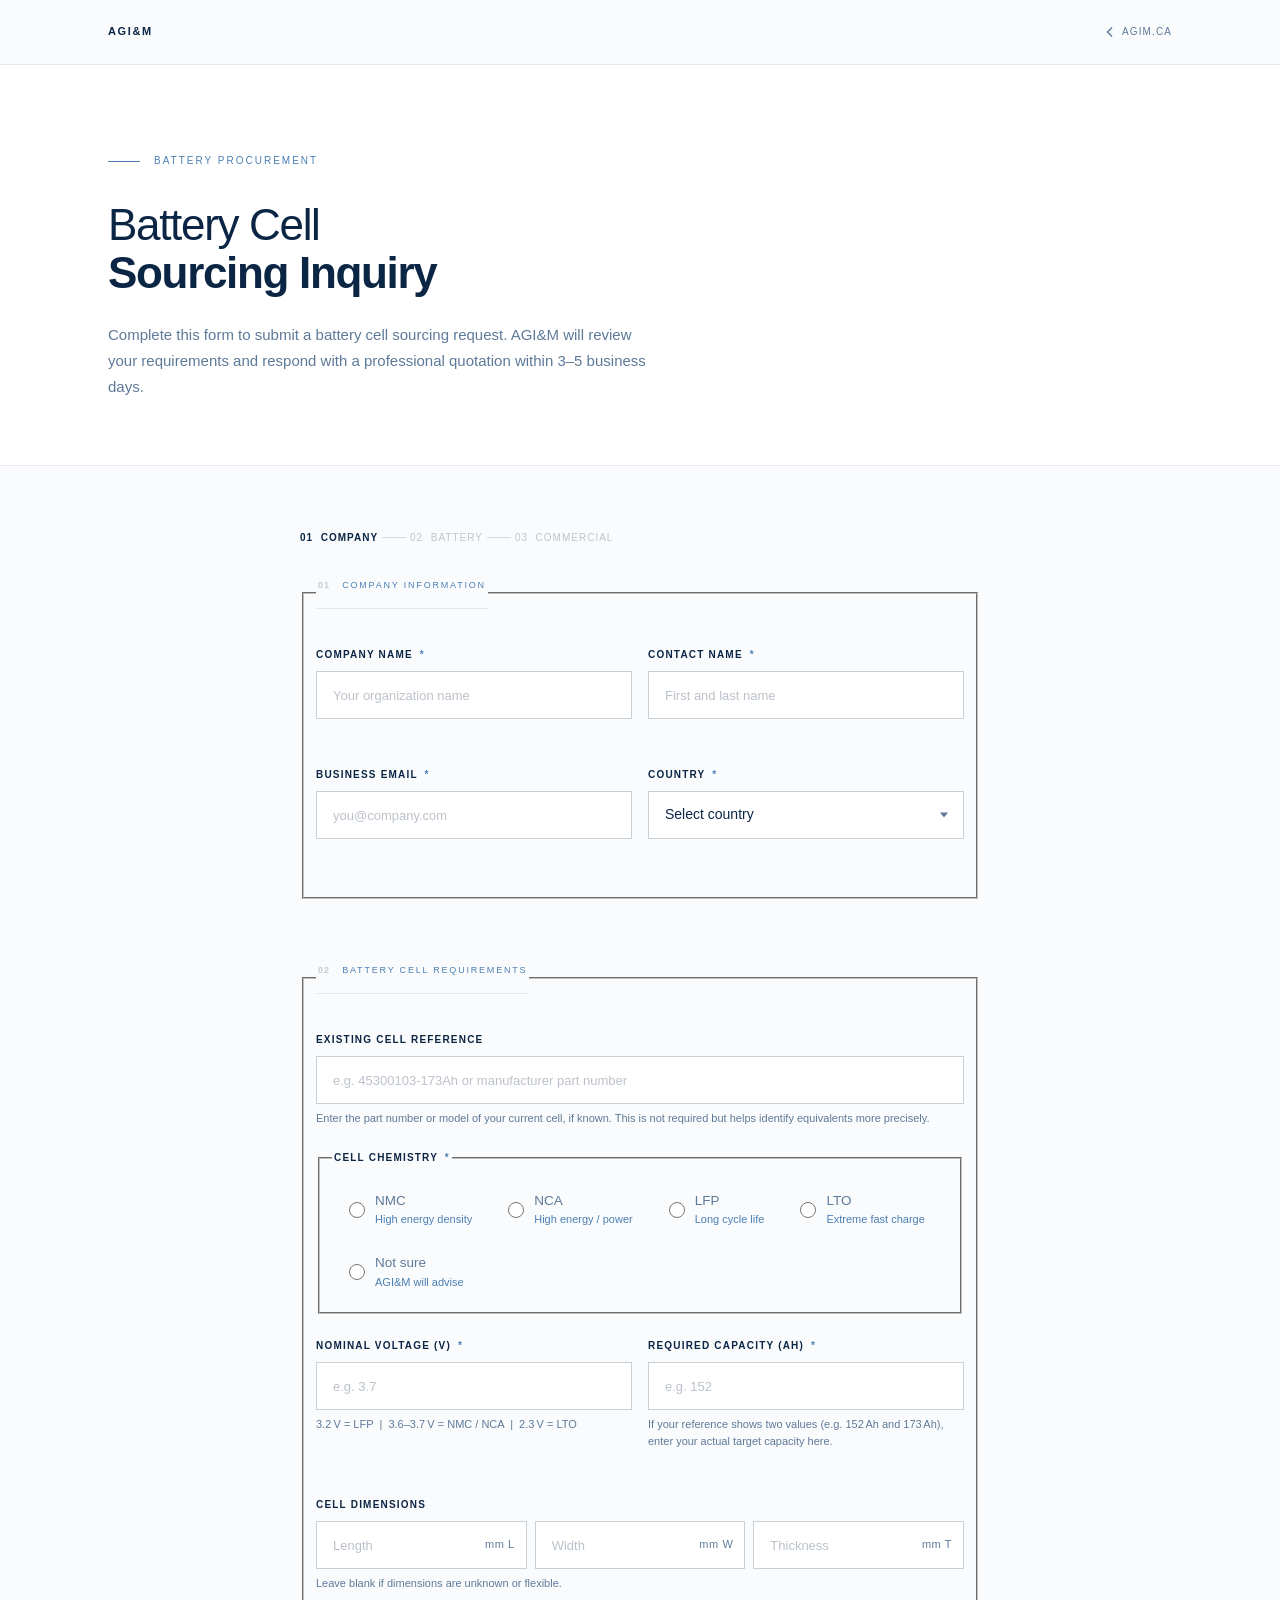
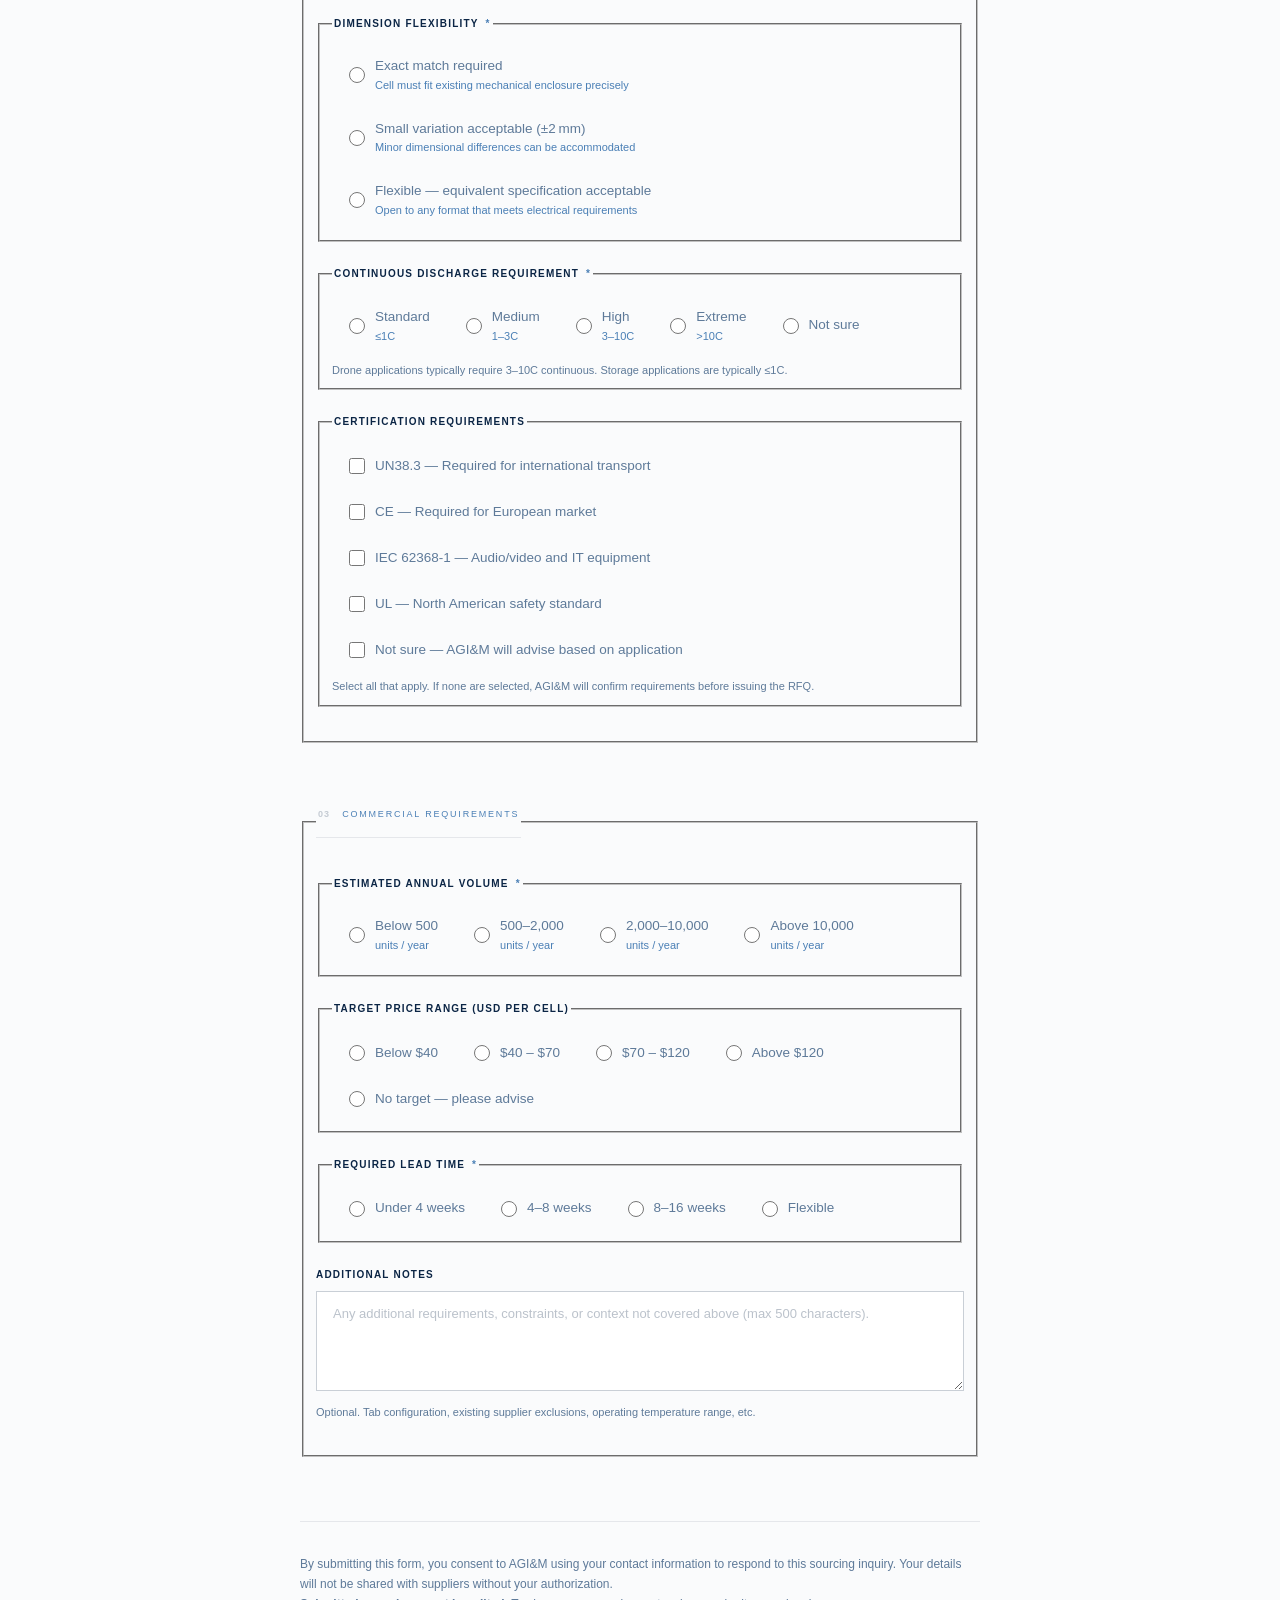
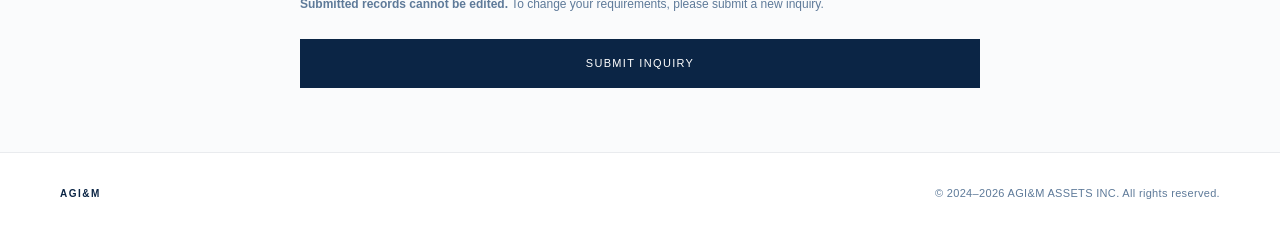
==== battery/inquiry/index.html @ 1b36e864 "feat: add battery/inquiry/index.html — production AGI&M inquiry form" ====
<!DOCTYPE html>
<html lang="en">
<head>
  <meta charset="UTF-8">
  <meta name="viewport" content="width=device-width, initial-scale=1.0">

  <title>Battery Cell Sourcing Inquiry — AGI&amp;M</title>
  <meta name="description" content="Submit a battery cell sourcing inquiry to AGI&amp;M. We source lithium battery cells from qualified Chinese manufacturers for international OEM customers.">
  <link rel="canonical" href="https://apps.agim.ca/battery/inquiry/">

  <!-- Open Graph -->
  <meta property="og:title"       content="Battery Cell Sourcing Inquiry — AGI&amp;M">
  <meta property="og:description" content="International B2B procurement portal. Submit your lithium battery cell requirements and receive a professional quotation from AGI&amp;M.">
  <meta property="og:image"       content="https://apps.agim.ca/battery/inquiry/assets/og-image.svg">
  <meta property="og:image:width"  content="1200">
  <meta property="og:image:height" content="630">
  <meta property="og:url"         content="https://apps.agim.ca/battery/inquiry/">
  <meta property="og:type"        content="website">
  <meta property="og:site_name"   content="AGI&amp;M">

  <!-- Twitter / X -->
  <meta name="twitter:card"        content="summary_large_image">
  <meta name="twitter:title"       content="Battery Cell Sourcing Inquiry — AGI&amp;M">
  <meta name="twitter:description" content="International B2B procurement portal. Submit your lithium battery cell requirements to AGI&amp;M.">
  <meta name="twitter:image"       content="https://apps.agim.ca/battery/inquiry/assets/og-image.svg">

  <!-- Favicon (uses shared asset) -->
  <link rel="icon" type="image/x-icon" href="/shared/assets/favicon.ico">
  <link rel="apple-touch-icon"         href="/shared/assets/apple-touch-icon.png">

  <!-- Styles -->
  <link rel="stylesheet" href="../../shared/css/tokens.css">
  <link rel="stylesheet" href="../../shared/css/base.css">
  <link rel="stylesheet" href="css/form.css">
</head>
<body>

<a class="skip-link" href="#main-form">Skip to form</a>

<div class="page-wrap">

  <!-- Navigation -->
  <nav class="nav" role="navigation" aria-label="Site navigation">
    <div class="nav-inner">
      <a class="nav-brand" href="https://agim.ca">AGI&amp;M</a>
      <a class="nav-back" href="https://agim.ca">
        <svg width="12" height="12" viewBox="0 0 12 12" fill="none" aria-hidden="true">
          <path d="M7.5 2L3.5 6L7.5 10" stroke="currentColor" stroke-width="1.4" stroke-linecap="square"/>
        </svg>
        agim.ca
      </a>
    </div>
  </nav>

  <!-- Hero -->
  <header class="hero" role="banner">
    <div class="hero-inner">
      <div class="kicker">Battery Procurement</div>
      <h1>Battery Cell<br><strong>Sourcing Inquiry</strong></h1>
      <p class="hero-sub">
        Complete this form to submit a battery cell sourcing request.
        AGI&amp;M will review your requirements and respond with a
        professional quotation within 3&ndash;5 business days.
      </p>
    </div>
  </header>

  <!-- Form -->
  <main class="form-area" id="main-form">
    <div class="form-shell">

      <!-- Progress -->
      <div class="progress-bar" aria-label="Form sections">
        <span class="progress-step active">01&nbsp;&nbsp;Company</span>
        <span class="progress-sep" aria-hidden="true"></span>
        <span class="progress-step">02&nbsp;&nbsp;Battery</span>
        <span class="progress-sep" aria-hidden="true"></span>
        <span class="progress-step">03&nbsp;&nbsp;Commercial</span>
      </div>

      <form id="battery-inquiry-form" novalidate autocomplete="on">

        <!-- ================================================================
             SECTION 1: Company Information
        ================================================================= -->
        <fieldset class="form-section" aria-labelledby="sec1-label">
          <legend id="sec1-label" class="section-label" data-n="01">Company Information</legend>

          <div class="field--half">
            <div class="field">
              <label class="field-label" for="company-name">
                Company Name <span class="req" aria-label="required">*</span>
              </label>
              <input
                class="input"
                type="text"
                id="company-name"
                name="company_name"
                autocomplete="organization"
                placeholder="Your organization name"
                aria-required="true"
                aria-describedby="company-name-error"
              >
              <span class="field-error" id="company-name-error" role="alert" aria-live="polite"></span>
            </div>

            <div class="field">
              <label class="field-label" for="contact-name">
                Contact Name <span class="req" aria-label="required">*</span>
              </label>
              <input
                class="input"
                type="text"
                id="contact-name"
                name="contact_name"
                autocomplete="name"
                placeholder="First and last name"
                aria-required="true"
                aria-describedby="contact-name-error"
              >
              <span class="field-error" id="contact-name-error" role="alert" aria-live="polite"></span>
            </div>
          </div>

          <div class="field--half">
            <div class="field">
              <label class="field-label" for="business-email">
                Business Email <span class="req" aria-label="required">*</span>
              </label>
              <input
                class="input"
                type="email"
                id="business-email"
                name="business_email"
                autocomplete="email"
                placeholder="you@company.com"
                aria-required="true"
                aria-describedby="business-email-error"
              >
              <span class="field-error" id="business-email-error" role="alert" aria-live="polite"></span>
            </div>

            <div class="field">
              <label class="field-label" for="country">
                Country <span class="req" aria-label="required">*</span>
              </label>
              <div class="select-wrap">
                <select
                  class="select"
                  id="country"
                  name="country"
                  autocomplete="country-name"
                  aria-required="true"
                  aria-describedby="country-error"
                >
                  <option value="">Select country</option>
                  <option>Australia</option>
                  <option>Austria</option>
                  <option>Belgium</option>
                  <option>Brazil</option>
                  <option>Canada</option>
                  <option>Denmark</option>
                  <option>Finland</option>
                  <option>France</option>
                  <option>Germany</option>
                  <option>India</option>
                  <option>Italy</option>
                  <option>Japan</option>
                  <option>Mexico</option>
                  <option>Netherlands</option>
                  <option>New Zealand</option>
                  <option>Norway</option>
                  <option>Poland</option>
                  <option>Portugal</option>
                  <option>South Korea</option>
                  <option>Spain</option>
                  <option>Sweden</option>
                  <option>Switzerland</option>
                  <option>United Kingdom</option>
                  <option>United States</option>
                  <option>Other</option>
                </select>
              </div>
              <span class="field-error" id="country-error" role="alert" aria-live="polite"></span>
            </div>
          </div>

        </fieldset>

        <!-- ================================================================
             SECTION 2: Battery Requirements
        ================================================================= -->
        <fieldset class="form-section" aria-labelledby="sec2-label">
          <legend id="sec2-label" class="section-label" data-n="02">Battery Cell Requirements</legend>

          <!-- Cell Reference -->
          <div class="field">
            <label class="field-label" for="cell-reference">Existing Cell Reference</label>
            <input
              class="input"
              type="text"
              id="cell-reference"
              name="cell_reference"
              placeholder="e.g. 45300103-173Ah or manufacturer part number"
            >
            <span class="field-hint">
              Enter the part number or model of your current cell, if known.
              This is not required but helps identify equivalents more precisely.
            </span>
          </div>

          <!-- Chemistry -->
          <div class="field">
            <fieldset>
              <legend class="field-label" id="chemistry-label">
                Cell Chemistry <span class="req" aria-label="required">*</span>
              </legend>
              <div class="radio-group radio-group--inline" role="radiogroup" aria-labelledby="chemistry-label">
                <label class="radio-opt">
                  <input type="radio" name="chemistry" value="NMC" aria-describedby="chemistry-error">
                  <span class="radio-text">NMC<span class="radio-sub">High energy density</span></span>
                </label>
                <label class="radio-opt">
                  <input type="radio" name="chemistry" value="NCA" aria-describedby="chemistry-error">
                  <span class="radio-text">NCA<span class="radio-sub">High energy / power</span></span>
                </label>
                <label class="radio-opt">
                  <input type="radio" name="chemistry" value="LFP" aria-describedby="chemistry-error">
                  <span class="radio-text">LFP<span class="radio-sub">Long cycle life</span></span>
                </label>
                <label class="radio-opt">
                  <input type="radio" name="chemistry" value="LTO" aria-describedby="chemistry-error">
                  <span class="radio-text">LTO<span class="radio-sub">Extreme fast charge</span></span>
                </label>
                <label class="radio-opt">
                  <input type="radio" name="chemistry" value="Not sure" aria-describedby="chemistry-error">
                  <span class="radio-text">Not sure<span class="radio-sub">AGI&amp;M will advise</span></span>
                </label>
              </div>
              <span class="field-error" id="chemistry-error" role="alert" aria-live="polite"></span>
            </fieldset>
          </div>

          <!-- Voltage + Capacity -->
          <div class="field--half">
            <div class="field">
              <label class="field-label" for="nominal-voltage">
                Nominal Voltage (V) <span class="req" aria-label="required">*</span>
              </label>
              <input
                class="input"
                type="number"
                id="nominal-voltage"
                name="nominal_voltage"
                placeholder="e.g. 3.7"
                min="0.1"
                max="100"
                step="0.01"
                aria-required="true"
                aria-describedby="nominal-voltage-hint nominal-voltage-error"
              >
              <span class="field-hint" id="nominal-voltage-hint">3.2&thinsp;V = LFP &nbsp;|&nbsp; 3.6&ndash;3.7&thinsp;V = NMC / NCA &nbsp;|&nbsp; 2.3&thinsp;V = LTO</span>
              <span class="field-error" id="nominal-voltage-error" role="alert" aria-live="polite"></span>
            </div>

            <div class="field">
              <label class="field-label" for="capacity">
                Required Capacity (Ah) <span class="req" aria-label="required">*</span>
              </label>
              <input
                class="input"
                type="number"
                id="capacity"
                name="capacity_ah"
                placeholder="e.g. 152"
                min="0.1"
                step="0.1"
                aria-required="true"
                aria-describedby="capacity-hint capacity-error"
              >
              <span class="field-hint" id="capacity-hint">
                If your reference shows two values (e.g. 152&thinsp;Ah and 173&thinsp;Ah),
                enter your actual target capacity here.
              </span>
              <span class="field-error" id="capacity-error" role="alert" aria-live="polite"></span>
            </div>
          </div>

          <!-- Dimensions -->
          <div class="field">
            <label class="field-label">Cell Dimensions</label>
            <div class="dim-row">
              <div class="dim-unit">
                <label class="sr-only" for="dim-length">Length</label>
                <input class="input" type="number" id="dim-length" name="dim_length_mm"
                  placeholder="Length" min="0" step="0.1"
                  aria-label="Length in millimetres">
                <span class="dim-suffix" aria-hidden="true">mm L</span>
              </div>
              <div class="dim-unit">
                <label class="sr-only" for="dim-width">Width</label>
                <input class="input" type="number" id="dim-width" name="dim_width_mm"
                  placeholder="Width" min="0" step="0.1"
                  aria-label="Width in millimetres">
                <span class="dim-suffix" aria-hidden="true">mm W</span>
              </div>
              <div class="dim-unit">
                <label class="sr-only" for="dim-thickness">Thickness</label>
                <input class="input" type="number" id="dim-thickness" name="dim_thickness_mm"
                  placeholder="Thickness" min="0" step="0.1"
                  aria-label="Thickness in millimetres">
                <span class="dim-suffix" aria-hidden="true">mm T</span>
              </div>
            </div>
            <span class="field-hint">Leave blank if dimensions are unknown or flexible.</span>
          </div>

          <!-- Dimension Flexibility -->
          <div class="field">
            <fieldset>
              <legend class="field-label" id="dim-flex-label">
                Dimension Flexibility <span class="req" aria-label="required">*</span>
              </legend>
              <div class="radio-group" role="radiogroup" aria-labelledby="dim-flex-label">
                <label class="radio-opt">
                  <input type="radio" name="dimension-flex" value="Exact match required" aria-describedby="dimension-flex-error">
                  <span class="radio-text">
                    Exact match required
                    <span class="radio-sub">Cell must fit existing mechanical enclosure precisely</span>
                  </span>
                </label>
                <label class="radio-opt">
                  <input type="radio" name="dimension-flex" value="Small variation acceptable (±2mm)" aria-describedby="dimension-flex-error">
                  <span class="radio-text">
                    Small variation acceptable (&plusmn;2&thinsp;mm)
                    <span class="radio-sub">Minor dimensional differences can be accommodated</span>
                  </span>
                </label>
                <label class="radio-opt">
                  <input type="radio" name="dimension-flex" value="Flexible — equivalent spec acceptable" aria-describedby="dimension-flex-error">
                  <span class="radio-text">
                    Flexible &mdash; equivalent specification acceptable
                    <span class="radio-sub">Open to any format that meets electrical requirements</span>
                  </span>
                </label>
              </div>
              <span class="field-error" id="dimension-flex-error" role="alert" aria-live="polite"></span>
            </fieldset>
          </div>

          <!-- Discharge Rate -->
          <div class="field">
            <fieldset>
              <legend class="field-label" id="discharge-label">
                Continuous Discharge Requirement <span class="req" aria-label="required">*</span>
              </legend>
              <div class="radio-group radio-group--inline" role="radiogroup" aria-labelledby="discharge-label">
                <label class="radio-opt">
                  <input type="radio" name="discharge-rate" value="Standard (≤1C)" aria-describedby="discharge-rate-error">
                  <span class="radio-text">Standard<span class="radio-sub">&le;1C</span></span>
                </label>
                <label class="radio-opt">
                  <input type="radio" name="discharge-rate" value="Medium (1–3C)" aria-describedby="discharge-rate-error">
                  <span class="radio-text">Medium<span class="radio-sub">1&ndash;3C</span></span>
                </label>
                <label class="radio-opt">
                  <input type="radio" name="discharge-rate" value="High (3–10C)" aria-describedby="discharge-rate-error">
                  <span class="radio-text">High<span class="radio-sub">3&ndash;10C</span></span>
                </label>
                <label class="radio-opt">
                  <input type="radio" name="discharge-rate" value="Extreme (>10C)" aria-describedby="discharge-rate-error">
                  <span class="radio-text">Extreme<span class="radio-sub">&gt;10C</span></span>
                </label>
                <label class="radio-opt">
                  <input type="radio" name="discharge-rate" value="Not sure" aria-describedby="discharge-rate-error">
                  <span class="radio-text">Not sure</span>
                </label>
              </div>
              <span class="field-hint">Drone applications typically require 3&ndash;10C continuous. Storage applications are typically &le;1C.</span>
              <span class="field-error" id="discharge-rate-error" role="alert" aria-live="polite"></span>
            </fieldset>
          </div>

          <!-- Certifications -->
          <div class="field">
            <fieldset>
              <legend class="field-label">Certification Requirements</legend>
              <div class="check-group" role="group" aria-label="Required certifications">
                <label class="check-opt">
                  <input type="checkbox" name="certifications" value="UN38.3">
                  <span class="check-text">UN38.3 &mdash; Required for international transport</span>
                </label>
                <label class="check-opt">
                  <input type="checkbox" name="certifications" value="CE">
                  <span class="check-text">CE &mdash; Required for European market</span>
                </label>
                <label class="check-opt">
                  <input type="checkbox" name="certifications" value="IEC 62368-1">
                  <span class="check-text">IEC&nbsp;62368-1 &mdash; Audio/video and IT equipment</span>
                </label>
                <label class="check-opt">
                  <input type="checkbox" name="certifications" value="UL">
                  <span class="check-text">UL &mdash; North American safety standard</span>
                </label>
                <label class="check-opt">
                  <input type="checkbox" name="certifications" value="Not sure">
                  <span class="check-text">Not sure &mdash; AGI&amp;M will advise based on application</span>
                </label>
              </div>
              <span class="field-hint">Select all that apply. If none are selected, AGI&amp;M will confirm requirements before issuing the RFQ.</span>
            </fieldset>
          </div>

        </fieldset>

        <!-- ================================================================
             SECTION 3: Commercial Requirements
        ================================================================= -->
        <fieldset class="form-section" aria-labelledby="sec3-label">
          <legend id="sec3-label" class="section-label" data-n="03">Commercial Requirements</legend>

          <!-- Volume -->
          <div class="field">
            <fieldset>
              <legend class="field-label" id="volume-label">
                Estimated Annual Volume <span class="req" aria-label="required">*</span>
              </legend>
              <div class="radio-group radio-group--inline" role="radiogroup" aria-labelledby="volume-label">
                <label class="radio-opt">
                  <input type="radio" name="annual-volume" value="Below 500 units/year" aria-describedby="annual-volume-error">
                  <span class="radio-text">Below 500<span class="radio-sub">units / year</span></span>
                </label>
                <label class="radio-opt">
                  <input type="radio" name="annual-volume" value="500–2,000 units/year" aria-describedby="annual-volume-error">
                  <span class="radio-text">500&ndash;2,000<span class="radio-sub">units / year</span></span>
                </label>
                <label class="radio-opt">
                  <input type="radio" name="annual-volume" value="2,000–10,000 units/year" aria-describedby="annual-volume-error">
                  <span class="radio-text">2,000&ndash;10,000<span class="radio-sub">units / year</span></span>
                </label>
                <label class="radio-opt">
                  <input type="radio" name="annual-volume" value="Above 10,000 units/year" aria-describedby="annual-volume-error">
                  <span class="radio-text">Above 10,000<span class="radio-sub">units / year</span></span>
                </label>
              </div>
              <span class="field-error" id="annual-volume-error" role="alert" aria-live="polite"></span>
            </fieldset>
          </div>

          <!-- Target Price -->
          <div class="field">
            <fieldset>
              <legend class="field-label" id="price-label">Target Price Range (USD per cell)</legend>
              <div class="radio-group radio-group--inline" role="radiogroup" aria-labelledby="price-label">
                <label class="radio-opt">
                  <input type="radio" name="target-price" value="Below $40 / cell">
                  <span class="radio-text">Below $40</span>
                </label>
                <label class="radio-opt">
                  <input type="radio" name="target-price" value="$40–$70 / cell">
                  <span class="radio-text">$40 &ndash; $70</span>
                </label>
                <label class="radio-opt">
                  <input type="radio" name="target-price" value="$70–$120 / cell">
                  <span class="radio-text">$70 &ndash; $120</span>
                </label>
                <label class="radio-opt">
                  <input type="radio" name="target-price" value="Above $120 / cell">
                  <span class="radio-text">Above $120</span>
                </label>
                <label class="radio-opt">
                  <input type="radio" name="target-price" value="No target — please advise">
                  <span class="radio-text">No target &mdash; please advise</span>
                </label>
              </div>
            </fieldset>
          </div>

          <!-- Lead Time -->
          <div class="field">
            <fieldset>
              <legend class="field-label" id="leadtime-label">
                Required Lead Time <span class="req" aria-label="required">*</span>
              </legend>
              <div class="radio-group radio-group--inline" role="radiogroup" aria-labelledby="leadtime-label">
                <label class="radio-opt">
                  <input type="radio" name="lead-time" value="Under 4 weeks" aria-describedby="lead-time-error">
                  <span class="radio-text">Under 4 weeks</span>
                </label>
                <label class="radio-opt">
                  <input type="radio" name="lead-time" value="4–8 weeks" aria-describedby="lead-time-error">
                  <span class="radio-text">4&ndash;8 weeks</span>
                </label>
                <label class="radio-opt">
                  <input type="radio" name="lead-time" value="8–16 weeks" aria-describedby="lead-time-error">
                  <span class="radio-text">8&ndash;16 weeks</span>
                </label>
                <label class="radio-opt">
                  <input type="radio" name="lead-time" value="Flexible" aria-describedby="lead-time-error">
                  <span class="radio-text">Flexible</span>
                </label>
              </div>
              <span class="field-error" id="lead-time-error" role="alert" aria-live="polite"></span>
            </fieldset>
          </div>

          <!-- Additional Notes -->
          <div class="field">
            <label class="field-label" for="additional-notes">Additional Notes</label>
            <textarea
              class="textarea"
              id="additional-notes"
              name="additional_notes"
              maxlength="500"
              placeholder="Any additional requirements, constraints, or context not covered above (max 500 characters)."
              aria-describedby="notes-hint"
            ></textarea>
            <span class="field-hint" id="notes-hint">Optional. Tab configuration, existing supplier exclusions, operating temperature range, etc.</span>
          </div>

        </fieldset>

        <!-- ================================================================
             SUBMIT
        ================================================================= -->
        <div class="form-footer">
          <p class="submit-note">
            By submitting this form, you consent to AGI&amp;M using your contact
            information to respond to this sourcing inquiry.
            Your details will not be shared with suppliers without your authorization.<br>
            <strong>Submitted records cannot be edited.</strong>
            To change your requirements, please submit a new inquiry.
          </p>
          <button type="submit" class="btn-submit">Submit Inquiry</button>
          <p class="field-error" id="submit-error" style="display:none; margin-top:16px;" role="alert">
            Submission failed. Please try again or contact
            <a href="mailto:sourcing@agim.ca">sourcing@agim.ca</a> directly.
          </p>
        </div>

      </form>
    </div>
  </main>

  <!-- Footer -->
  <footer class="page-foot" role="contentinfo">
    <div class="page-foot-inner">
      <a class="foot-brand" href="https://agim.ca">AGI&amp;M</a>
      <span class="foot-copy">&copy; 2024&ndash;2026 AGI&amp;M ASSETS INC. All rights reserved.</span>
    </div>
  </footer>

</div><!-- .page-wrap -->

<script src="../../shared/js/utils.js"></script>
<script src="js/form.js"></script>

</body>
</html>
---- shared/css/tokens.css ----
/* =============================================================================
   AGI&M Design Tokens
   Source: agim.ca (extracted 2026-06-16 — confirmed values)
   Status: CONFIRMED — safe for production use
   ============================================================================= */

:root {

  /* --- Color: Brand (confirmed from agim.ca) --- */
  --navy:    #0B2545;
  --mid:     #1B4F8A;
  --light:   #4A7FB5;
  --muted:   #5E7A99;
  --tint:    #F0F4F8;
  --rule:    rgba(11,37,69,.09);
  --bg:      #FAFBFC;

  /* --- Aliases for platform use --- */
  --color-primary:        var(--navy);
  --color-secondary:      var(--mid);
  --color-accent:         var(--light);
  --color-text-primary:   var(--navy);
  --color-text-secondary: var(--muted);
  --color-text-muted:     var(--muted);
  --color-bg-page:        var(--bg);
  --color-bg-surface:     #FFFFFF;
  --color-bg-tint:        var(--tint);
  --color-border:         var(--rule);
  --color-border-solid:   rgba(11,37,69,.18);
  --color-border-focus:   var(--mid);

  /* --- Semantic --- */
  --color-success:        #1a6640;
  --color-success-bg:     #f0faf4;
  --color-error:          #b91c1c;
  --color-error-bg:       #fef2f2;

  /* --- Typography (confirmed from agim.ca) --- */
  --font-body:    "Helvetica Neue", Helvetica, Arial, sans-serif;
  --font-heading: "Helvetica Neue", Helvetica, Arial, sans-serif;
  --font-mono:    "JetBrains Mono", "Fira Code", "Courier New", monospace;

  /* --- Spacing (confirmed from agim.ca: sp1=8px scale) --- */
  --sp1:  8px;
  --sp2: 16px;
  --sp3: 24px;
  --sp4: 32px;
  --sp5: 48px;
  --sp6: 64px;
  --sp7: 88px;
  --sp8: 112px;

  /* --- Layout --- */
  --gutter:          48px;
  --max-w-content:   760px;
  --max-w-form:      680px;
  --max-w-platform:  1160px;

  /* --- Borders --- */
  --radius:    0px;   /* AGI&M: sharp corners — industrial aesthetic */
  --radius-sm: 2px;   /* minimal only where needed for usability */

  /* --- Transitions --- */
  --t-fast:   .15s ease;
  --t-normal: .2s ease;

  /* --- Form --- */
  --input-height:  48px;
  --input-border:  1px solid rgba(11,37,69,.22);
  --input-focus:   2px solid var(--mid);

}

@media (max-width: 900px) { :root { --gutter: 24px; } }
@media (max-width: 480px) { :root { --gutter: 20px; } }
---- shared/css/base.css ----
/* =============================================================================
   AGI&M Base Styles
   Platform reset — import after tokens.css
   ============================================================================= */

*, *::before, *::after { box-sizing: border-box; }

html, body {
  overflow-x: hidden;
  max-width: 100%;
}

* { max-width: 100%; }

html {
  font-size: 16px;
  -webkit-text-size-adjust: 100%;
  -webkit-font-smoothing: antialiased;
  -moz-osx-font-smoothing: grayscale;
}

body {
  margin: 0;
  padding: 0;
  background-color: var(--bg);
  color: var(--navy);
  font-family: var(--font-body);
  font-size: 16px;
  line-height: 1.6;
}

h1, h2, h3, h4, h5, h6 {
  margin: 0;
  font-family: var(--font-heading);
  font-weight: 300;
  line-height: 1.1;
  letter-spacing: -.025em;
  color: var(--navy);
}

p { margin: 0; }
a { color: var(--mid); text-decoration: none; transition: color var(--t-fast); }
a:hover { color: var(--navy); }

:focus { outline: none; }
:focus-visible { outline: 2px solid var(--mid); outline-offset: 2px; }

img, svg { display: block; max-width: 100%; height: auto; }

input, button, textarea, select { font: inherit; color: inherit; }

button {
  cursor: pointer;
  border: none;
  background: none;
  padding: 0;
  font-family: var(--font-body);
}

ul, ol { margin: 0; padding: 0; list-style: none; }

table { width: 100%; border-collapse: collapse; }
.table-wrapper { width: 100%; overflow-x: auto; -webkit-overflow-scrolling: touch; }

p, li, td, th, label { overflow-wrap: break-word; word-break: break-word; }
code, pre { font-family: var(--font-mono); overflow-wrap: break-word; word-break: break-all; }

.sr-only {
  position: absolute; width: 1px; height: 1px; padding: 0;
  margin: -1px; overflow: hidden; clip: rect(0,0,0,0);
  white-space: nowrap; border: 0;
}

.skip-link {
  position: absolute; top: -100%; left: var(--sp2);
  background: var(--navy); color: #fff;
  padding: var(--sp1) var(--sp3);
  font-size: 13px; font-weight: 600;
  z-index: 9999;
  transition: top var(--t-fast);
}
.skip-link:focus { top: var(--sp2); }
---- battery/inquiry/css/form.css ----
/* =============================================================================
   AGI&M Battery Inquiry Form — Scoped Styles
   battery/inquiry/css/form.css
   Requires: ../../shared/css/tokens.css, ../../shared/css/base.css
   ============================================================================= */

/* --- Layout ---------------------------------------------------------------- */
.page-wrap {
  min-height: 100vh;
  display: flex;
  flex-direction: column;
  background: var(--bg);
}

/* --- Navigation ------------------------------------------------------------ */
.nav {
  background: rgba(250,251,252,.97);
  backdrop-filter: blur(12px);
  -webkit-backdrop-filter: blur(12px);
  border-bottom: 1px solid var(--rule);
  position: sticky;
  top: 0;
  z-index: 200;
}
.nav-inner {
  max-width: var(--max-w-platform);
  margin: 0 auto;
  padding: 0 var(--gutter);
  height: 64px;
  display: flex;
  align-items: center;
  justify-content: space-between;
  gap: var(--sp3);
}
.nav-brand {
  font-size: 11px;
  font-weight: 700;
  letter-spacing: .15em;
  text-transform: uppercase;
  color: var(--navy);
  text-decoration: none;
  flex-shrink: 0;
}
.nav-back {
  font-size: 10px;
  letter-spacing: .11em;
  text-transform: uppercase;
  color: var(--muted);
  text-decoration: none;
  display: flex;
  align-items: center;
  gap: 6px;
  transition: color var(--t-fast);
}
.nav-back:hover { color: var(--navy); }
.nav-back svg { flex-shrink: 0; }

/* --- Hero ------------------------------------------------------------------ */
.hero {
  background: #fff;
  border-bottom: 1px solid var(--rule);
  padding: var(--sp7) 0 var(--sp6);
}
.hero-inner {
  max-width: var(--max-w-platform);
  margin: 0 auto;
  padding: 0 var(--gutter);
}
.kicker {
  font-size: 10px;
  letter-spacing: .2em;
  text-transform: uppercase;
  color: var(--light);
  display: flex;
  align-items: center;
  gap: 14px;
  margin-bottom: var(--sp4);
}
.kicker::before {
  content: "";
  display: inline-block;
  width: 32px;
  height: 1px;
  background: var(--light);
  flex-shrink: 0;
}
.hero h1 {
  font-size: clamp(28px, 4vw, 44px);
  font-weight: 300;
  letter-spacing: -.03em;
  line-height: 1.1;
  color: var(--navy);
  max-width: 620px;
  margin: 0 0 var(--sp3);
}
.hero h1 strong { font-weight: 650; }
.hero-sub {
  font-size: 15px;
  color: var(--muted);
  line-height: 1.75;
  max-width: 540px;
  margin: 0;
}

/* --- Main form area -------------------------------------------------------- */
.form-area {
  flex: 1;
  padding: var(--sp6) var(--gutter);
}
.form-shell {
  max-width: var(--max-w-form);
  margin: 0 auto;
}

/* --- Section heading ------------------------------------------------------- */
.section-label {
  font-size: 9px;
  letter-spacing: .2em;
  text-transform: uppercase;
  color: var(--light);
  display: flex;
  align-items: center;
  gap: 12px;
  margin-bottom: var(--sp4);
  padding-bottom: var(--sp2);
  border-bottom: 1px solid var(--rule);
}
.section-label::before {
  content: attr(data-n);
  font-size: 9px;
  font-weight: 700;
  color: rgba(11,37,69,.22);
  letter-spacing: .12em;
}
.form-section {
  margin-bottom: var(--sp6);
}

/* --- Field ----------------------------------------------------------------- */
.field {
  margin-bottom: var(--sp3);
}
.field--half {
  display: grid;
  grid-template-columns: 1fr 1fr;
  gap: var(--sp2);
  margin-bottom: var(--sp3);
}
@media (max-width: 560px) {
  .field--half { grid-template-columns: 1fr; }
}

.field-label {
  display: block;
  font-size: 10px;
  font-weight: 600;
  letter-spacing: .12em;
  text-transform: uppercase;
  color: var(--navy);
  margin-bottom: 8px;
}
.field-label .req {
  color: var(--light);
  margin-left: 3px;
}
.field-hint {
  display: block;
  font-size: 11px;
  color: var(--muted);
  margin-top: 6px;
  line-height: 1.5;
}

/* --- Inputs ---------------------------------------------------------------- */
.input,
.select,
.textarea {
  width: 100%;
  height: var(--input-height);
  padding: 0 var(--sp2);
  background: #fff;
  border: var(--input-border);
  color: var(--navy);
  font-size: 14px;
  font-family: var(--font-body);
  border-radius: 0;
  -webkit-appearance: none;
  appearance: none;
  transition: border-color var(--t-fast);
  outline: none;
}
.textarea {
  height: 100px;
  padding: 12px var(--sp2);
  resize: vertical;
  line-height: 1.6;
}
.input::placeholder,
.textarea::placeholder {
  color: rgba(11,37,69,.28);
  font-size: 13px;
}
.input:focus,
.select:focus,
.textarea:focus {
  border: 2px solid var(--mid);
  border-radius: 0;
}
.input[aria-invalid="true"],
.select[aria-invalid="true"],
.textarea[aria-invalid="true"] {
  border-color: var(--color-error);
}

/* Custom select arrow */
.select-wrap {
  position: relative;
}
.select-wrap::after {
  content: "";
  position: absolute;
  right: 16px;
  top: 50%;
  transform: translateY(-50%);
  width: 0;
  height: 0;
  border-left: 4px solid transparent;
  border-right: 4px solid transparent;
  border-top: 5px solid var(--muted);
  pointer-events: none;
}
.select { padding-right: 36px; cursor: pointer; }

/* --- Radio group ----------------------------------------------------------- */
.radio-group {
  display: flex;
  flex-direction: column;
  gap: 2px;
}
.radio-group--inline {
  flex-direction: row;
  flex-wrap: wrap;
  gap: 2px;
}
.radio-opt {
  display: flex;
  align-items: center;
  gap: 10px;
  padding: 11px var(--sp2);
  border: 1px solid transparent;
  cursor: pointer;
  transition: background var(--t-fast), border-color var(--t-fast);
  user-select: none;
  min-height: 44px;
}
.radio-opt:hover {
  background: rgba(11,37,69,.03);
  border-color: rgba(11,37,69,.1);
}
.radio-opt input[type="radio"] {
  flex-shrink: 0;
  width: 16px;
  height: 16px;
  margin: 0;
  accent-color: var(--navy);
  cursor: pointer;
}
.radio-opt input[type="radio"]:checked + .radio-text {
  color: var(--navy);
  font-weight: 500;
}
.radio-opt input[type="radio"]:focus-visible {
  outline: 2px solid var(--mid);
  outline-offset: 2px;
}
.radio-text {
  font-size: 13.5px;
  color: var(--muted);
  line-height: 1.4;
}
.radio-sub {
  display: block;
  font-size: 11px;
  color: var(--light);
  margin-top: 2px;
  font-weight: 400;
}
.radio-opt.is-selected {
  background: rgba(11,37,69,.04);
  border-color: rgba(11,37,69,.15);
}

/* --- Checkbox group -------------------------------------------------------- */
.check-group {
  display: flex;
  flex-direction: column;
  gap: 2px;
}
.check-opt {
  display: flex;
  align-items: center;
  gap: 10px;
  padding: 10px var(--sp2);
  border: 1px solid transparent;
  cursor: pointer;
  transition: background var(--t-fast);
  min-height: 44px;
  user-select: none;
}
.check-opt:hover { background: rgba(11,37,69,.03); }
.check-opt input[type="checkbox"] {
  flex-shrink: 0;
  width: 16px;
  height: 16px;
  margin: 0;
  accent-color: var(--navy);
  cursor: pointer;
}
.check-text { font-size: 13.5px; color: var(--muted); }

/* --- Error messages -------------------------------------------------------- */
.field-error {
  display: none;
  font-size: 11px;
  color: var(--color-error);
  margin-top: 6px;
  letter-spacing: .03em;
}
.field-error.is-visible { display: block; }

/* --- Dimension row --------------------------------------------------------- */
.dim-row {
  display: grid;
  grid-template-columns: 1fr 1fr 1fr;
  gap: 8px;
}
@media (max-width: 400px) {
  .dim-row { grid-template-columns: 1fr; }
}
.dim-unit {
  position: relative;
}
.dim-unit .input {
  padding-right: 42px;
}
.dim-suffix {
  position: absolute;
  right: 12px;
  top: 50%;
  transform: translateY(-50%);
  font-size: 11px;
  color: var(--muted);
  letter-spacing: .05em;
  pointer-events: none;
}

/* --- Submit button --------------------------------------------------------- */
.form-footer {
  margin-top: var(--sp5);
  padding-top: var(--sp4);
  border-top: 1px solid var(--rule);
}
.submit-note {
  font-size: 12px;
  color: var(--muted);
  line-height: 1.7;
  margin-bottom: var(--sp3);
}
.btn-submit {
  display: inline-block;
  background: var(--navy);
  color: #fff;
  padding: 16px 48px;
  font-size: 11px;
  letter-spacing: .12em;
  text-transform: uppercase;
  font-weight: 500;
  font-family: var(--font-body);
  border: none;
  cursor: pointer;
  transition: opacity var(--t-fast);
  width: 100%;
  text-align: center;
}
.btn-submit:hover { opacity: .87; }
.btn-submit:focus-visible { outline: 2px solid var(--mid); outline-offset: 3px; }
.btn-submit:disabled { opacity: .45; cursor: not-allowed; }

/* --- Progress indicator ---------------------------------------------------- */
.progress-bar {
  display: flex;
  gap: 4px;
  margin-bottom: var(--sp4);
  align-items: center;
}
.progress-step {
  font-size: 10px;
  letter-spacing: .1em;
  text-transform: uppercase;
  color: rgba(11,37,69,.25);
  display: flex;
  align-items: center;
  gap: 4px;
}
.progress-step.active { color: var(--navy); font-weight: 600; }
.progress-step.done   { color: var(--light); }
.progress-sep {
  width: 24px;
  height: 1px;
  background: rgba(11,37,69,.15);
  flex-shrink: 0;
}

/* --- Page footer ----------------------------------------------------------- */
.page-foot {
  border-top: 1px solid var(--rule);
  padding: var(--sp4) var(--gutter);
  background: #fff;
}
.page-foot-inner {
  max-width: var(--max-w-platform);
  margin: 0 auto;
  display: flex;
  align-items: center;
  justify-content: space-between;
  gap: var(--sp3);
  flex-wrap: wrap;
}
.foot-brand {
  font-size: 10px;
  font-weight: 700;
  letter-spacing: .15em;
  text-transform: uppercase;
  color: var(--navy);
  text-decoration: none;
}
.foot-copy {
  font-size: 11px;
  color: var(--muted);
  letter-spacing: .03em;
}

/* --- Responsive ------------------------------------------------------------ */
@media (max-width: 768px) {
  .hero { padding: var(--sp5) 0 var(--sp4); }
  .form-area { padding: var(--sp4) var(--gutter); }
}
@media (max-width: 480px) {
  .hero h1 { font-size: 26px; }
  .btn-submit { padding: 15px 24px; }
  .page-foot-inner { flex-direction: column; align-items: flex-start; gap: var(--sp2); }
}
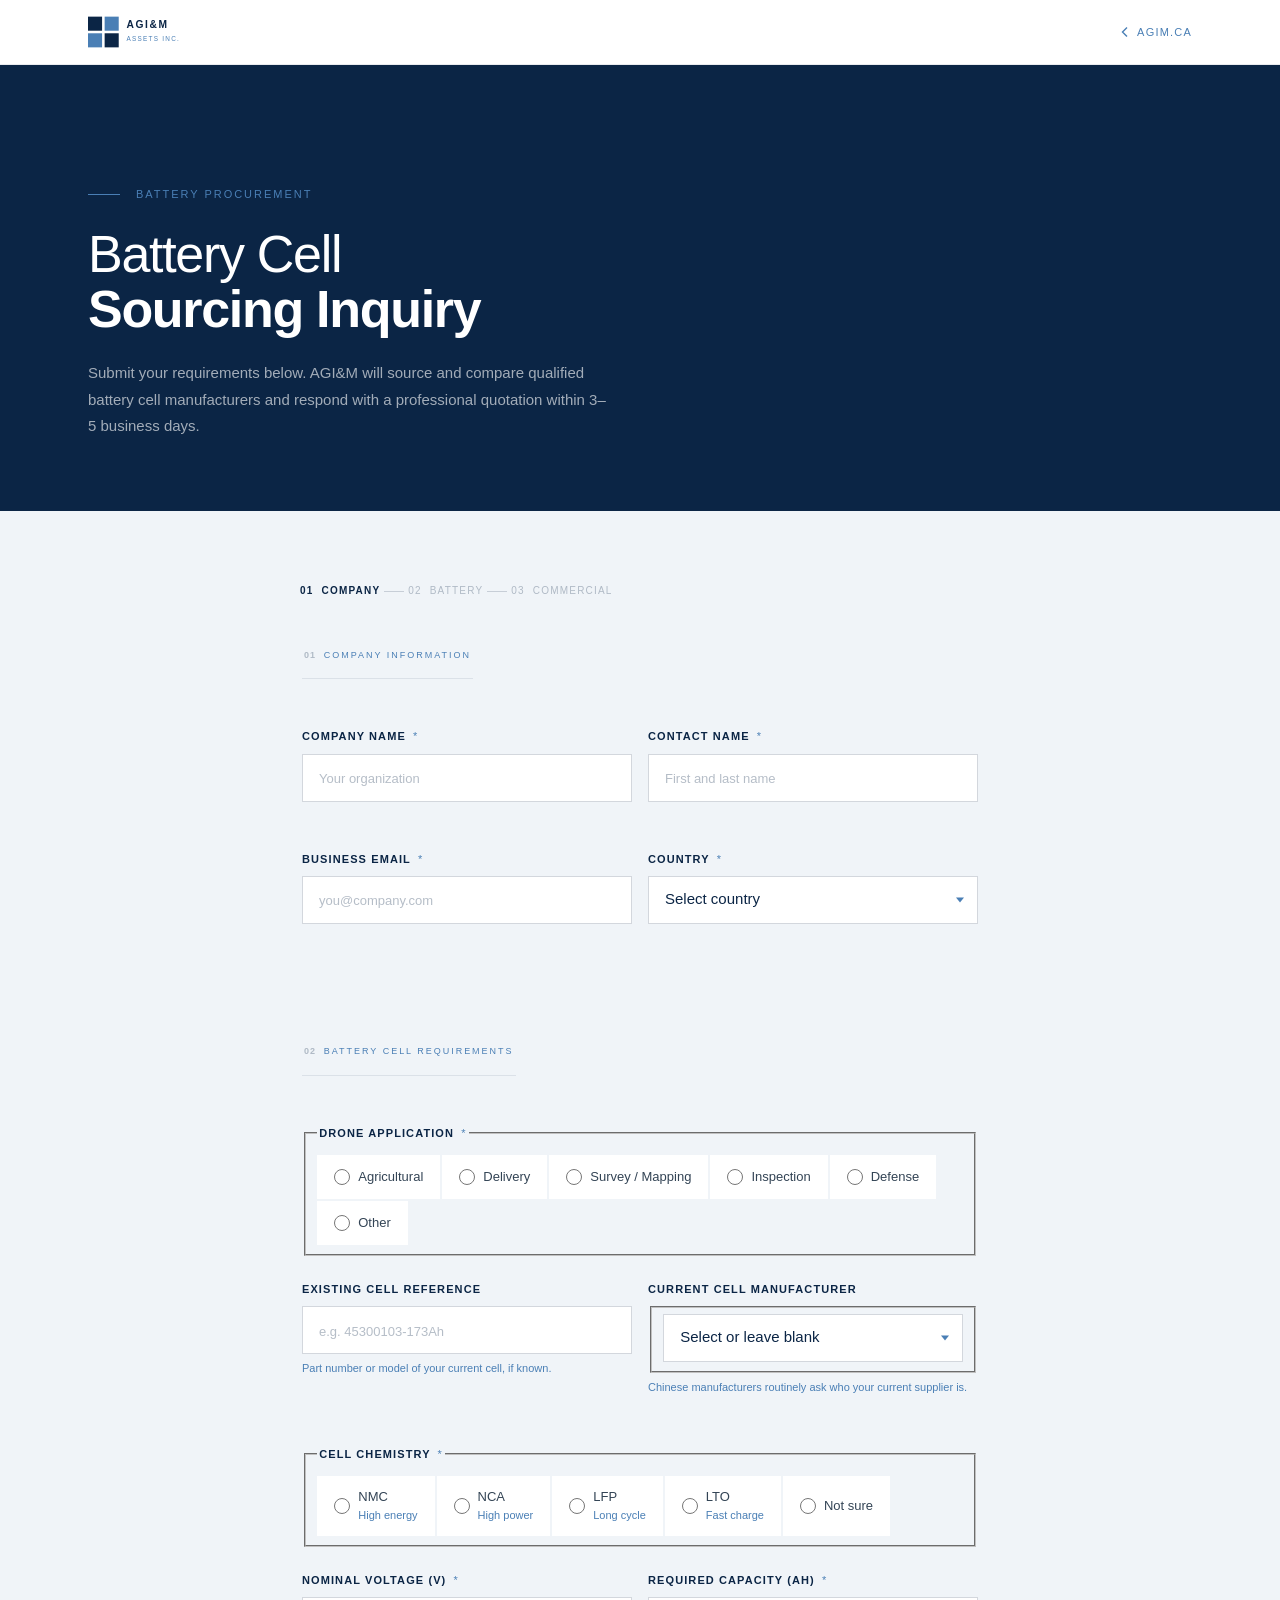
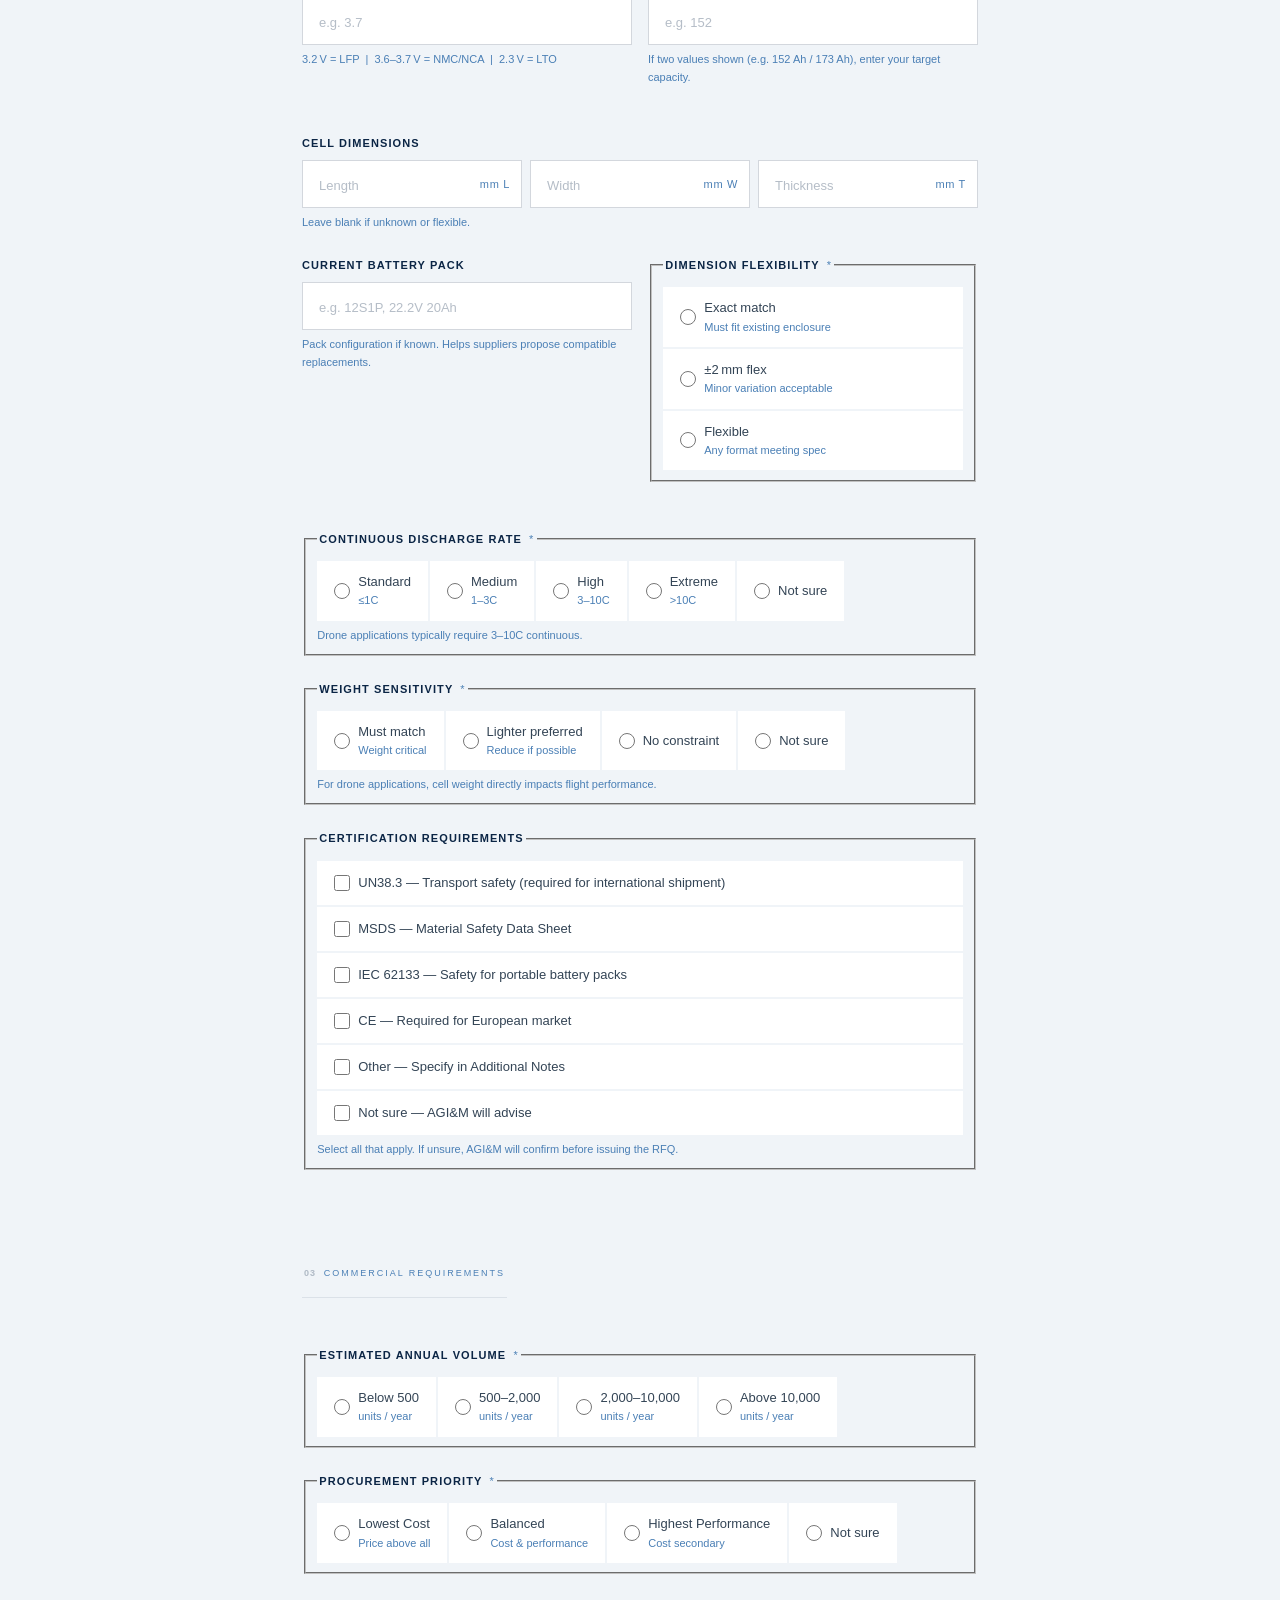
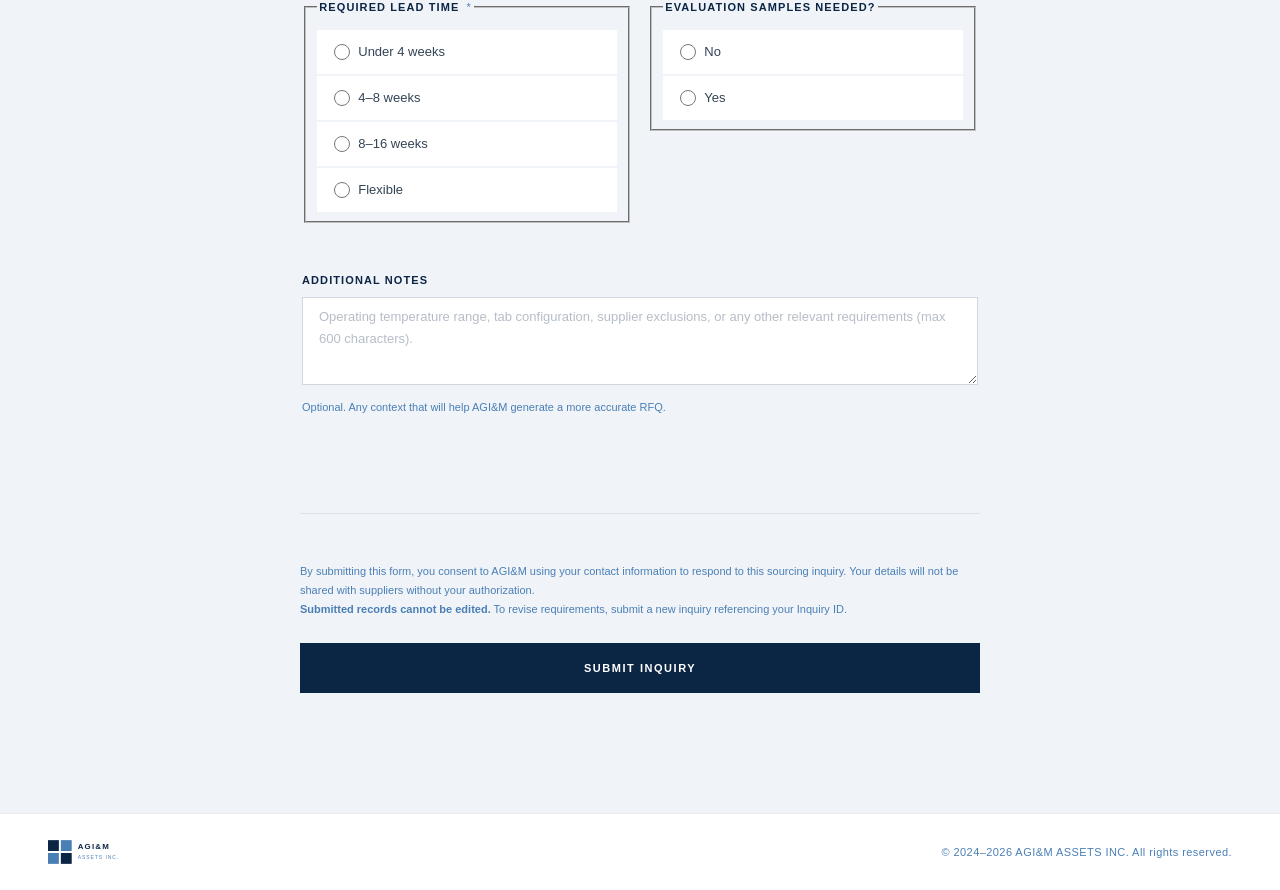
==== commit 4cb5b4a1: "feat: complete index.html rewrite — AGI&M VI logo, new RFQ fields, config-error guard, production-re" ====
--- a/battery/inquiry/index.html
+++ b/battery/inquiry/index.html
@@ -3,31 +3,27 @@
 <head>
   <meta charset="UTF-8">
   <meta name="viewport" content="width=device-width, initial-scale=1.0">
-
   <title>Battery Cell Sourcing Inquiry — AGI&amp;M</title>
-  <meta name="description" content="Submit a battery cell sourcing inquiry to AGI&amp;M. We source lithium battery cells from qualified Chinese manufacturers for international OEM customers.">
+  <meta name="description" content="Submit a battery cell sourcing inquiry to AGI&amp;M. We source lithium battery cells from qualified manufacturers for international OEM customers.">
   <link rel="canonical" href="https://apps.agim.ca/battery/inquiry/">
-
   <!-- Open Graph -->
-  <meta property="og:title"       content="Battery Cell Sourcing Inquiry — AGI&amp;M">
-  <meta property="og:description" content="International B2B procurement portal. Submit your lithium battery cell requirements and receive a professional quotation from AGI&amp;M.">
-  <meta property="og:image"       content="https://apps.agim.ca/battery/inquiry/assets/og-image.svg">
+  <meta property="og:title"        content="Battery Cell Sourcing Inquiry — AGI&amp;M">
+  <meta property="og:description"  content="International B2B procurement portal. Submit your lithium battery cell requirements and receive a professional quotation from AGI&amp;M.">
+  <meta property="og:image"        content="https://apps.agim.ca/battery/inquiry/assets/og-image.png">
   <meta property="og:image:width"  content="1200">
   <meta property="og:image:height" content="630">
-  <meta property="og:url"         content="https://apps.agim.ca/battery/inquiry/">
-  <meta property="og:type"        content="website">
-  <meta property="og:site_name"   content="AGI&amp;M">
-
+  <meta property="og:url"          content="https://apps.agim.ca/battery/inquiry/">
+  <meta property="og:type"         content="website">
+  <meta property="og:site_name"    content="AGI&amp;M">
   <!-- Twitter / X -->
   <meta name="twitter:card"        content="summary_large_image">
   <meta name="twitter:title"       content="Battery Cell Sourcing Inquiry — AGI&amp;M">
   <meta name="twitter:description" content="International B2B procurement portal. Submit your lithium battery cell requirements to AGI&amp;M.">
-  <meta name="twitter:image"       content="https://apps.agim.ca/battery/inquiry/assets/og-image.svg">
-
-  <!-- Favicon (uses shared asset) -->
+  <meta name="twitter:image"       content="https://apps.agim.ca/battery/inquiry/assets/og-image.png">
+  <!-- Favicon — official AGI&M VI mark -->
   <link rel="icon" type="image/x-icon" href="/shared/assets/favicon.ico">
-  <link rel="apple-touch-icon"         href="/shared/assets/apple-touch-icon.png">
-
+  <link rel="icon" type="image/svg+xml" href="/shared/assets/favicon.svg">
+  <link rel="apple-touch-icon"          href="/shared/assets/apple-touch-icon.png">
   <!-- Styles -->
   <link rel="stylesheet" href="../../shared/css/tokens.css">
   <link rel="stylesheet" href="../../shared/css/base.css">
@@ -42,7 +38,16 @@
   <!-- Navigation -->
   <nav class="nav" role="navigation" aria-label="Site navigation">
     <div class="nav-inner">
-      <a class="nav-brand" href="https://agim.ca">AGI&amp;M</a>
+      <a class="nav-logo" href="https://agim.ca" aria-label="AGI&amp;M home">
+        <svg width="160" height="45" viewBox="0 0 200 56" fill="none" xmlns="http://www.w3.org/2000/svg">
+          <rect x="0"  y="4"  width="22" height="22" fill="#0B2545"/>
+          <rect x="26" y="4"  width="22" height="22" fill="#4A7FB5"/>
+          <rect x="0"  y="30" width="22" height="22" fill="#4A7FB5"/>
+          <rect x="26" y="30" width="22" height="22" fill="#0B2545"/>
+          <text x="60" y="22" font-family="'Helvetica Neue',Helvetica,Arial,sans-serif" font-size="16" font-weight="700" fill="#0B2545" letter-spacing="2.5">AGI&amp;M</text>
+          <text x="60" y="42" font-family="'Helvetica Neue',Helvetica,Arial,sans-serif" font-size="10" font-weight="400" fill="#4A7FB5" letter-spacing="2">ASSETS INC.</text>
+        </svg>
+      </a>
       <a class="nav-back" href="https://agim.ca">
         <svg width="12" height="12" viewBox="0 0 12 12" fill="none" aria-hidden="true">
           <path d="M7.5 2L3.5 6L7.5 10" stroke="currentColor" stroke-width="1.4" stroke-linecap="square"/>
@@ -58,9 +63,9 @@
       <div class="kicker">Battery Procurement</div>
       <h1>Battery Cell<br><strong>Sourcing Inquiry</strong></h1>
       <p class="hero-sub">
-        Complete this form to submit a battery cell sourcing request.
-        AGI&amp;M will review your requirements and respond with a
-        professional quotation within 3&ndash;5 business days.
+        Submit your requirements below. AGI&amp;M will source and compare qualified
+        battery cell manufacturers and respond with a professional quotation
+        within 3&ndash;5 business days.
       </p>
     </div>
   </header>
@@ -69,116 +74,53 @@
   <main class="form-area" id="main-form">
     <div class="form-shell">
 
-      <!-- Progress -->
       <div class="progress-bar" aria-label="Form sections">
-        <span class="progress-step active">01&nbsp;&nbsp;Company</span>
+        <span class="progress-step active">01&nbsp; Company</span>
         <span class="progress-sep" aria-hidden="true"></span>
-        <span class="progress-step">02&nbsp;&nbsp;Battery</span>
+        <span class="progress-step">02&nbsp; Battery</span>
         <span class="progress-sep" aria-hidden="true"></span>
-        <span class="progress-step">03&nbsp;&nbsp;Commercial</span>
+        <span class="progress-step">03&nbsp; Commercial</span>
       </div>
 
       <form id="battery-inquiry-form" novalidate autocomplete="on">
 
-        <!-- ================================================================
-             SECTION 1: Company Information
-        ================================================================= -->
-        <fieldset class="form-section" aria-labelledby="sec1-label">
-          <legend id="sec1-label" class="section-label" data-n="01">Company Information</legend>
-
-          <div class="field--half">
-            <div class="field">
-              <label class="field-label" for="company-name">
-                Company Name <span class="req" aria-label="required">*</span>
-              </label>
-              <input
-                class="input"
-                type="text"
-                id="company-name"
-                name="company_name"
-                autocomplete="organization"
-                placeholder="Your organization name"
-                aria-required="true"
-                aria-describedby="company-name-error"
-              >
+        <!-- ── SECTION 1: Company ─────────────────────────────────────────── -->
+        <fieldset class="form-section" aria-labelledby="s1">
+          <legend id="s1" class="section-label" data-n="01">Company Information</legend>
+
+          <div class="field--half">
+            <div class="field">
+              <label class="field-label" for="company-name">Company Name <span class="req" aria-label="required">*</span></label>
+              <input class="input" type="text" id="company-name" name="company_name" autocomplete="organization" placeholder="Your organization" aria-required="true" aria-describedby="company-name-error">
               <span class="field-error" id="company-name-error" role="alert" aria-live="polite"></span>
             </div>
-
-            <div class="field">
-              <label class="field-label" for="contact-name">
-                Contact Name <span class="req" aria-label="required">*</span>
-              </label>
-              <input
-                class="input"
-                type="text"
-                id="contact-name"
-                name="contact_name"
-                autocomplete="name"
-                placeholder="First and last name"
-                aria-required="true"
-                aria-describedby="contact-name-error"
-              >
+            <div class="field">
+              <label class="field-label" for="contact-name">Contact Name <span class="req" aria-label="required">*</span></label>
+              <input class="input" type="text" id="contact-name" name="contact_name" autocomplete="name" placeholder="First and last name" aria-required="true" aria-describedby="contact-name-error">
               <span class="field-error" id="contact-name-error" role="alert" aria-live="polite"></span>
             </div>
           </div>
 
           <div class="field--half">
             <div class="field">
-              <label class="field-label" for="business-email">
-                Business Email <span class="req" aria-label="required">*</span>
-              </label>
-              <input
-                class="input"
-                type="email"
-                id="business-email"
-                name="business_email"
-                autocomplete="email"
-                placeholder="you@company.com"
-                aria-required="true"
-                aria-describedby="business-email-error"
-              >
+              <label class="field-label" for="business-email">Business Email <span class="req" aria-label="required">*</span></label>
+              <input class="input" type="email" id="business-email" name="business_email" autocomplete="email" placeholder="you@company.com" aria-required="true" aria-describedby="business-email-error">
               <span class="field-error" id="business-email-error" role="alert" aria-live="polite"></span>
             </div>
-
-            <div class="field">
-              <label class="field-label" for="country">
-                Country <span class="req" aria-label="required">*</span>
-              </label>
+            <div class="field">
+              <label class="field-label" for="country">Country <span class="req" aria-label="required">*</span></label>
               <div class="select-wrap">
-                <select
-                  class="select"
-                  id="country"
-                  name="country"
-                  autocomplete="country-name"
-                  aria-required="true"
-                  aria-describedby="country-error"
-                >
+                <select class="select" id="country" name="country" autocomplete="country-name" aria-required="true" aria-describedby="country-error">
                   <option value="">Select country</option>
-                  <option>Australia</option>
-                  <option>Austria</option>
-                  <option>Belgium</option>
-                  <option>Brazil</option>
-                  <option>Canada</option>
-                  <option>Denmark</option>
-                  <option>Finland</option>
-                  <option>France</option>
-                  <option>Germany</option>
-                  <option>India</option>
-                  <option>Italy</option>
-                  <option>Japan</option>
-                  <option>Mexico</option>
-                  <option>Netherlands</option>
-                  <option>New Zealand</option>
-                  <option>Norway</option>
-                  <option>Poland</option>
-                  <option>Portugal</option>
-                  <option>South Korea</option>
-                  <option>Spain</option>
-                  <option>Sweden</option>
-                  <option>Switzerland</option>
-                  <option>United Kingdom</option>
-                  <option>United States</option>
-                  <option>Other</option>
+                  <option>Australia</option><option>Austria</option><option>Belgium</option>
+                  <option>Brazil</option><option>Canada</option><option>Denmark</option>
+                  <option>Finland</option><option>France</option><option>Germany</option>
+                  <option>India</option><option>Italy</option><option>Japan</option>
+                  <option>Mexico</option><option>Netherlands</option><option>New Zealand</option>
+                  <option>Norway</option><option>Poland</option><option>Portugal</option>
+                  <option>South Korea</option><option>Spain</option><option>Sweden</option>
+                  <option>Switzerland</option><option>United Kingdom</option>
+                  <option>United States</option><option>Other</option>
                 </select>
               </div>
               <span class="field-error" id="country-error" role="alert" aria-live="polite"></span>
@@ -187,55 +129,60 @@
 
         </fieldset>
 
-        <!-- ================================================================
-             SECTION 2: Battery Requirements
-        ================================================================= -->
-        <fieldset class="form-section" aria-labelledby="sec2-label">
-          <legend id="sec2-label" class="section-label" data-n="02">Battery Cell Requirements</legend>
-
-          <!-- Cell Reference -->
-          <div class="field">
-            <label class="field-label" for="cell-reference">Existing Cell Reference</label>
-            <input
-              class="input"
-              type="text"
-              id="cell-reference"
-              name="cell_reference"
-              placeholder="e.g. 45300103-173Ah or manufacturer part number"
-            >
-            <span class="field-hint">
-              Enter the part number or model of your current cell, if known.
-              This is not required but helps identify equivalents more precisely.
-            </span>
+        <!-- ── SECTION 2: Battery Requirements ───────────────────────────── -->
+        <fieldset class="form-section" aria-labelledby="s2">
+          <legend id="s2" class="section-label" data-n="02">Battery Cell Requirements</legend>
+
+          <!-- Drone Application — NEW, required -->
+          <div class="field">
+            <fieldset>
+              <legend class="field-label" id="drone-app-label">Drone Application <span class="req" aria-label="required">*</span></legend>
+              <div class="radio-group radio-group--inline" role="radiogroup" aria-labelledby="drone-app-label">
+                <label class="radio-opt"><input type="radio" name="drone_application" value="Agricultural Drone" aria-describedby="drone-application-error"><span class="radio-text">Agricultural</span></label>
+                <label class="radio-opt"><input type="radio" name="drone_application" value="Delivery Drone" aria-describedby="drone-application-error"><span class="radio-text">Delivery</span></label>
+                <label class="radio-opt"><input type="radio" name="drone_application" value="Survey / Mapping" aria-describedby="drone-application-error"><span class="radio-text">Survey / Mapping</span></label>
+                <label class="radio-opt"><input type="radio" name="drone_application" value="Industrial Inspection" aria-describedby="drone-application-error"><span class="radio-text">Inspection</span></label>
+                <label class="radio-opt"><input type="radio" name="drone_application" value="Defense" aria-describedby="drone-application-error"><span class="radio-text">Defense</span></label>
+                <label class="radio-opt"><input type="radio" name="drone_application" value="Other" aria-describedby="drone-application-error"><span class="radio-text">Other</span></label>
+              </div>
+              <span class="field-error" id="drone-application-error" role="alert" aria-live="polite"></span>
+            </fieldset>
+          </div>
+
+          <!-- Cell Reference + Current Manufacturer -->
+          <div class="field--half">
+            <div class="field">
+              <label class="field-label" for="cell-reference">Existing Cell Reference</label>
+              <input class="input" type="text" id="cell-reference" name="cell_reference" placeholder="e.g. 45300103-173Ah">
+              <span class="field-hint">Part number or model of your current cell, if known.</span>
+            </div>
+            <div class="field">
+              <label class="field-label" id="mfr-label">Current Cell Manufacturer</label>
+              <fieldset>
+                <legend class="sr-only">Current Cell Manufacturer</legend>
+                <div class="select-wrap">
+                  <select class="select" id="current-manufacturer-select" name="current_manufacturer" aria-labelledby="mfr-label">
+                    <option value="">Select or leave blank</option>
+                    <option>EVE</option><option>CATL</option><option>Gotion</option>
+                    <option>Sunwoda</option><option>Farasis</option><option>REPT</option>
+                    <option>Great Power</option><option>Unknown</option><option>Other</option>
+                  </select>
+                </div>
+              </fieldset>
+              <span class="field-hint">Chinese manufacturers routinely ask who your current supplier is.</span>
+            </div>
           </div>
 
           <!-- Chemistry -->
           <div class="field">
             <fieldset>
-              <legend class="field-label" id="chemistry-label">
-                Cell Chemistry <span class="req" aria-label="required">*</span>
-              </legend>
-              <div class="radio-group radio-group--inline" role="radiogroup" aria-labelledby="chemistry-label">
-                <label class="radio-opt">
-                  <input type="radio" name="chemistry" value="NMC" aria-describedby="chemistry-error">
-                  <span class="radio-text">NMC<span class="radio-sub">High energy density</span></span>
-                </label>
-                <label class="radio-opt">
-                  <input type="radio" name="chemistry" value="NCA" aria-describedby="chemistry-error">
-                  <span class="radio-text">NCA<span class="radio-sub">High energy / power</span></span>
-                </label>
-                <label class="radio-opt">
-                  <input type="radio" name="chemistry" value="LFP" aria-describedby="chemistry-error">
-                  <span class="radio-text">LFP<span class="radio-sub">Long cycle life</span></span>
-                </label>
-                <label class="radio-opt">
-                  <input type="radio" name="chemistry" value="LTO" aria-describedby="chemistry-error">
-                  <span class="radio-text">LTO<span class="radio-sub">Extreme fast charge</span></span>
-                </label>
-                <label class="radio-opt">
-                  <input type="radio" name="chemistry" value="Not sure" aria-describedby="chemistry-error">
-                  <span class="radio-text">Not sure<span class="radio-sub">AGI&amp;M will advise</span></span>
-                </label>
+              <legend class="field-label" id="chem-label">Cell Chemistry <span class="req" aria-label="required">*</span></legend>
+              <div class="radio-group radio-group--inline" role="radiogroup" aria-labelledby="chem-label">
+                <label class="radio-opt"><input type="radio" name="chemistry" value="NMC" aria-describedby="chemistry-error"><span class="radio-text">NMC<span class="radio-sub">High energy</span></span></label>
+                <label class="radio-opt"><input type="radio" name="chemistry" value="NCA" aria-describedby="chemistry-error"><span class="radio-text">NCA<span class="radio-sub">High power</span></span></label>
+                <label class="radio-opt"><input type="radio" name="chemistry" value="LFP" aria-describedby="chemistry-error"><span class="radio-text">LFP<span class="radio-sub">Long cycle</span></span></label>
+                <label class="radio-opt"><input type="radio" name="chemistry" value="LTO" aria-describedby="chemistry-error"><span class="radio-text">LTO<span class="radio-sub">Fast charge</span></span></label>
+                <label class="radio-opt"><input type="radio" name="chemistry" value="Not sure" aria-describedby="chemistry-error"><span class="radio-text">Not sure</span></label>
               </div>
               <span class="field-error" id="chemistry-error" role="alert" aria-live="polite"></span>
             </fieldset>
@@ -244,44 +191,15 @@
           <!-- Voltage + Capacity -->
           <div class="field--half">
             <div class="field">
-              <label class="field-label" for="nominal-voltage">
-                Nominal Voltage (V) <span class="req" aria-label="required">*</span>
-              </label>
-              <input
-                class="input"
-                type="number"
-                id="nominal-voltage"
-                name="nominal_voltage"
-                placeholder="e.g. 3.7"
-                min="0.1"
-                max="100"
-                step="0.01"
-                aria-required="true"
-                aria-describedby="nominal-voltage-hint nominal-voltage-error"
-              >
-              <span class="field-hint" id="nominal-voltage-hint">3.2&thinsp;V = LFP &nbsp;|&nbsp; 3.6&ndash;3.7&thinsp;V = NMC / NCA &nbsp;|&nbsp; 2.3&thinsp;V = LTO</span>
+              <label class="field-label" for="nominal-voltage">Nominal Voltage (V) <span class="req" aria-label="required">*</span></label>
+              <input class="input" type="number" id="nominal-voltage" name="nominal_voltage" placeholder="e.g. 3.7" min="0.1" max="100" step="0.01" aria-required="true" aria-describedby="voltage-hint nominal-voltage-error">
+              <span class="field-hint" id="voltage-hint">3.2&thinsp;V = LFP &nbsp;|&nbsp; 3.6&ndash;3.7&thinsp;V = NMC/NCA &nbsp;|&nbsp; 2.3&thinsp;V = LTO</span>
               <span class="field-error" id="nominal-voltage-error" role="alert" aria-live="polite"></span>
             </div>
-
-            <div class="field">
-              <label class="field-label" for="capacity">
-                Required Capacity (Ah) <span class="req" aria-label="required">*</span>
-              </label>
-              <input
-                class="input"
-                type="number"
-                id="capacity"
-                name="capacity_ah"
-                placeholder="e.g. 152"
-                min="0.1"
-                step="0.1"
-                aria-required="true"
-                aria-describedby="capacity-hint capacity-error"
-              >
-              <span class="field-hint" id="capacity-hint">
-                If your reference shows two values (e.g. 152&thinsp;Ah and 173&thinsp;Ah),
-                enter your actual target capacity here.
-              </span>
+            <div class="field">
+              <label class="field-label" for="capacity">Required Capacity (Ah) <span class="req" aria-label="required">*</span></label>
+              <input class="input" type="number" id="capacity" name="capacity_ah" placeholder="e.g. 152" min="0.1" step="0.1" aria-required="true" aria-describedby="cap-hint capacity-error">
+              <span class="field-hint" id="cap-hint">If two values shown (e.g. 152 Ah / 173 Ah), enter your target capacity.</span>
               <span class="field-error" id="capacity-error" role="alert" aria-live="polite"></span>
             </div>
           </div>
@@ -291,93 +209,72 @@
             <label class="field-label">Cell Dimensions</label>
             <div class="dim-row">
               <div class="dim-unit">
-                <label class="sr-only" for="dim-length">Length</label>
-                <input class="input" type="number" id="dim-length" name="dim_length_mm"
-                  placeholder="Length" min="0" step="0.1"
-                  aria-label="Length in millimetres">
+                <label class="sr-only" for="dim-length">Length mm</label>
+                <input class="input" type="number" id="dim-length" name="dim_length_mm" placeholder="Length" min="0" step="0.1" aria-label="Length in mm">
                 <span class="dim-suffix" aria-hidden="true">mm L</span>
               </div>
               <div class="dim-unit">
-                <label class="sr-only" for="dim-width">Width</label>
-                <input class="input" type="number" id="dim-width" name="dim_width_mm"
-                  placeholder="Width" min="0" step="0.1"
-                  aria-label="Width in millimetres">
+                <label class="sr-only" for="dim-width">Width mm</label>
+                <input class="input" type="number" id="dim-width" name="dim_width_mm" placeholder="Width" min="0" step="0.1" aria-label="Width in mm">
                 <span class="dim-suffix" aria-hidden="true">mm W</span>
               </div>
               <div class="dim-unit">
-                <label class="sr-only" for="dim-thickness">Thickness</label>
-                <input class="input" type="number" id="dim-thickness" name="dim_thickness_mm"
-                  placeholder="Thickness" min="0" step="0.1"
-                  aria-label="Thickness in millimetres">
+                <label class="sr-only" for="dim-thickness">Thickness mm</label>
+                <input class="input" type="number" id="dim-thickness" name="dim_thickness_mm" placeholder="Thickness" min="0" step="0.1" aria-label="Thickness in mm">
                 <span class="dim-suffix" aria-hidden="true">mm T</span>
               </div>
             </div>
-            <span class="field-hint">Leave blank if dimensions are unknown or flexible.</span>
-          </div>
-
-          <!-- Dimension Flexibility -->
-          <div class="field">
-            <fieldset>
-              <legend class="field-label" id="dim-flex-label">
-                Dimension Flexibility <span class="req" aria-label="required">*</span>
-              </legend>
-              <div class="radio-group" role="radiogroup" aria-labelledby="dim-flex-label">
-                <label class="radio-opt">
-                  <input type="radio" name="dimension-flex" value="Exact match required" aria-describedby="dimension-flex-error">
-                  <span class="radio-text">
-                    Exact match required
-                    <span class="radio-sub">Cell must fit existing mechanical enclosure precisely</span>
-                  </span>
-                </label>
-                <label class="radio-opt">
-                  <input type="radio" name="dimension-flex" value="Small variation acceptable (±2mm)" aria-describedby="dimension-flex-error">
-                  <span class="radio-text">
-                    Small variation acceptable (&plusmn;2&thinsp;mm)
-                    <span class="radio-sub">Minor dimensional differences can be accommodated</span>
-                  </span>
-                </label>
-                <label class="radio-opt">
-                  <input type="radio" name="dimension-flex" value="Flexible — equivalent spec acceptable" aria-describedby="dimension-flex-error">
-                  <span class="radio-text">
-                    Flexible &mdash; equivalent specification acceptable
-                    <span class="radio-sub">Open to any format that meets electrical requirements</span>
-                  </span>
-                </label>
-              </div>
-              <span class="field-error" id="dimension-flex-error" role="alert" aria-live="polite"></span>
-            </fieldset>
+            <span class="field-hint">Leave blank if unknown or flexible.</span>
+          </div>
+
+          <!-- Battery Pack + Dimension Flexibility -->
+          <div class="field--half">
+            <div class="field">
+              <label class="field-label" for="battery-pack">Current Battery Pack</label>
+              <input class="input" type="text" id="battery-pack" name="current_battery_pack" placeholder="e.g. 12S1P, 22.2V 20Ah">
+              <span class="field-hint">Pack configuration if known. Helps suppliers propose compatible replacements.</span>
+            </div>
+            <div class="field">
+              <fieldset>
+                <legend class="field-label" id="dim-flex-label">Dimension Flexibility <span class="req" aria-label="required">*</span></legend>
+                <div class="radio-group" role="radiogroup" aria-labelledby="dim-flex-label">
+                  <label class="radio-opt"><input type="radio" name="dimension_flex" value="Exact match required" aria-describedby="dimension-flex-error"><span class="radio-text">Exact match<span class="radio-sub">Must fit existing enclosure</span></span></label>
+                  <label class="radio-opt"><input type="radio" name="dimension_flex" value="Small variation acceptable (±2mm)" aria-describedby="dimension-flex-error"><span class="radio-text">&plusmn;2&thinsp;mm flex<span class="radio-sub">Minor variation acceptable</span></span></label>
+                  <label class="radio-opt"><input type="radio" name="dimension_flex" value="Flexible — equivalent spec acceptable" aria-describedby="dimension-flex-error"><span class="radio-text">Flexible<span class="radio-sub">Any format meeting spec</span></span></label>
+                </div>
+                <span class="field-error" id="dimension-flex-error" role="alert" aria-live="polite"></span>
+              </fieldset>
+            </div>
           </div>
 
           <!-- Discharge Rate -->
           <div class="field">
             <fieldset>
-              <legend class="field-label" id="discharge-label">
-                Continuous Discharge Requirement <span class="req" aria-label="required">*</span>
-              </legend>
+              <legend class="field-label" id="discharge-label">Continuous Discharge Rate <span class="req" aria-label="required">*</span></legend>
               <div class="radio-group radio-group--inline" role="radiogroup" aria-labelledby="discharge-label">
-                <label class="radio-opt">
-                  <input type="radio" name="discharge-rate" value="Standard (≤1C)" aria-describedby="discharge-rate-error">
-                  <span class="radio-text">Standard<span class="radio-sub">&le;1C</span></span>
-                </label>
-                <label class="radio-opt">
-                  <input type="radio" name="discharge-rate" value="Medium (1–3C)" aria-describedby="discharge-rate-error">
-                  <span class="radio-text">Medium<span class="radio-sub">1&ndash;3C</span></span>
-                </label>
-                <label class="radio-opt">
-                  <input type="radio" name="discharge-rate" value="High (3–10C)" aria-describedby="discharge-rate-error">
-                  <span class="radio-text">High<span class="radio-sub">3&ndash;10C</span></span>
-                </label>
-                <label class="radio-opt">
-                  <input type="radio" name="discharge-rate" value="Extreme (>10C)" aria-describedby="discharge-rate-error">
-                  <span class="radio-text">Extreme<span class="radio-sub">&gt;10C</span></span>
-                </label>
-                <label class="radio-opt">
-                  <input type="radio" name="discharge-rate" value="Not sure" aria-describedby="discharge-rate-error">
-                  <span class="radio-text">Not sure</span>
-                </label>
-              </div>
-              <span class="field-hint">Drone applications typically require 3&ndash;10C continuous. Storage applications are typically &le;1C.</span>
+                <label class="radio-opt"><input type="radio" name="discharge_rate" value="Standard (≤1C)" aria-describedby="discharge-rate-error"><span class="radio-text">Standard<span class="radio-sub">&le;1C</span></span></label>
+                <label class="radio-opt"><input type="radio" name="discharge_rate" value="Medium (1–3C)" aria-describedby="discharge-rate-error"><span class="radio-text">Medium<span class="radio-sub">1&ndash;3C</span></span></label>
+                <label class="radio-opt"><input type="radio" name="discharge_rate" value="High (3–10C)" aria-describedby="discharge-rate-error"><span class="radio-text">High<span class="radio-sub">3&ndash;10C</span></span></label>
+                <label class="radio-opt"><input type="radio" name="discharge_rate" value="Extreme (>10C)" aria-describedby="discharge-rate-error"><span class="radio-text">Extreme<span class="radio-sub">&gt;10C</span></span></label>
+                <label class="radio-opt"><input type="radio" name="discharge_rate" value="Not sure" aria-describedby="discharge-rate-error"><span class="radio-text">Not sure</span></label>
+              </div>
+              <span class="field-hint">Drone applications typically require 3&ndash;10C continuous.</span>
               <span class="field-error" id="discharge-rate-error" role="alert" aria-live="polite"></span>
+            </fieldset>
+          </div>
+
+          <!-- Weight Sensitivity — NEW, required (Not Sure available) -->
+          <div class="field">
+            <fieldset>
+              <legend class="field-label" id="weight-label">Weight Sensitivity <span class="req" aria-label="required">*</span></legend>
+              <div class="radio-group radio-group--inline" role="radiogroup" aria-labelledby="weight-label">
+                <label class="radio-opt"><input type="radio" name="weight_sensitivity" value="Must match existing weight" aria-describedby="weight-sensitivity-error"><span class="radio-text">Must match<span class="radio-sub">Weight critical</span></span></label>
+                <label class="radio-opt"><input type="radio" name="weight_sensitivity" value="Lower weight preferred" aria-describedby="weight-sensitivity-error"><span class="radio-text">Lighter preferred<span class="radio-sub">Reduce if possible</span></span></label>
+                <label class="radio-opt"><input type="radio" name="weight_sensitivity" value="No weight constraint" aria-describedby="weight-sensitivity-error"><span class="radio-text">No constraint</span></label>
+                <label class="radio-opt"><input type="radio" name="weight_sensitivity" value="Not sure" aria-describedby="weight-sensitivity-error"><span class="radio-text">Not sure</span></label>
+              </div>
+              <span class="field-hint">For drone applications, cell weight directly impacts flight performance.</span>
+              <span class="field-error" id="weight-sensitivity-error" role="alert" aria-live="polite"></span>
             </fieldset>
           </div>
 
@@ -386,174 +283,142 @@
             <fieldset>
               <legend class="field-label">Certification Requirements</legend>
               <div class="check-group" role="group" aria-label="Required certifications">
-                <label class="check-opt">
-                  <input type="checkbox" name="certifications" value="UN38.3">
-                  <span class="check-text">UN38.3 &mdash; Required for international transport</span>
-                </label>
-                <label class="check-opt">
-                  <input type="checkbox" name="certifications" value="CE">
-                  <span class="check-text">CE &mdash; Required for European market</span>
-                </label>
-                <label class="check-opt">
-                  <input type="checkbox" name="certifications" value="IEC 62368-1">
-                  <span class="check-text">IEC&nbsp;62368-1 &mdash; Audio/video and IT equipment</span>
-                </label>
-                <label class="check-opt">
-                  <input type="checkbox" name="certifications" value="UL">
-                  <span class="check-text">UL &mdash; North American safety standard</span>
-                </label>
-                <label class="check-opt">
-                  <input type="checkbox" name="certifications" value="Not sure">
-                  <span class="check-text">Not sure &mdash; AGI&amp;M will advise based on application</span>
-                </label>
-              </div>
-              <span class="field-hint">Select all that apply. If none are selected, AGI&amp;M will confirm requirements before issuing the RFQ.</span>
+                <label class="check-opt"><input type="checkbox" name="certifications" value="UN38.3"><span class="check-text">UN38.3 &mdash; Transport safety (required for international shipment)</span></label>
+                <label class="check-opt"><input type="checkbox" name="certifications" value="MSDS"><span class="check-text">MSDS &mdash; Material Safety Data Sheet</span></label>
+                <label class="check-opt"><input type="checkbox" name="certifications" value="IEC62133"><span class="check-text">IEC 62133 &mdash; Safety for portable battery packs</span></label>
+                <label class="check-opt"><input type="checkbox" name="certifications" value="CE"><span class="check-text">CE &mdash; Required for European market</span></label>
+                <label class="check-opt"><input type="checkbox" name="certifications" value="Other"><span class="check-text">Other &mdash; Specify in Additional Notes</span></label>
+                <label class="check-opt"><input type="checkbox" name="certifications" value="Not sure"><span class="check-text">Not sure &mdash; AGI&amp;M will advise</span></label>
+              </div>
+              <span class="field-hint">Select all that apply. If unsure, AGI&amp;M will confirm before issuing the RFQ.</span>
             </fieldset>
           </div>
 
         </fieldset>
 
-        <!-- ================================================================
-             SECTION 3: Commercial Requirements
-        ================================================================= -->
-        <fieldset class="form-section" aria-labelledby="sec3-label">
-          <legend id="sec3-label" class="section-label" data-n="03">Commercial Requirements</legend>
+        <!-- ── SECTION 3: Commercial Requirements ────────────────────────── -->
+        <fieldset class="form-section" aria-labelledby="s3">
+          <legend id="s3" class="section-label" data-n="03">Commercial Requirements</legend>
 
           <!-- Volume -->
           <div class="field">
             <fieldset>
-              <legend class="field-label" id="volume-label">
-                Estimated Annual Volume <span class="req" aria-label="required">*</span>
-              </legend>
-              <div class="radio-group radio-group--inline" role="radiogroup" aria-labelledby="volume-label">
-                <label class="radio-opt">
-                  <input type="radio" name="annual-volume" value="Below 500 units/year" aria-describedby="annual-volume-error">
-                  <span class="radio-text">Below 500<span class="radio-sub">units / year</span></span>
-                </label>
-                <label class="radio-opt">
-                  <input type="radio" name="annual-volume" value="500–2,000 units/year" aria-describedby="annual-volume-error">
-                  <span class="radio-text">500&ndash;2,000<span class="radio-sub">units / year</span></span>
-                </label>
-                <label class="radio-opt">
-                  <input type="radio" name="annual-volume" value="2,000–10,000 units/year" aria-describedby="annual-volume-error">
-                  <span class="radio-text">2,000&ndash;10,000<span class="radio-sub">units / year</span></span>
-                </label>
-                <label class="radio-opt">
-                  <input type="radio" name="annual-volume" value="Above 10,000 units/year" aria-describedby="annual-volume-error">
-                  <span class="radio-text">Above 10,000<span class="radio-sub">units / year</span></span>
-                </label>
+              <legend class="field-label" id="vol-label">Estimated Annual Volume <span class="req" aria-label="required">*</span></legend>
+              <div class="radio-group radio-group--inline" role="radiogroup" aria-labelledby="vol-label">
+                <label class="radio-opt"><input type="radio" name="annual_volume" value="Below 500 units/year" aria-describedby="annual-volume-error"><span class="radio-text">Below 500<span class="radio-sub">units / year</span></span></label>
+                <label class="radio-opt"><input type="radio" name="annual_volume" value="500–2,000 units/year" aria-describedby="annual-volume-error"><span class="radio-text">500&ndash;2,000<span class="radio-sub">units / year</span></span></label>
+                <label class="radio-opt"><input type="radio" name="annual_volume" value="2,000–10,000 units/year" aria-describedby="annual-volume-error"><span class="radio-text">2,000&ndash;10,000<span class="radio-sub">units / year</span></span></label>
+                <label class="radio-opt"><input type="radio" name="annual_volume" value="Above 10,000 units/year" aria-describedby="annual-volume-error"><span class="radio-text">Above 10,000<span class="radio-sub">units / year</span></span></label>
               </div>
               <span class="field-error" id="annual-volume-error" role="alert" aria-live="polite"></span>
             </fieldset>
           </div>
 
-          <!-- Target Price -->
-          <div class="field">
-            <fieldset>
-              <legend class="field-label" id="price-label">Target Price Range (USD per cell)</legend>
-              <div class="radio-group radio-group--inline" role="radiogroup" aria-labelledby="price-label">
-                <label class="radio-opt">
-                  <input type="radio" name="target-price" value="Below $40 / cell">
-                  <span class="radio-text">Below $40</span>
-                </label>
-                <label class="radio-opt">
-                  <input type="radio" name="target-price" value="$40–$70 / cell">
-                  <span class="radio-text">$40 &ndash; $70</span>
-                </label>
-                <label class="radio-opt">
-                  <input type="radio" name="target-price" value="$70–$120 / cell">
-                  <span class="radio-text">$70 &ndash; $120</span>
-                </label>
-                <label class="radio-opt">
-                  <input type="radio" name="target-price" value="Above $120 / cell">
-                  <span class="radio-text">Above $120</span>
-                </label>
-                <label class="radio-opt">
-                  <input type="radio" name="target-price" value="No target — please advise">
-                  <span class="radio-text">No target &mdash; please advise</span>
-                </label>
-              </div>
-            </fieldset>
-          </div>
-
-          <!-- Lead Time -->
-          <div class="field">
-            <fieldset>
-              <legend class="field-label" id="leadtime-label">
-                Required Lead Time <span class="req" aria-label="required">*</span>
-              </legend>
-              <div class="radio-group radio-group--inline" role="radiogroup" aria-labelledby="leadtime-label">
-                <label class="radio-opt">
-                  <input type="radio" name="lead-time" value="Under 4 weeks" aria-describedby="lead-time-error">
-                  <span class="radio-text">Under 4 weeks</span>
-                </label>
-                <label class="radio-opt">
-                  <input type="radio" name="lead-time" value="4–8 weeks" aria-describedby="lead-time-error">
-                  <span class="radio-text">4&ndash;8 weeks</span>
-                </label>
-                <label class="radio-opt">
-                  <input type="radio" name="lead-time" value="8–16 weeks" aria-describedby="lead-time-error">
-                  <span class="radio-text">8&ndash;16 weeks</span>
-                </label>
-                <label class="radio-opt">
-                  <input type="radio" name="lead-time" value="Flexible" aria-describedby="lead-time-error">
-                  <span class="radio-text">Flexible</span>
-                </label>
-              </div>
-              <span class="field-error" id="lead-time-error" role="alert" aria-live="polite"></span>
-            </fieldset>
+          <!-- Procurement Priority — replaces Target Price Range -->
+          <div class="field">
+            <fieldset>
+              <legend class="field-label" id="priority-label">Procurement Priority <span class="req" aria-label="required">*</span></legend>
+              <div class="radio-group radio-group--inline" role="radiogroup" aria-labelledby="priority-label">
+                <label class="radio-opt"><input type="radio" name="procurement_priority" value="Lowest Cost" aria-describedby="procurement-priority-error"><span class="radio-text">Lowest Cost<span class="radio-sub">Price above all</span></span></label>
+                <label class="radio-opt"><input type="radio" name="procurement_priority" value="Balanced Cost &amp; Performance" aria-describedby="procurement-priority-error"><span class="radio-text">Balanced<span class="radio-sub">Cost &amp; performance</span></span></label>
+                <label class="radio-opt"><input type="radio" name="procurement_priority" value="Highest Performance" aria-describedby="procurement-priority-error"><span class="radio-text">Highest Performance<span class="radio-sub">Cost secondary</span></span></label>
+                <label class="radio-opt"><input type="radio" name="procurement_priority" value="Not sure" aria-describedby="procurement-priority-error"><span class="radio-text">Not sure</span></label>
+              </div>
+              <span class="field-error" id="procurement-priority-error" role="alert" aria-live="polite"></span>
+            </fieldset>
+          </div>
+
+          <!-- Lead Time + Sample -->
+          <div class="field--half">
+            <div class="field">
+              <fieldset>
+                <legend class="field-label" id="lead-label">Required Lead Time <span class="req" aria-label="required">*</span></legend>
+                <div class="radio-group" role="radiogroup" aria-labelledby="lead-label">
+                  <label class="radio-opt"><input type="radio" name="lead_time" value="Under 4 weeks" aria-describedby="lead-time-error"><span class="radio-text">Under 4 weeks</span></label>
+                  <label class="radio-opt"><input type="radio" name="lead_time" value="4–8 weeks" aria-describedby="lead-time-error"><span class="radio-text">4&ndash;8 weeks</span></label>
+                  <label class="radio-opt"><input type="radio" name="lead_time" value="8–16 weeks" aria-describedby="lead-time-error"><span class="radio-text">8&ndash;16 weeks</span></label>
+                  <label class="radio-opt"><input type="radio" name="lead_time" value="Flexible" aria-describedby="lead-time-error"><span class="radio-text">Flexible</span></label>
+                </div>
+                <span class="field-error" id="lead-time-error" role="alert" aria-live="polite"></span>
+              </fieldset>
+            </div>
+
+            <div class="field">
+              <fieldset>
+                <legend class="field-label" id="sample-label">Evaluation Samples Needed?</legend>
+                <div class="radio-group" role="radiogroup" aria-labelledby="sample-label">
+                  <label class="radio-opt"><input type="radio" name="sample_required" value="No"><span class="radio-text">No</span></label>
+                  <label class="radio-opt"><input type="radio" name="sample_required" value="Yes"><span class="radio-text">Yes</span></label>
+                </div>
+                <div id="sample-qty-wrap">
+                  <label class="field-label" for="sample-quantity" style="margin-top:12px;">Sample Quantity</label>
+                  <input class="input" type="number" id="sample-quantity" name="sample_quantity" min="1" step="1" placeholder="e.g. 5" aria-describedby="sample-quantity-error">
+                  <span class="field-error" id="sample-quantity-error" role="alert" aria-live="polite"></span>
+                </div>
+              </fieldset>
+            </div>
           </div>
 
           <!-- Additional Notes -->
           <div class="field">
             <label class="field-label" for="additional-notes">Additional Notes</label>
-            <textarea
-              class="textarea"
-              id="additional-notes"
-              name="additional_notes"
-              maxlength="500"
-              placeholder="Any additional requirements, constraints, or context not covered above (max 500 characters)."
-              aria-describedby="notes-hint"
-            ></textarea>
-            <span class="field-hint" id="notes-hint">Optional. Tab configuration, existing supplier exclusions, operating temperature range, etc.</span>
+            <textarea class="textarea" id="additional-notes" name="additional_notes" maxlength="600" placeholder="Operating temperature range, tab configuration, supplier exclusions, or any other relevant requirements (max 600 characters)." aria-describedby="notes-hint"></textarea>
+            <span class="field-hint" id="notes-hint">Optional. Any context that will help AGI&amp;M generate a more accurate RFQ.</span>
           </div>
 
         </fieldset>
 
-        <!-- ================================================================
-             SUBMIT
-        ================================================================= -->
+        <!-- ── SUBMIT ─────────────────────────────────────────────────────── -->
         <div class="form-footer">
           <p class="submit-note">
-            By submitting this form, you consent to AGI&amp;M using your contact
-            information to respond to this sourcing inquiry.
-            Your details will not be shared with suppliers without your authorization.<br>
+            By submitting this form, you consent to AGI&amp;M using your contact information
+            to respond to this sourcing inquiry. Your details will not be shared with
+            suppliers without your authorization.<br>
             <strong>Submitted records cannot be edited.</strong>
-            To change your requirements, please submit a new inquiry.
+            To revise requirements, submit a new inquiry referencing your Inquiry ID.
           </p>
+
           <button type="submit" class="btn-submit">Submit Inquiry</button>
-          <p class="field-error" id="submit-error" style="display:none; margin-top:16px;" role="alert">
-            Submission failed. Please try again or contact
-            <a href="mailto:sourcing@agim.ca">sourcing@agim.ca</a> directly.
-          </p>
+
+          <!-- Config error: shown only if endpoint is not configured -->
+          <div class="error-banner" id="config-error" role="alert">
+            <strong>Submission service not available.</strong>
+            Please contact AGI&amp;M directly at
+            <a href="mailto:info@agim.ca">info@agim.ca</a> to submit your inquiry.
+          </div>
+
+          <!-- Network / Formspree error -->
+          <div class="error-banner" id="submit-error" role="alert">
+            <strong>Submission failed.</strong>
+            Please try again or contact
+            <a href="mailto:info@agim.ca">info@agim.ca</a> directly.
+            Your form data has been preserved.
+          </div>
         </div>
 
       </form>
     </div>
   </main>
 
-  <!-- Footer -->
   <footer class="page-foot" role="contentinfo">
     <div class="page-foot-inner">
-      <a class="foot-brand" href="https://agim.ca">AGI&amp;M</a>
+      <a class="foot-logo" href="https://agim.ca" aria-label="AGI&amp;M home">
+        <svg width="120" height="34" viewBox="0 0 200 56" fill="none" xmlns="http://www.w3.org/2000/svg">
+          <rect x="0"  y="4"  width="22" height="22" fill="#0B2545"/>
+          <rect x="26" y="4"  width="22" height="22" fill="#4A7FB5"/>
+          <rect x="0"  y="30" width="22" height="22" fill="#4A7FB5"/>
+          <rect x="26" y="30" width="22" height="22" fill="#0B2545"/>
+          <text x="60" y="22" font-family="'Helvetica Neue',Helvetica,Arial,sans-serif" font-size="16" font-weight="700" fill="#0B2545" letter-spacing="2.5">AGI&amp;M</text>
+          <text x="60" y="42" font-family="'Helvetica Neue',Helvetica,Arial,sans-serif" font-size="10" font-weight="400" fill="#4A7FB5" letter-spacing="2">ASSETS INC.</text>
+        </svg>
+      </a>
       <span class="foot-copy">&copy; 2024&ndash;2026 AGI&amp;M ASSETS INC. All rights reserved.</span>
     </div>
   </footer>
 
-</div><!-- .page-wrap -->
+</div>
 
 <script src="../../shared/js/utils.js"></script>
 <script src="js/form.js"></script>
-
 </body>
-</html>
+</html>
--- a/shared/css/tokens.css
+++ b/shared/css/tokens.css
@@ -1,75 +1,99 @@
 /* =============================================================================
    AGI&M Design Tokens
-   Source: agim.ca (extracted 2026-06-16 — confirmed values)
-   Status: CONFIRMED — safe for production use
+   Source: docs.agim.ca/vi/ — VI System v1.0 (authoritative)
+   Status: CONFIRMED — all values from official AGI&M Visual Identity System
+   Last confirmed: 2026-06-17
    ============================================================================= */
 
 :root {
 
-  /* --- Color: Brand (confirmed from agim.ca) --- */
-  --navy:    #0B2545;
-  --mid:     #1B4F8A;
-  --light:   #4A7FB5;
-  --muted:   #5E7A99;
-  --tint:    #F0F4F8;
-  --rule:    rgba(11,37,69,.09);
-  --bg:      #FAFBFC;
+  /* ── Color: Navy Authority Palette ─────────────────────────────────────────
+     Five tones from a single hue. Exact hex values from docs.agim.ca/vi/
+  -------------------------------------------------------------------------- */
+  --navy:       #0B2545;   /* PMS 2965 C — mark A&D, headlines, UI primary   */
+  --ocean:      #1B4F8A;   /* PMS 2945 C — links, active states, secondary   */
+  --steel:      #4A7FB5;   /* PMS 284 C  — mark B&C, labels, icons, accents  */
+  --tint:       #F0F4F8;   /* PMS 9421 C — section alternates, backgrounds   */
+  --white:      #FFFFFF;   /* Primary surface                                */
 
-  /* --- Aliases for platform use --- */
+  /* Body text — VI specifies #334455 for body copy (not Navy) */
+  --body:       #334455;
+
+  /* Derived / semantic */
   --color-primary:        var(--navy);
-  --color-secondary:      var(--mid);
-  --color-accent:         var(--light);
+  --color-secondary:      var(--ocean);
+  --color-accent:         var(--steel);
   --color-text-primary:   var(--navy);
-  --color-text-secondary: var(--muted);
-  --color-text-muted:     var(--muted);
-  --color-bg-page:        var(--bg);
-  --color-bg-surface:     #FFFFFF;
+  --color-text-body:      var(--body);
+  --color-text-label:     var(--steel);
+  --color-text-muted:     var(--steel);
+  --color-text-inverse:   var(--white);
+  --color-bg-page:        var(--tint);
+  --color-bg-surface:     var(--white);
   --color-bg-tint:        var(--tint);
-  --color-border:         var(--rule);
-  --color-border-solid:   rgba(11,37,69,.18);
-  --color-border-focus:   var(--mid);
+  --color-border:         rgba(11,37,69,.09);
+  --color-border-medium:  rgba(11,37,69,.18);
+  --color-border-strong:  rgba(11,37,69,.28);
+  --color-border-focus:   var(--ocean);
 
-  /* --- Semantic --- */
-  --color-success:        #1a6640;
-  --color-success-bg:     #f0faf4;
-  --color-error:          #b91c1c;
-  --color-error-bg:       #fef2f2;
+  /* Semantic states */
+  --color-success:     #1a6640;
+  --color-success-bg:  #f0faf4;
+  --color-error:       #b91c1c;
+  --color-error-bg:    #fef2f2;
+  --color-warning:     #92400e;
+  --color-warning-bg:  #fffbeb;
 
-  /* --- Typography (confirmed from agim.ca) --- */
-  --font-body:    "Helvetica Neue", Helvetica, Arial, sans-serif;
-  --font-heading: "Helvetica Neue", Helvetica, Arial, sans-serif;
-  --font-mono:    "JetBrains Mono", "Fira Code", "Courier New", monospace;
+  /* ── Typography ─────────────────────────────────────────────────────────────
+     Helvetica Neue is the sole typeface — VI System v1.0
+  -------------------------------------------------------------------------- */
+  --font: "Helvetica Neue", Helvetica, Arial, sans-serif;
+  --font-mono: "JetBrains Mono", "Fira Code", "Courier New", monospace;
 
-  /* --- Spacing (confirmed from agim.ca: sp1=8px scale) --- */
-  --sp1:  8px;
-  --sp2: 16px;
-  --sp3: 24px;
-  --sp4: 32px;
-  --sp5: 48px;
-  --sp6: 64px;
-  --sp7: 88px;
-  --sp8: 112px;
+  /* Type scale — from VI type specimen */
+  --text-display: 72px;  /* weight 200 */
+  --text-h1:      52px;  /* weight 300, tracking -0.025em */
+  --text-h2:      36px;  /* weight 300, tracking -0.02em  */
+  --text-h3:      24px;  /* weight 500, tracking -0.015em */
+  --text-body:    15px;  /* weight 400, tracking 0        */
+  --text-label:   11px;  /* weight 400, tracking +0.12em, UPPERCASE, Steel */
+  --text-brand:   13px;  /* weight 700, tracking +0.10em, UPPERCASE        */
+  --text-sm:      13px;
+  --text-xs:      11px;
 
-  /* --- Layout --- */
-  --gutter:          48px;
-  --max-w-content:   760px;
-  --max-w-form:      680px;
-  --max-w-platform:  1160px;
+  /* ── Spacing — 8px base unit ────────────────────────────────────────────────
+     Token names follow VI grid spec: XS S M L XL 2XL 3XL
+  -------------------------------------------------------------------------- */
+  --sp-xs:  4px;    /* icon gaps, tight inline      */
+  --sp-s:   8px;    /* component internal padding   */
+  --sp-m:   16px;   /* label-to-content, list items */
+  --sp-l:   24px;   /* grid gutter, card padding    */
+  --sp-xl:  48px;   /* section padding, outer margin*/
+  --sp-2xl: 72px;   /* section top/bottom           */
+  --sp-3xl: 120px;  /* section separation, hero     */
 
-  /* --- Borders --- */
-  --radius:    0px;   /* AGI&M: sharp corners — industrial aesthetic */
-  --radius-sm: 2px;   /* minimal only where needed for usability */
+  /* ── Layout ─────────────────────────────────────────────────────────────────
+     12-col grid, 24px gutter, 1200px max, outer margins 48/24/16
+  -------------------------------------------------------------------------- */
+  --gutter-desktop: 48px;
+  --gutter-tablet:  24px;
+  --gutter-mobile:  16px;
+  --max-w:          1200px;
+  --max-w-form:     680px;
+  --gutter: 48px;   /* responsive override via media queries below */
 
-  /* --- Transitions --- */
-  --t-fast:   .15s ease;
-  --t-normal: .2s ease;
+  /* ── Borders ─────────────────────────────────────────────────────────────────
+     VI: industrial aesthetic — no rounding except minimal usability */
+  --radius: 0px;
+  --radius-xs: 2px;
 
-  /* --- Form --- */
-  --input-height:  48px;
-  --input-border:  1px solid rgba(11,37,69,.22);
-  --input-focus:   2px solid var(--mid);
+  /* ── Transitions ─────────────────────────────────────────────────────────── */
+  --t: 150ms ease;
+
+  /* ── Form elements ──────────────────────────────────────────────────────── */
+  --input-h: 48px;  /* minimum touch target */
 
 }
 
-@media (max-width: 900px) { :root { --gutter: 24px; } }
-@media (max-width: 480px) { :root { --gutter: 20px; } }
+@media (max-width: 900px)  { :root { --gutter: 24px; } }
+@media (max-width: 480px)  { :root { --gutter: 16px; } }
--- a/shared/css/base.css
+++ b/shared/css/base.css
@@ -1,15 +1,11 @@
 /* =============================================================================
-   AGI&M Base Styles
-   Platform reset — import after tokens.css
+   AGI&M Base Styles — platform reset
+   Import after tokens.css
    ============================================================================= */
 
 *, *::before, *::after { box-sizing: border-box; }
 
-html, body {
-  overflow-x: hidden;
-  max-width: 100%;
-}
-
+html, body { overflow-x: hidden; max-width: 100%; }
 * { max-width: 100%; }
 
 html {
@@ -17,66 +13,59 @@
   -webkit-text-size-adjust: 100%;
   -webkit-font-smoothing: antialiased;
   -moz-osx-font-smoothing: grayscale;
+  scroll-behavior: smooth;
 }
 
 body {
-  margin: 0;
-  padding: 0;
-  background-color: var(--bg);
-  color: var(--navy);
-  font-family: var(--font-body);
-  font-size: 16px;
-  line-height: 1.6;
+  margin: 0; padding: 0;
+  background: var(--tint);
+  color: var(--body);
+  font-family: var(--font);
+  font-size: var(--text-body);
+  font-weight: 400;
+  line-height: 1.65;
 }
 
-h1, h2, h3, h4, h5, h6 {
+h1,h2,h3,h4,h5,h6 {
   margin: 0;
-  font-family: var(--font-heading);
-  font-weight: 300;
+  font-family: var(--font);
+  color: var(--navy);
   line-height: 1.1;
-  letter-spacing: -.025em;
-  color: var(--navy);
 }
 
 p { margin: 0; }
-a { color: var(--mid); text-decoration: none; transition: color var(--t-fast); }
+
+a {
+  color: var(--ocean);
+  text-decoration: none;
+  transition: color var(--t);
+}
 a:hover { color: var(--navy); }
 
-:focus { outline: none; }
-:focus-visible { outline: 2px solid var(--mid); outline-offset: 2px; }
+:focus                { outline: none; }
+:focus-visible        { outline: 2px solid var(--ocean); outline-offset: 2px; }
 
-img, svg { display: block; max-width: 100%; height: auto; }
+img, svg              { display: block; max-width: 100%; height: auto; }
+input,button,textarea,select { font: inherit; color: inherit; }
+button                { cursor: pointer; border: none; background: none; padding: 0; font-family: var(--font); }
+ul, ol                { margin: 0; padding: 0; list-style: none; }
+table                 { width: 100%; border-collapse: collapse; }
+.table-wrap           { width: 100%; overflow-x: auto; }
 
-input, button, textarea, select { font: inherit; color: inherit; }
+p,li,td,th,label      { overflow-wrap: break-word; word-break: break-word; }
+code,pre              { font-family: var(--font-mono); overflow-wrap: break-word; word-break: break-all; }
 
-button {
-  cursor: pointer;
-  border: none;
-  background: none;
-  padding: 0;
-  font-family: var(--font-body);
-}
-
-ul, ol { margin: 0; padding: 0; list-style: none; }
-
-table { width: 100%; border-collapse: collapse; }
-.table-wrapper { width: 100%; overflow-x: auto; -webkit-overflow-scrolling: touch; }
-
-p, li, td, th, label { overflow-wrap: break-word; word-break: break-word; }
-code, pre { font-family: var(--font-mono); overflow-wrap: break-word; word-break: break-all; }
-
+/* Accessibility */
 .sr-only {
   position: absolute; width: 1px; height: 1px; padding: 0;
   margin: -1px; overflow: hidden; clip: rect(0,0,0,0);
   white-space: nowrap; border: 0;
 }
-
 .skip-link {
-  position: absolute; top: -100%; left: var(--sp2);
+  position: absolute; top: -100%; left: var(--sp-m);
   background: var(--navy); color: #fff;
-  padding: var(--sp1) var(--sp3);
-  font-size: 13px; font-weight: 600;
-  z-index: 9999;
-  transition: top var(--t-fast);
+  padding: var(--sp-s) var(--sp-l);
+  font-size: var(--text-xs); font-weight: 600; letter-spacing: .06em;
+  z-index: 9999; transition: top var(--t);
 }
-.skip-link:focus { top: var(--sp2); }
+.skip-link:focus { top: var(--sp-m); }
--- a/battery/inquiry/css/form.css
+++ b/battery/inquiry/css/form.css
@@ -1,452 +1,116 @@
 /* =============================================================================
-   AGI&M Battery Inquiry Form — Scoped Styles
+   AGI&M Battery Inquiry — Form Styles
    battery/inquiry/css/form.css
-   Requires: ../../shared/css/tokens.css, ../../shared/css/base.css
+   VI: docs.agim.ca/vi/ v1.0 — fully compliant
    ============================================================================= */
 
-/* --- Layout ---------------------------------------------------------------- */
-.page-wrap {
-  min-height: 100vh;
-  display: flex;
-  flex-direction: column;
-  background: var(--bg);
-}
+.page-wrap { min-height:100vh; display:flex; flex-direction:column; background:var(--tint); }
 
-/* --- Navigation ------------------------------------------------------------ */
-.nav {
-  background: rgba(250,251,252,.97);
-  backdrop-filter: blur(12px);
-  -webkit-backdrop-filter: blur(12px);
-  border-bottom: 1px solid var(--rule);
-  position: sticky;
-  top: 0;
-  z-index: 200;
-}
-.nav-inner {
-  max-width: var(--max-w-platform);
-  margin: 0 auto;
-  padding: 0 var(--gutter);
-  height: 64px;
-  display: flex;
-  align-items: center;
-  justify-content: space-between;
-  gap: var(--sp3);
-}
-.nav-brand {
-  font-size: 11px;
-  font-weight: 700;
-  letter-spacing: .15em;
-  text-transform: uppercase;
-  color: var(--navy);
-  text-decoration: none;
-  flex-shrink: 0;
-}
-.nav-back {
-  font-size: 10px;
-  letter-spacing: .11em;
-  text-transform: uppercase;
-  color: var(--muted);
-  text-decoration: none;
-  display: flex;
-  align-items: center;
-  gap: 6px;
-  transition: color var(--t-fast);
-}
-.nav-back:hover { color: var(--navy); }
-.nav-back svg { flex-shrink: 0; }
+/* Nav */
+.nav { background:var(--white); border-bottom:1px solid var(--color-border); position:sticky; top:0; z-index:200; }
+.nav-inner { max-width:var(--max-w); margin:0 auto; padding:0 var(--gutter); height:64px; display:flex; align-items:center; justify-content:space-between; gap:var(--sp-l); }
+.nav-logo { display:flex; align-items:center; text-decoration:none; flex-shrink:0; }
+.nav-logo svg,.nav-logo img { height:36px; width:auto; }
+.nav-back { font-size:var(--text-xs); font-weight:400; letter-spacing:.11em; text-transform:uppercase; color:var(--steel); text-decoration:none; display:flex; align-items:center; gap:6px; transition:color var(--t); }
+.nav-back:hover { color:var(--navy); }
 
-/* --- Hero ------------------------------------------------------------------ */
-.hero {
-  background: #fff;
-  border-bottom: 1px solid var(--rule);
-  padding: var(--sp7) 0 var(--sp6);
-}
-.hero-inner {
-  max-width: var(--max-w-platform);
-  margin: 0 auto;
-  padding: 0 var(--gutter);
-}
-.kicker {
-  font-size: 10px;
-  letter-spacing: .2em;
-  text-transform: uppercase;
-  color: var(--light);
-  display: flex;
-  align-items: center;
-  gap: 14px;
-  margin-bottom: var(--sp4);
-}
-.kicker::before {
-  content: "";
-  display: inline-block;
-  width: 32px;
-  height: 1px;
-  background: var(--light);
-  flex-shrink: 0;
-}
-.hero h1 {
-  font-size: clamp(28px, 4vw, 44px);
-  font-weight: 300;
-  letter-spacing: -.03em;
-  line-height: 1.1;
-  color: var(--navy);
-  max-width: 620px;
-  margin: 0 0 var(--sp3);
-}
-.hero h1 strong { font-weight: 650; }
-.hero-sub {
-  font-size: 15px;
-  color: var(--muted);
-  line-height: 1.75;
-  max-width: 540px;
-  margin: 0;
-}
+/* Hero — Navy ground per VI */
+.hero { background:var(--navy); padding:var(--sp-3xl) 0 var(--sp-2xl); }
+@media (max-width:768px) { .hero { padding:var(--sp-2xl) 0 var(--sp-xl); } }
+.hero-inner { max-width:var(--max-w); margin:0 auto; padding:0 var(--gutter); }
 
-/* --- Main form area -------------------------------------------------------- */
-.form-area {
-  flex: 1;
-  padding: var(--sp6) var(--gutter);
-}
-.form-shell {
-  max-width: var(--max-w-form);
-  margin: 0 auto;
-}
+.kicker { font-size:var(--text-label); font-weight:400; letter-spacing:.18em; text-transform:uppercase; color:var(--steel); display:flex; align-items:center; gap:var(--sp-m); margin-bottom:var(--sp-l); }
+.kicker::before { content:""; display:inline-block; width:32px; height:1px; background:var(--steel); flex-shrink:0; }
 
-/* --- Section heading ------------------------------------------------------- */
-.section-label {
-  font-size: 9px;
-  letter-spacing: .2em;
-  text-transform: uppercase;
-  color: var(--light);
-  display: flex;
-  align-items: center;
-  gap: 12px;
-  margin-bottom: var(--sp4);
-  padding-bottom: var(--sp2);
-  border-bottom: 1px solid var(--rule);
-}
-.section-label::before {
-  content: attr(data-n);
-  font-size: 9px;
-  font-weight: 700;
-  color: rgba(11,37,69,.22);
-  letter-spacing: .12em;
-}
-.form-section {
-  margin-bottom: var(--sp6);
-}
+.hero h1 { font-size:clamp(32px,5vw,52px); font-weight:300; letter-spacing:-.025em; line-height:1.05; color:var(--white); max-width:600px; margin:0 0 var(--sp-l); }
+.hero h1 strong { font-weight:600; }
+.hero-sub { font-size:var(--text-body); color:rgba(255,255,255,.62); line-height:1.75; max-width:520px; margin:0; font-weight:400; }
 
-/* --- Field ----------------------------------------------------------------- */
-.field {
-  margin-bottom: var(--sp3);
-}
-.field--half {
-  display: grid;
-  grid-template-columns: 1fr 1fr;
-  gap: var(--sp2);
-  margin-bottom: var(--sp3);
-}
-@media (max-width: 560px) {
-  .field--half { grid-template-columns: 1fr; }
-}
+/* Form area */
+.form-area { flex:1; padding:var(--sp-2xl) var(--gutter) var(--sp-3xl); }
+@media (max-width:768px) { .form-area { padding:var(--sp-xl) var(--gutter) var(--sp-2xl); } }
+.form-shell { max-width:var(--max-w-form); margin:0 auto; }
 
-.field-label {
-  display: block;
-  font-size: 10px;
-  font-weight: 600;
-  letter-spacing: .12em;
-  text-transform: uppercase;
-  color: var(--navy);
-  margin-bottom: 8px;
-}
-.field-label .req {
-  color: var(--light);
-  margin-left: 3px;
-}
-.field-hint {
-  display: block;
-  font-size: 11px;
-  color: var(--muted);
-  margin-top: 6px;
-  line-height: 1.5;
-}
+/* Progress */
+.progress-bar { display:flex; align-items:center; gap:var(--sp-xs); margin-bottom:var(--sp-xl); }
+.progress-step { font-size:10px; letter-spacing:.12em; text-transform:uppercase; color:rgba(11,37,69,.28); font-weight:400; }
+.progress-step.active { color:var(--navy); font-weight:600; }
+.progress-step.done   { color:var(--steel); }
+.progress-sep { width:20px; height:1px; background:var(--color-border-medium); flex-shrink:0; }
 
-/* --- Inputs ---------------------------------------------------------------- */
-.input,
-.select,
-.textarea {
-  width: 100%;
-  height: var(--input-height);
-  padding: 0 var(--sp2);
-  background: #fff;
-  border: var(--input-border);
-  color: var(--navy);
-  font-size: 14px;
-  font-family: var(--font-body);
-  border-radius: 0;
-  -webkit-appearance: none;
-  appearance: none;
-  transition: border-color var(--t-fast);
-  outline: none;
-}
-.textarea {
-  height: 100px;
-  padding: 12px var(--sp2);
-  resize: vertical;
-  line-height: 1.6;
-}
-.input::placeholder,
-.textarea::placeholder {
-  color: rgba(11,37,69,.28);
-  font-size: 13px;
-}
-.input:focus,
-.select:focus,
-.textarea:focus {
-  border: 2px solid var(--mid);
-  border-radius: 0;
-}
-.input[aria-invalid="true"],
-.select[aria-invalid="true"],
-.textarea[aria-invalid="true"] {
-  border-color: var(--color-error);
-}
+/* Section */
+.form-section { margin-bottom:var(--sp-2xl); border:none; padding:0; min-width:0; }
+.section-label { display:flex; align-items:center; gap:var(--sp-s); font-size:9px; letter-spacing:.22em; text-transform:uppercase; color:var(--steel); font-weight:400; margin-bottom:var(--sp-xl); padding-bottom:var(--sp-m); border-bottom:1px solid var(--color-border); }
+.section-label::before { content:attr(data-n); font-size:9px; font-weight:700; color:var(--color-border-strong); letter-spacing:.1em; }
 
-/* Custom select arrow */
-.select-wrap {
-  position: relative;
-}
-.select-wrap::after {
-  content: "";
-  position: absolute;
-  right: 16px;
-  top: 50%;
-  transform: translateY(-50%);
-  width: 0;
-  height: 0;
-  border-left: 4px solid transparent;
-  border-right: 4px solid transparent;
-  border-top: 5px solid var(--muted);
-  pointer-events: none;
-}
-.select { padding-right: 36px; cursor: pointer; }
+/* Fields */
+.field { margin-bottom:var(--sp-l); }
+.field--half { display:grid; grid-template-columns:1fr 1fr; gap:var(--sp-m); margin-bottom:var(--sp-l); }
+@media (max-width:540px) { .field--half { grid-template-columns:1fr; } }
+.field-label { display:block; font-size:var(--text-label); font-weight:600; letter-spacing:.1em; text-transform:uppercase; color:var(--navy); margin-bottom:var(--sp-s); }
+.field-label .req { color:var(--steel); margin-left:3px; font-weight:400; }
+.field-hint { display:block; font-size:var(--text-xs); color:var(--steel); margin-top:6px; line-height:1.6; font-weight:400; }
 
-/* --- Radio group ----------------------------------------------------------- */
-.radio-group {
-  display: flex;
-  flex-direction: column;
-  gap: 2px;
-}
-.radio-group--inline {
-  flex-direction: row;
-  flex-wrap: wrap;
-  gap: 2px;
-}
-.radio-opt {
-  display: flex;
-  align-items: center;
-  gap: 10px;
-  padding: 11px var(--sp2);
-  border: 1px solid transparent;
-  cursor: pointer;
-  transition: background var(--t-fast), border-color var(--t-fast);
-  user-select: none;
-  min-height: 44px;
-}
-.radio-opt:hover {
-  background: rgba(11,37,69,.03);
-  border-color: rgba(11,37,69,.1);
-}
-.radio-opt input[type="radio"] {
-  flex-shrink: 0;
-  width: 16px;
-  height: 16px;
-  margin: 0;
-  accent-color: var(--navy);
-  cursor: pointer;
-}
-.radio-opt input[type="radio"]:checked + .radio-text {
-  color: var(--navy);
-  font-weight: 500;
-}
-.radio-opt input[type="radio"]:focus-visible {
-  outline: 2px solid var(--mid);
-  outline-offset: 2px;
-}
-.radio-text {
-  font-size: 13.5px;
-  color: var(--muted);
-  line-height: 1.4;
-}
-.radio-sub {
-  display: block;
-  font-size: 11px;
-  color: var(--light);
-  margin-top: 2px;
-  font-weight: 400;
-}
-.radio-opt.is-selected {
-  background: rgba(11,37,69,.04);
-  border-color: rgba(11,37,69,.15);
-}
+/* Inputs */
+.input,.select,.textarea { width:100%; height:var(--input-h); padding:0 var(--sp-m); background:var(--white); border:1px solid var(--color-border-medium); color:var(--navy); font-size:var(--text-body); font-family:var(--font); font-weight:400; border-radius:var(--radius); -webkit-appearance:none; appearance:none; transition:border-color var(--t); outline:none; }
+.textarea { height:88px; padding:var(--sp-s) var(--sp-m); resize:vertical; line-height:1.65; }
+.input::placeholder,.textarea::placeholder { color:rgba(11,37,69,.3); font-size:var(--text-sm); font-weight:400; }
+.input:focus,.select:focus,.textarea:focus { border:2px solid var(--ocean); }
+.input[aria-invalid="true"],.select[aria-invalid="true"],.textarea[aria-invalid="true"] { border-color:var(--color-error); }
+.select-wrap { position:relative; }
+.select-wrap::after { content:""; position:absolute; right:14px; top:50%; transform:translateY(-50%); width:0; height:0; border-left:4px solid transparent; border-right:4px solid transparent; border-top:5px solid var(--steel); pointer-events:none; }
+.select { padding-right:32px; cursor:pointer; }
 
-/* --- Checkbox group -------------------------------------------------------- */
-.check-group {
-  display: flex;
-  flex-direction: column;
-  gap: 2px;
-}
-.check-opt {
-  display: flex;
-  align-items: center;
-  gap: 10px;
-  padding: 10px var(--sp2);
-  border: 1px solid transparent;
-  cursor: pointer;
-  transition: background var(--t-fast);
-  min-height: 44px;
-  user-select: none;
-}
-.check-opt:hover { background: rgba(11,37,69,.03); }
-.check-opt input[type="checkbox"] {
-  flex-shrink: 0;
-  width: 16px;
-  height: 16px;
-  margin: 0;
-  accent-color: var(--navy);
-  cursor: pointer;
-}
-.check-text { font-size: 13.5px; color: var(--muted); }
+/* Dimensions */
+.dim-row { display:grid; grid-template-columns:1fr 1fr 1fr; gap:var(--sp-s); }
+@media (max-width:400px) { .dim-row { grid-template-columns:1fr; } }
+.dim-unit { position:relative; }
+.dim-unit .input { padding-right:44px; }
+.dim-suffix { position:absolute; right:12px; top:50%; transform:translateY(-50%); font-size:var(--text-xs); color:var(--steel); letter-spacing:.06em; pointer-events:none; }
 
-/* --- Error messages -------------------------------------------------------- */
-.field-error {
-  display: none;
-  font-size: 11px;
-  color: var(--color-error);
-  margin-top: 6px;
-  letter-spacing: .03em;
-}
-.field-error.is-visible { display: block; }
+/* Radio groups */
+.radio-group { display:flex; flex-direction:column; gap:2px; }
+.radio-group--inline { flex-direction:row; flex-wrap:wrap; gap:2px; }
+.radio-opt { display:flex; align-items:center; gap:var(--sp-s); padding:11px var(--sp-m); border:1px solid transparent; cursor:pointer; transition:background var(--t),border-color var(--t); user-select:none; min-height:44px; background:var(--white); }
+.radio-opt:hover { background:var(--tint); border-color:var(--color-border-medium); }
+.radio-opt.is-selected { background:var(--tint); border-color:var(--color-border-strong); }
+.radio-opt input[type="radio"] { flex-shrink:0; width:16px; height:16px; margin:0; accent-color:var(--navy); cursor:pointer; }
+.radio-opt input[type="radio"]:focus-visible { outline:2px solid var(--ocean); outline-offset:2px; }
+.radio-opt input[type="radio"]:checked + .radio-text { color:var(--navy); font-weight:500; }
+.radio-text { font-size:var(--text-sm); color:var(--body); line-height:1.4; font-weight:400; }
+.radio-sub  { display:block; font-size:11px; color:var(--steel); margin-top:2px; font-weight:400; }
 
-/* --- Dimension row --------------------------------------------------------- */
-.dim-row {
-  display: grid;
-  grid-template-columns: 1fr 1fr 1fr;
-  gap: 8px;
-}
-@media (max-width: 400px) {
-  .dim-row { grid-template-columns: 1fr; }
-}
-.dim-unit {
-  position: relative;
-}
-.dim-unit .input {
-  padding-right: 42px;
-}
-.dim-suffix {
-  position: absolute;
-  right: 12px;
-  top: 50%;
-  transform: translateY(-50%);
-  font-size: 11px;
-  color: var(--muted);
-  letter-spacing: .05em;
-  pointer-events: none;
-}
+/* Checkbox groups */
+.check-group { display:flex; flex-direction:column; gap:2px; }
+.check-opt { display:flex; align-items:center; gap:var(--sp-s); padding:10px var(--sp-m); border:1px solid transparent; cursor:pointer; min-height:44px; user-select:none; background:var(--white); transition:background var(--t); }
+.check-opt:hover { background:var(--tint); }
+.check-opt input[type="checkbox"] { flex-shrink:0; width:16px; height:16px; margin:0; accent-color:var(--navy); cursor:pointer; }
+.check-text { font-size:var(--text-sm); color:var(--body); font-weight:400; }
 
-/* --- Submit button --------------------------------------------------------- */
-.form-footer {
-  margin-top: var(--sp5);
-  padding-top: var(--sp4);
-  border-top: 1px solid var(--rule);
-}
-.submit-note {
-  font-size: 12px;
-  color: var(--muted);
-  line-height: 1.7;
-  margin-bottom: var(--sp3);
-}
-.btn-submit {
-  display: inline-block;
-  background: var(--navy);
-  color: #fff;
-  padding: 16px 48px;
-  font-size: 11px;
-  letter-spacing: .12em;
-  text-transform: uppercase;
-  font-weight: 500;
-  font-family: var(--font-body);
-  border: none;
-  cursor: pointer;
-  transition: opacity var(--t-fast);
-  width: 100%;
-  text-align: center;
-}
-.btn-submit:hover { opacity: .87; }
-.btn-submit:focus-visible { outline: 2px solid var(--mid); outline-offset: 3px; }
-.btn-submit:disabled { opacity: .45; cursor: not-allowed; }
+/* Error messages */
+.field-error { display:none; font-size:var(--text-xs); color:var(--color-error); margin-top:6px; letter-spacing:.02em; font-weight:400; }
+.field-error.is-visible { display:block; }
 
-/* --- Progress indicator ---------------------------------------------------- */
-.progress-bar {
-  display: flex;
-  gap: 4px;
-  margin-bottom: var(--sp4);
-  align-items: center;
-}
-.progress-step {
-  font-size: 10px;
-  letter-spacing: .1em;
-  text-transform: uppercase;
-  color: rgba(11,37,69,.25);
-  display: flex;
-  align-items: center;
-  gap: 4px;
-}
-.progress-step.active { color: var(--navy); font-weight: 600; }
-.progress-step.done   { color: var(--light); }
-.progress-sep {
-  width: 24px;
-  height: 1px;
-  background: rgba(11,37,69,.15);
-  flex-shrink: 0;
-}
+/* Error banners */
+.error-banner { display:none; background:var(--color-error-bg); border-left:3px solid var(--color-error); padding:var(--sp-m) var(--sp-l); margin-top:var(--sp-l); font-size:var(--text-sm); color:var(--color-error); line-height:1.65; }
+.error-banner strong { font-weight:600; }
+.error-banner a { color:var(--color-error); text-decoration:underline; }
 
-/* --- Page footer ----------------------------------------------------------- */
-.page-foot {
-  border-top: 1px solid var(--rule);
-  padding: var(--sp4) var(--gutter);
-  background: #fff;
-}
-.page-foot-inner {
-  max-width: var(--max-w-platform);
-  margin: 0 auto;
-  display: flex;
-  align-items: center;
-  justify-content: space-between;
-  gap: var(--sp3);
-  flex-wrap: wrap;
-}
-.foot-brand {
-  font-size: 10px;
-  font-weight: 700;
-  letter-spacing: .15em;
-  text-transform: uppercase;
-  color: var(--navy);
-  text-decoration: none;
-}
-.foot-copy {
-  font-size: 11px;
-  color: var(--muted);
-  letter-spacing: .03em;
-}
+/* Submit */
+.form-footer { margin-top:var(--sp-2xl); padding-top:var(--sp-xl); border-top:1px solid var(--color-border); }
+.submit-note { font-size:var(--text-xs); color:var(--steel); line-height:1.75; margin-bottom:var(--sp-l); font-weight:400; }
+.btn-submit { display:block; width:100%; background:var(--navy); color:var(--white); padding:16px var(--sp-xl); font-size:var(--text-xs); letter-spacing:.14em; text-transform:uppercase; font-weight:700; font-family:var(--font); border:none; cursor:pointer; transition:opacity var(--t); text-align:center; border-radius:var(--radius); }
+.btn-submit:hover { opacity:.88; }
+.btn-submit:focus-visible { outline:2px solid var(--ocean); outline-offset:3px; }
+.btn-submit:disabled { opacity:.42; cursor:not-allowed; }
 
-/* --- Responsive ------------------------------------------------------------ */
-@media (max-width: 768px) {
-  .hero { padding: var(--sp5) 0 var(--sp4); }
-  .form-area { padding: var(--sp4) var(--gutter); }
-}
-@media (max-width: 480px) {
-  .hero h1 { font-size: 26px; }
-  .btn-submit { padding: 15px 24px; }
-  .page-foot-inner { flex-direction: column; align-items: flex-start; gap: var(--sp2); }
-}
+/* Page footer */
+.page-foot { border-top:1px solid var(--color-border); padding:var(--sp-l) var(--gutter); background:var(--white); }
+.page-foot-inner { max-width:var(--max-w); margin:0 auto; display:flex; align-items:center; justify-content:space-between; gap:var(--sp-l); flex-wrap:wrap; }
+.foot-logo { display:flex; align-items:center; text-decoration:none; }
+.foot-logo svg,.foot-logo img { height:28px; width:auto; }
+.foot-copy { font-size:var(--text-xs); color:var(--steel); letter-spacing:.04em; font-weight:400; }
+@media (max-width:480px) { .page-foot-inner { flex-direction:column; align-items:flex-start; gap:var(--sp-s); } }
+
+/* Conditional: sample quantity */
+#sample-qty-wrap { display:none; margin-top:var(--sp-m); }
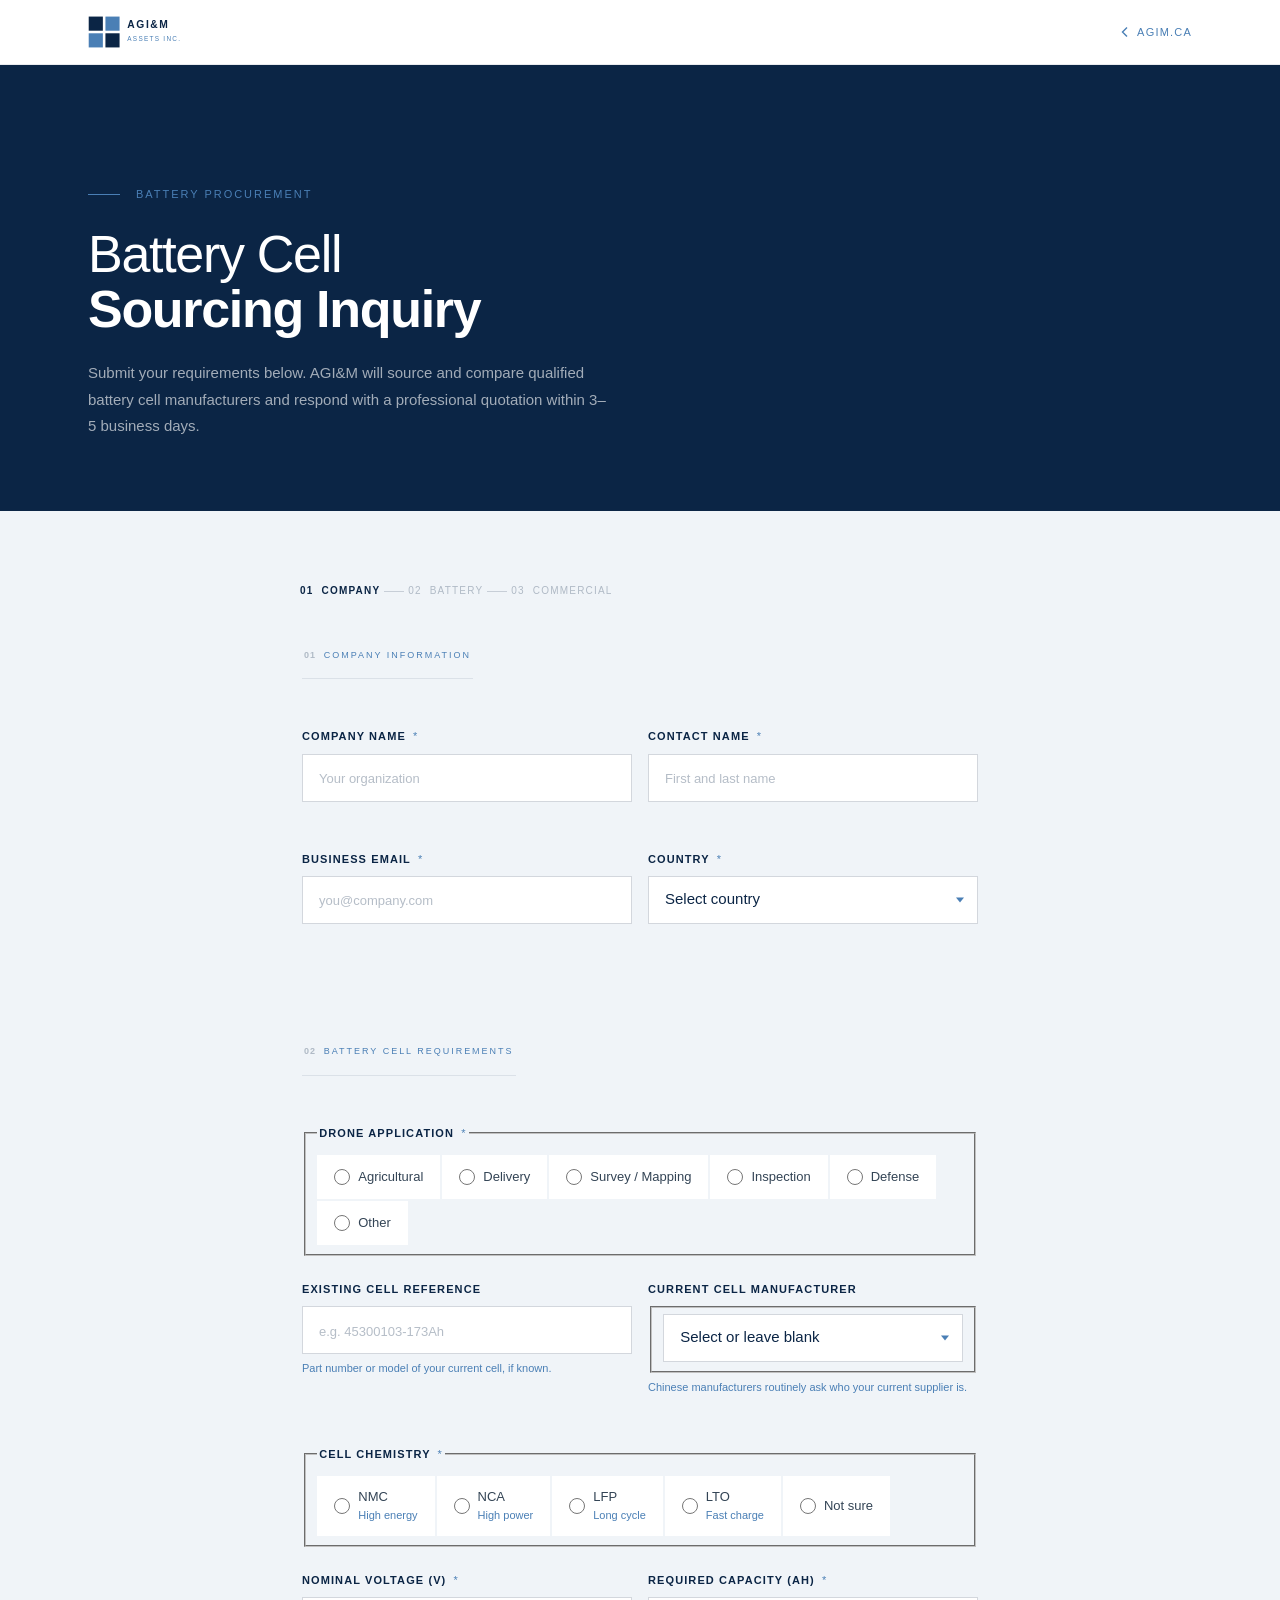
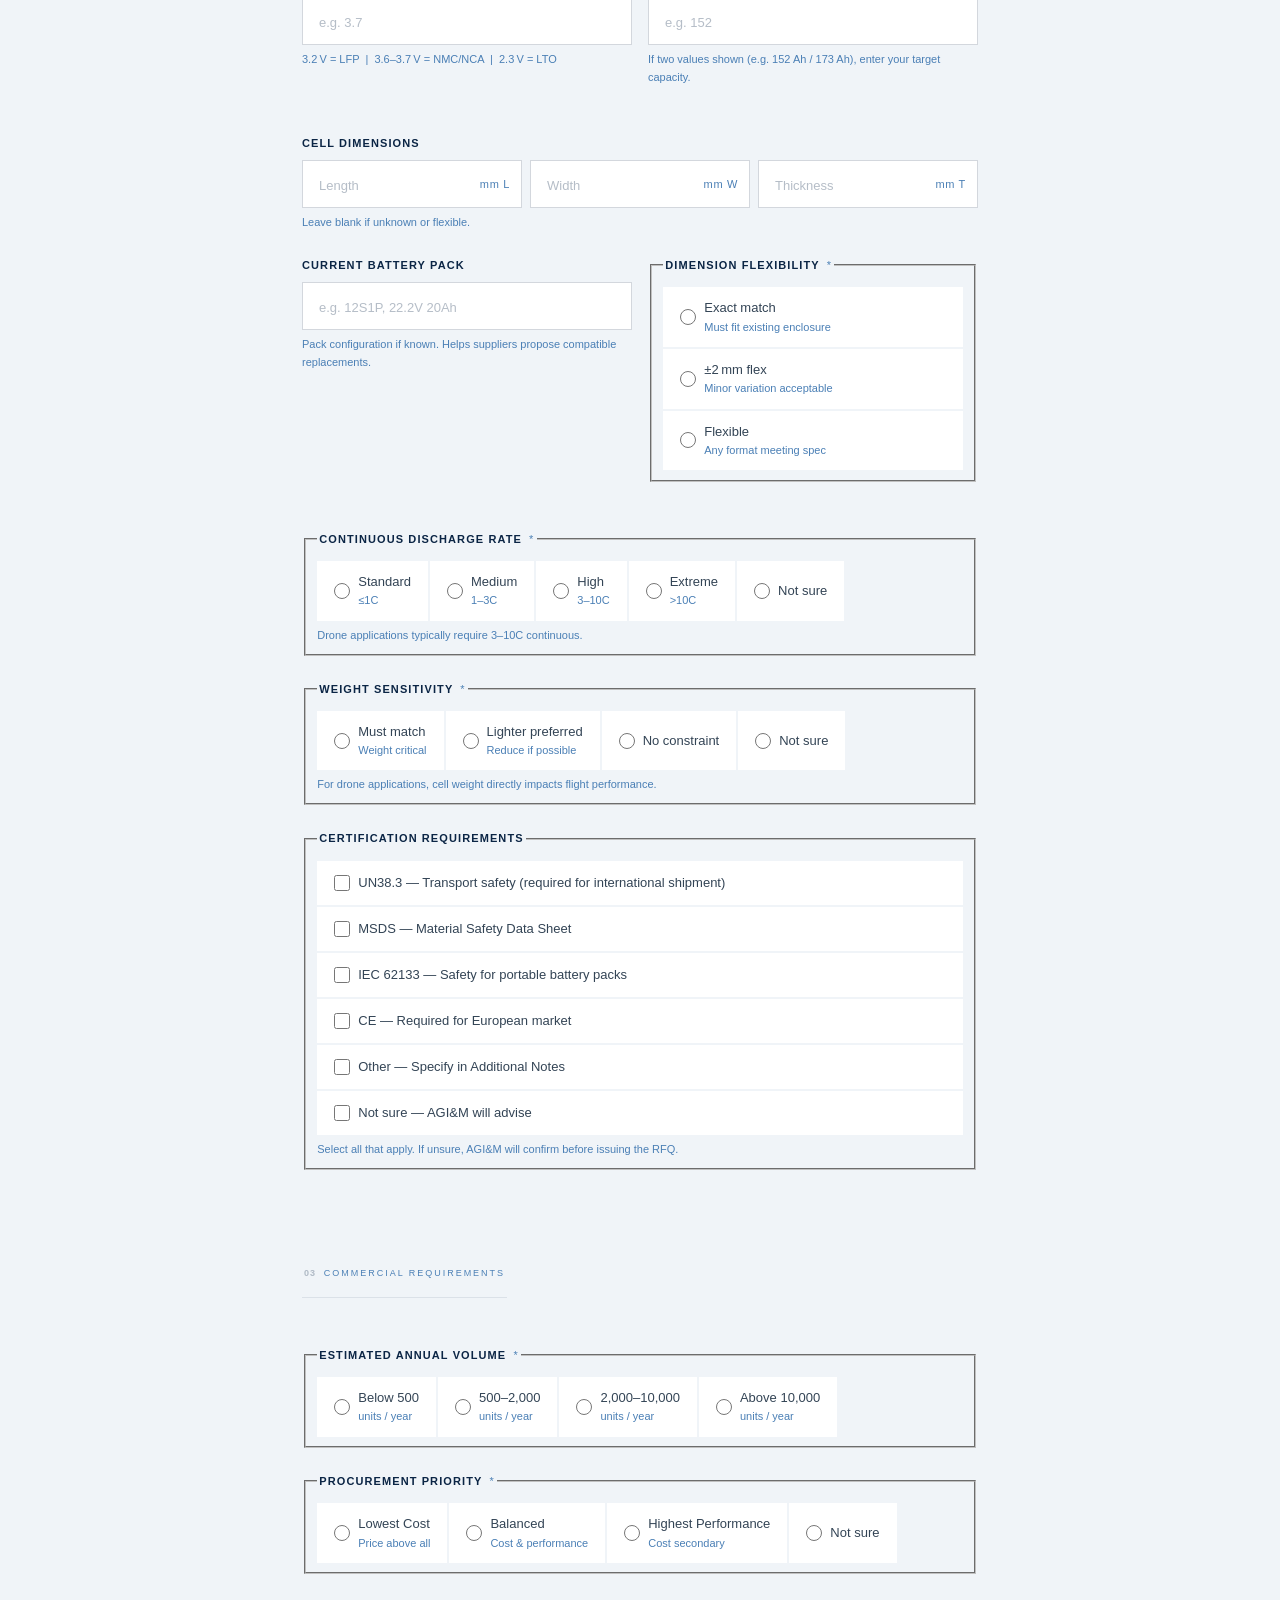
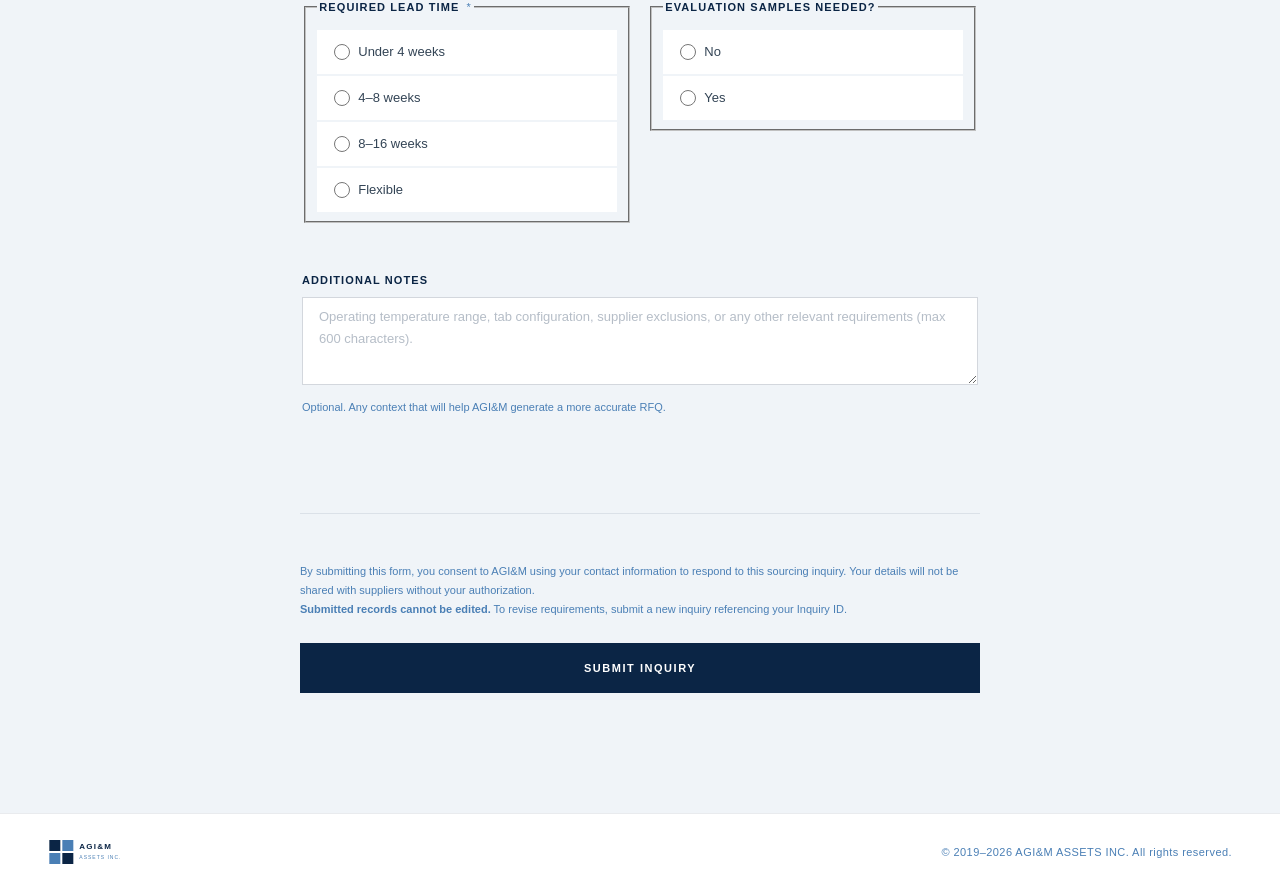
==== commit ed859b77: "fix: cert mutual-exclusion logic, nav logo size, dark navy footer matching agim.ca" ====
--- a/battery/inquiry/index.html
+++ b/battery/inquiry/index.html
@@ -39,7 +39,7 @@
   <nav class="nav" role="navigation" aria-label="Site navigation">
     <div class="nav-inner">
       <a class="nav-logo" href="https://agim.ca" aria-label="AGI&amp;M home">
-        <svg width="160" height="45" viewBox="0 0 200 56" fill="none" xmlns="http://www.w3.org/2000/svg">
+        <svg width="130" height="36" viewBox="0 0 200 56" fill="none" xmlns="http://www.w3.org/2000/svg">
           <rect x="0"  y="4"  width="22" height="22" fill="#0B2545"/>
           <rect x="26" y="4"  width="22" height="22" fill="#4A7FB5"/>
           <rect x="0"  y="30" width="22" height="22" fill="#4A7FB5"/>
@@ -288,7 +288,7 @@
                 <label class="check-opt"><input type="checkbox" name="certifications" value="IEC62133"><span class="check-text">IEC 62133 &mdash; Safety for portable battery packs</span></label>
                 <label class="check-opt"><input type="checkbox" name="certifications" value="CE"><span class="check-text">CE &mdash; Required for European market</span></label>
                 <label class="check-opt"><input type="checkbox" name="certifications" value="Other"><span class="check-text">Other &mdash; Specify in Additional Notes</span></label>
-                <label class="check-opt"><input type="checkbox" name="certifications" value="Not sure"><span class="check-text">Not sure &mdash; AGI&amp;M will advise</span></label>
+                <label class="check-opt"><input type="checkbox" name="certifications" value="Not sure" id="cert-notsure"><span class="check-text">Not sure &mdash; AGI&amp;M will advise</span></label>
               </div>
               <span class="field-hint">Select all that apply. If unsure, AGI&amp;M will confirm before issuing the RFQ.</span>
             </fieldset>
@@ -400,10 +400,10 @@
     </div>
   </main>
 
-  <footer class="page-foot" role="contentinfo">
+  <footer class="page-foot page-foot--dark" role="contentinfo">
     <div class="page-foot-inner">
       <a class="foot-logo" href="https://agim.ca" aria-label="AGI&amp;M home">
-        <svg width="120" height="34" viewBox="0 0 200 56" fill="none" xmlns="http://www.w3.org/2000/svg">
+        <svg width="110" height="30" viewBox="0 0 200 56" fill="none" xmlns="http://www.w3.org/2000/svg">
           <rect x="0"  y="4"  width="22" height="22" fill="#0B2545"/>
           <rect x="26" y="4"  width="22" height="22" fill="#4A7FB5"/>
           <rect x="0"  y="30" width="22" height="22" fill="#4A7FB5"/>
@@ -412,7 +412,7 @@
           <text x="60" y="42" font-family="'Helvetica Neue',Helvetica,Arial,sans-serif" font-size="10" font-weight="400" fill="#4A7FB5" letter-spacing="2">ASSETS INC.</text>
         </svg>
       </a>
-      <span class="foot-copy">&copy; 2024&ndash;2026 AGI&amp;M ASSETS INC. All rights reserved.</span>
+      <span class="foot-copy">&copy; 2019&ndash;2026 AGI&amp;M ASSETS INC. All rights reserved.</span>
     </div>
   </footer>
 
@@ -420,5 +420,26 @@
 
 <script src="../../shared/js/utils.js"></script>
 <script src="js/form.js"></script>
+
+<script>
+(function(){
+  document.addEventListener('DOMContentLoaded', function(){
+    var boxes = document.querySelectorAll('input[name="certifications"]');
+    var notSure = document.getElementById('cert-notsure');
+    if(!notSure) return;
+    boxes.forEach(function(cb){
+      cb.addEventListener('change', function(){
+        if(cb === notSure && cb.checked){
+          // "Not sure" selected → uncheck all others
+          boxes.forEach(function(o){ if(o !== notSure) o.checked = false; });
+        } else if(cb !== notSure && cb.checked){
+          // Specific cert selected → uncheck "Not sure"
+          notSure.checked = false;
+        }
+      });
+    });
+  });
+}());
+</script>
 </body>
 </html>
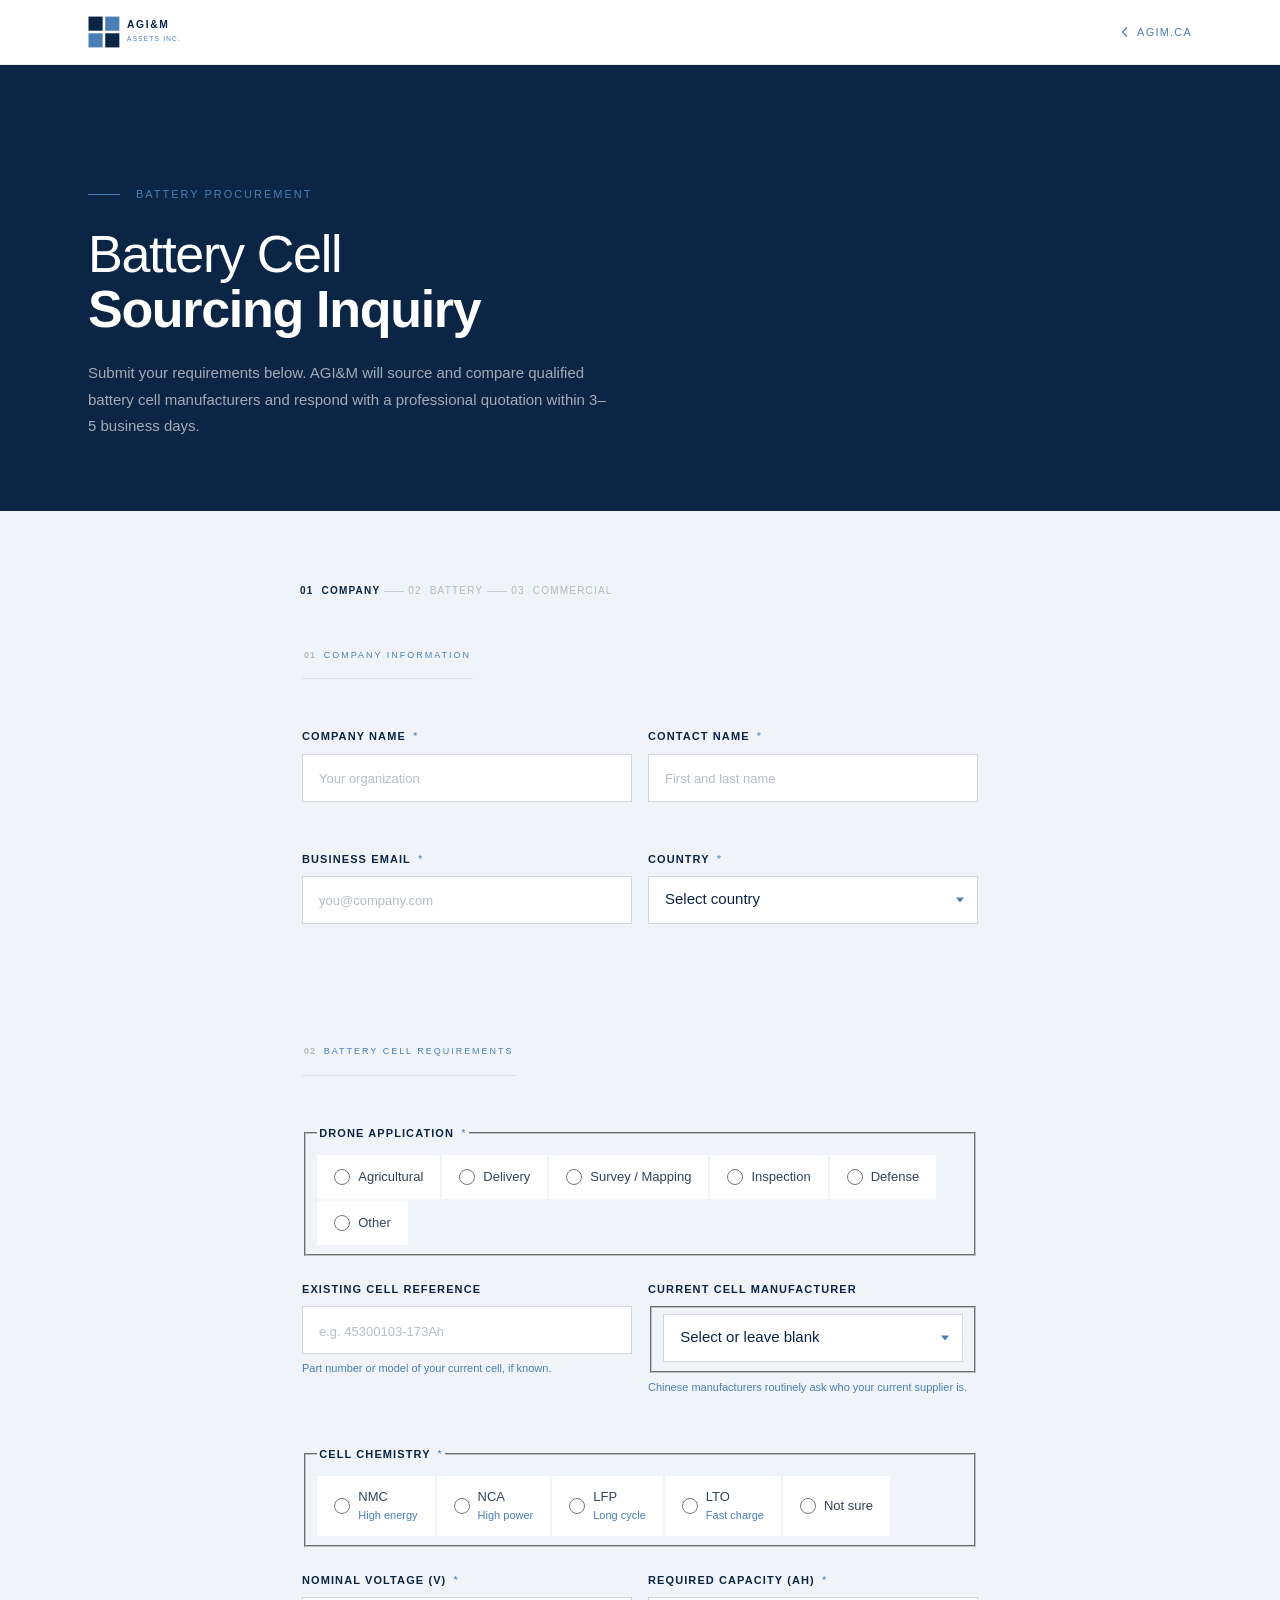
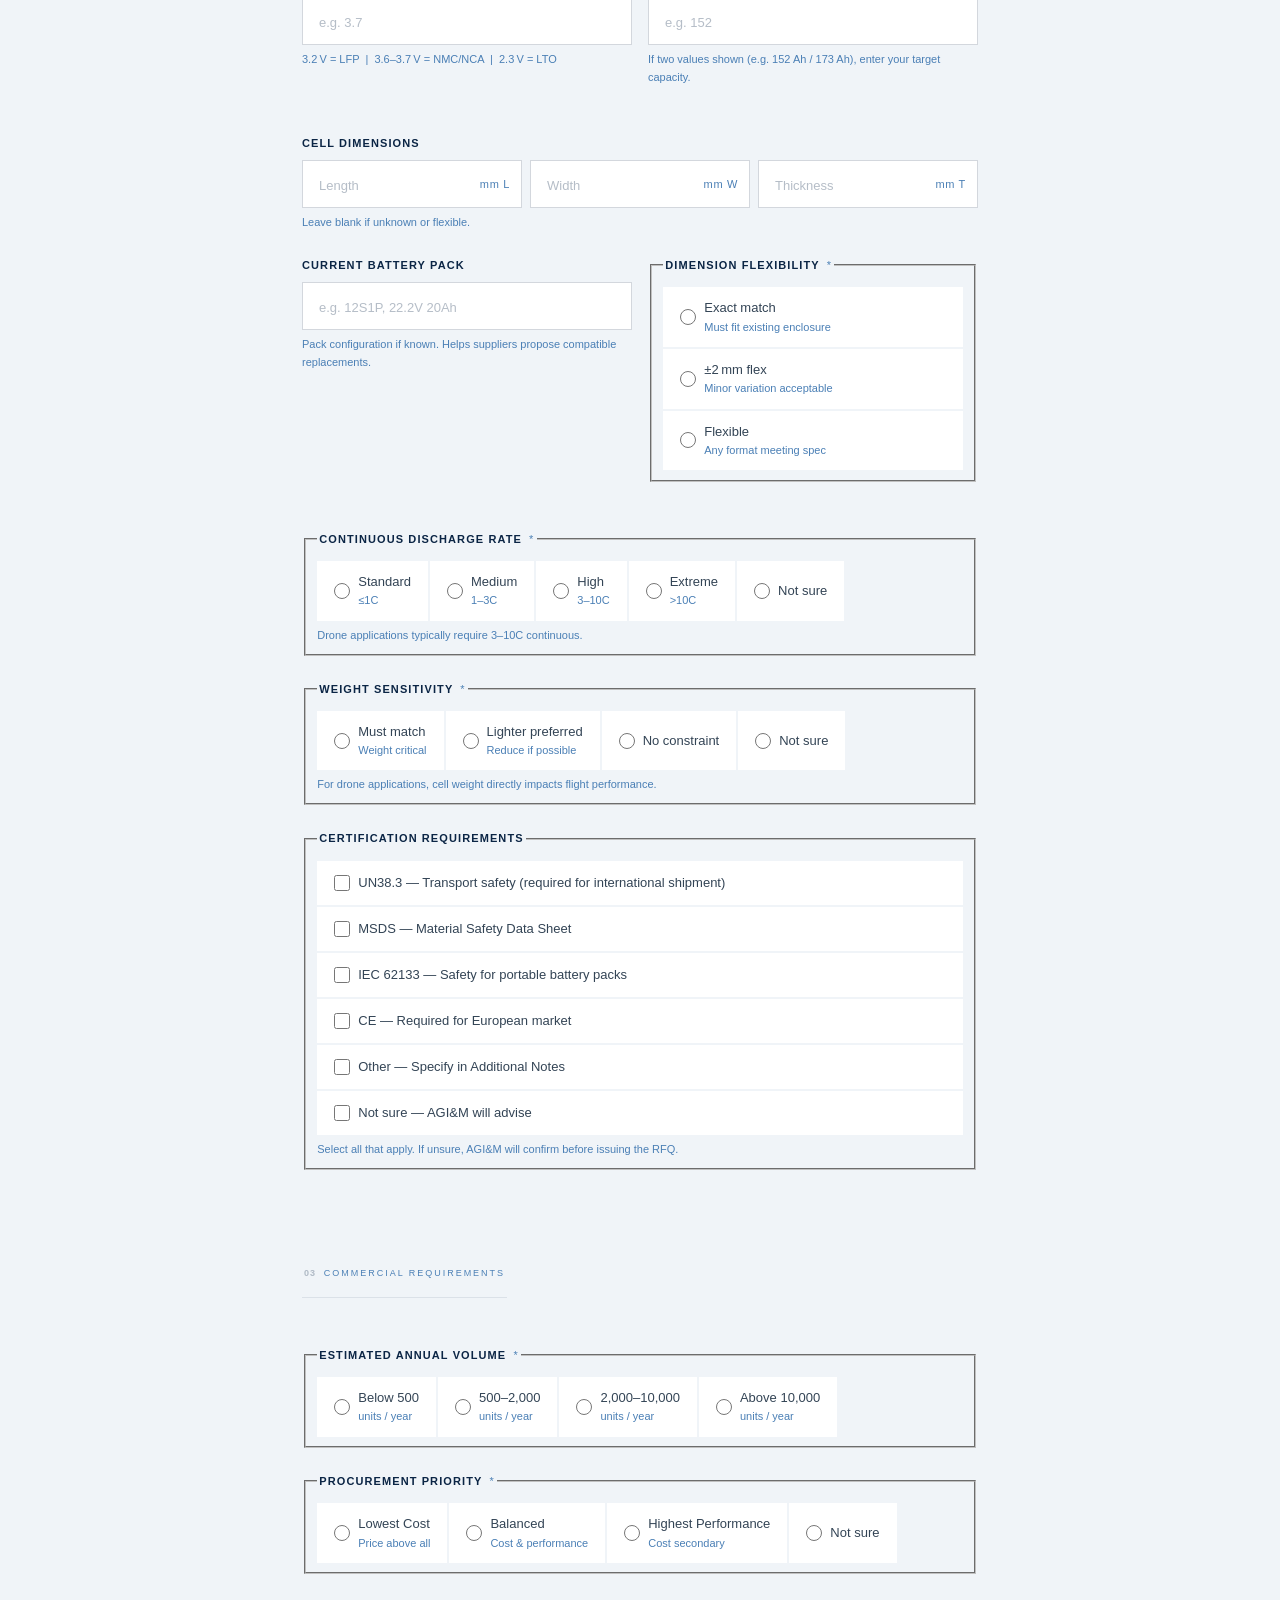
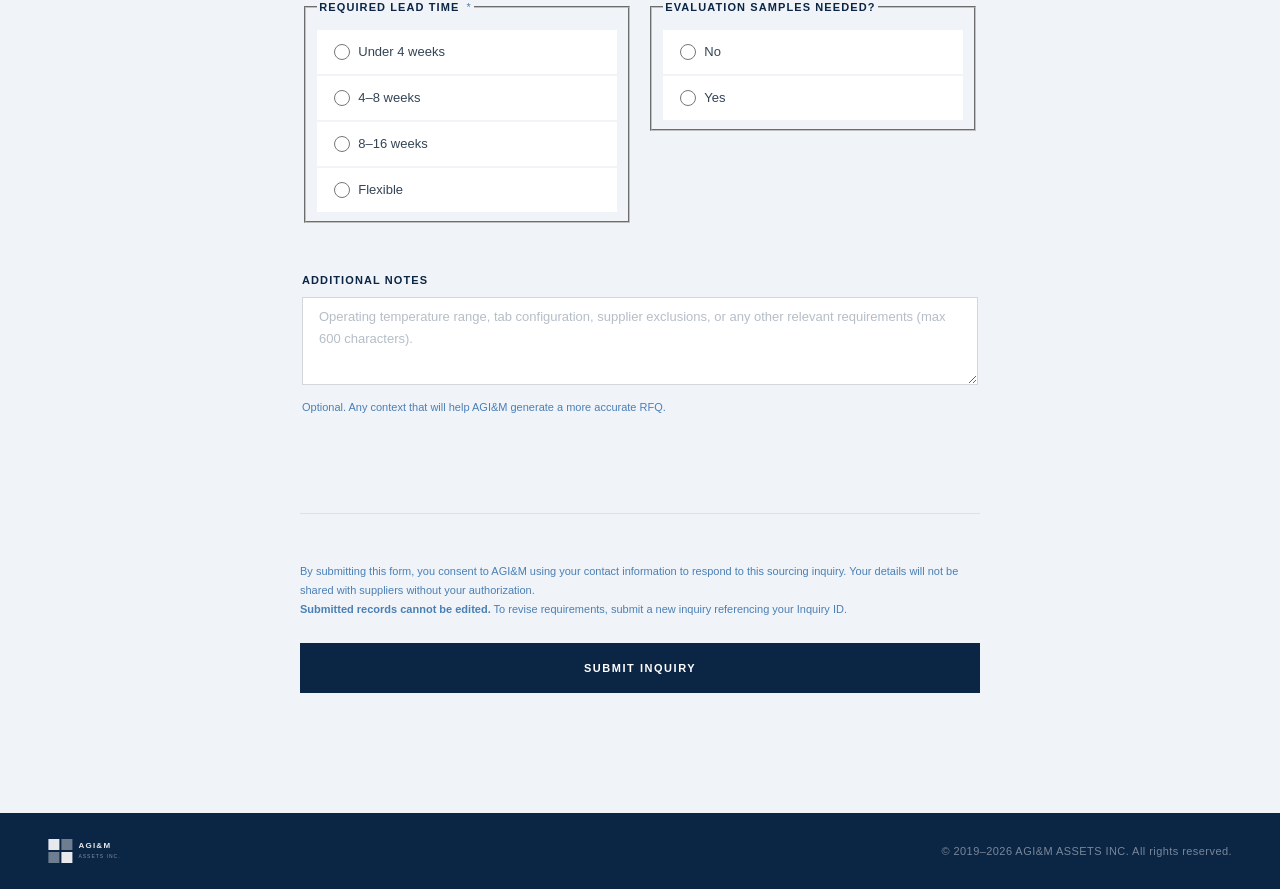
==== commit 9a6fcd63: "fix: nav logo 90px, footer reversed white logo" ====
--- a/battery/inquiry/index.html
+++ b/battery/inquiry/index.html
@@ -39,7 +39,7 @@
   <nav class="nav" role="navigation" aria-label="Site navigation">
     <div class="nav-inner">
       <a class="nav-logo" href="https://agim.ca" aria-label="AGI&amp;M home">
-        <svg width="130" height="36" viewBox="0 0 200 56" fill="none" xmlns="http://www.w3.org/2000/svg">
+        <svg width="90" height="25" viewBox="0 0 200 56" fill="none" xmlns="http://www.w3.org/2000/svg">
           <rect x="0"  y="4"  width="22" height="22" fill="#0B2545"/>
           <rect x="26" y="4"  width="22" height="22" fill="#4A7FB5"/>
           <rect x="0"  y="30" width="22" height="22" fill="#4A7FB5"/>
@@ -403,13 +403,13 @@
   <footer class="page-foot page-foot--dark" role="contentinfo">
     <div class="page-foot-inner">
       <a class="foot-logo" href="https://agim.ca" aria-label="AGI&amp;M home">
-        <svg width="110" height="30" viewBox="0 0 200 56" fill="none" xmlns="http://www.w3.org/2000/svg">
-          <rect x="0"  y="4"  width="22" height="22" fill="#0B2545"/>
-          <rect x="26" y="4"  width="22" height="22" fill="#4A7FB5"/>
-          <rect x="0"  y="30" width="22" height="22" fill="#4A7FB5"/>
-          <rect x="26" y="30" width="22" height="22" fill="#0B2545"/>
-          <text x="60" y="22" font-family="'Helvetica Neue',Helvetica,Arial,sans-serif" font-size="16" font-weight="700" fill="#0B2545" letter-spacing="2.5">AGI&amp;M</text>
-          <text x="60" y="42" font-family="'Helvetica Neue',Helvetica,Arial,sans-serif" font-size="10" font-weight="400" fill="#4A7FB5" letter-spacing="2">ASSETS INC.</text>
+        <svg width="90" height="25" viewBox="0 0 200 56" fill="none" xmlns="http://www.w3.org/2000/svg">
+          <rect x="0"  y="4"  width="22" height="22" fill="#FFFFFF"/>
+          <rect x="26" y="4"  width="22" height="22" fill="rgba(255,255,255,0.45)"/>
+          <rect x="0"  y="30" width="22" height="22" fill="rgba(255,255,255,0.45)"/>
+          <rect x="26" y="30" width="22" height="22" fill="#FFFFFF"/>
+          <text x="60" y="22" font-family="'Helvetica Neue',Helvetica,Arial,sans-serif" font-size="16" font-weight="700" fill="#FFFFFF" letter-spacing="2.5">AGI&amp;M</text>
+          <text x="60" y="42" font-family="'Helvetica Neue',Helvetica,Arial,sans-serif" font-size="10" font-weight="400" fill="rgba(255,255,255,0.55)" letter-spacing="2">ASSETS INC.</text>
         </svg>
       </a>
       <span class="foot-copy">&copy; 2019&ndash;2026 AGI&amp;M ASSETS INC. All rights reserved.</span>
--- a/battery/inquiry/css/form.css
+++ b/battery/inquiry/css/form.css
@@ -114,3 +114,11 @@
 
 /* Conditional: sample quantity */
 #sample-qty-wrap { display:none; margin-top:var(--sp-m); }
+
+/* Dark footer — matches agim.ca style */
+.page-foot--dark {
+  background: var(--navy);
+  border-top: none;
+}
+.page-foot--dark .foot-logo { filter: brightness(0) invert(1); opacity: 0.9; }
+.page-foot--dark .foot-copy { color: rgba(255,255,255,0.45); }
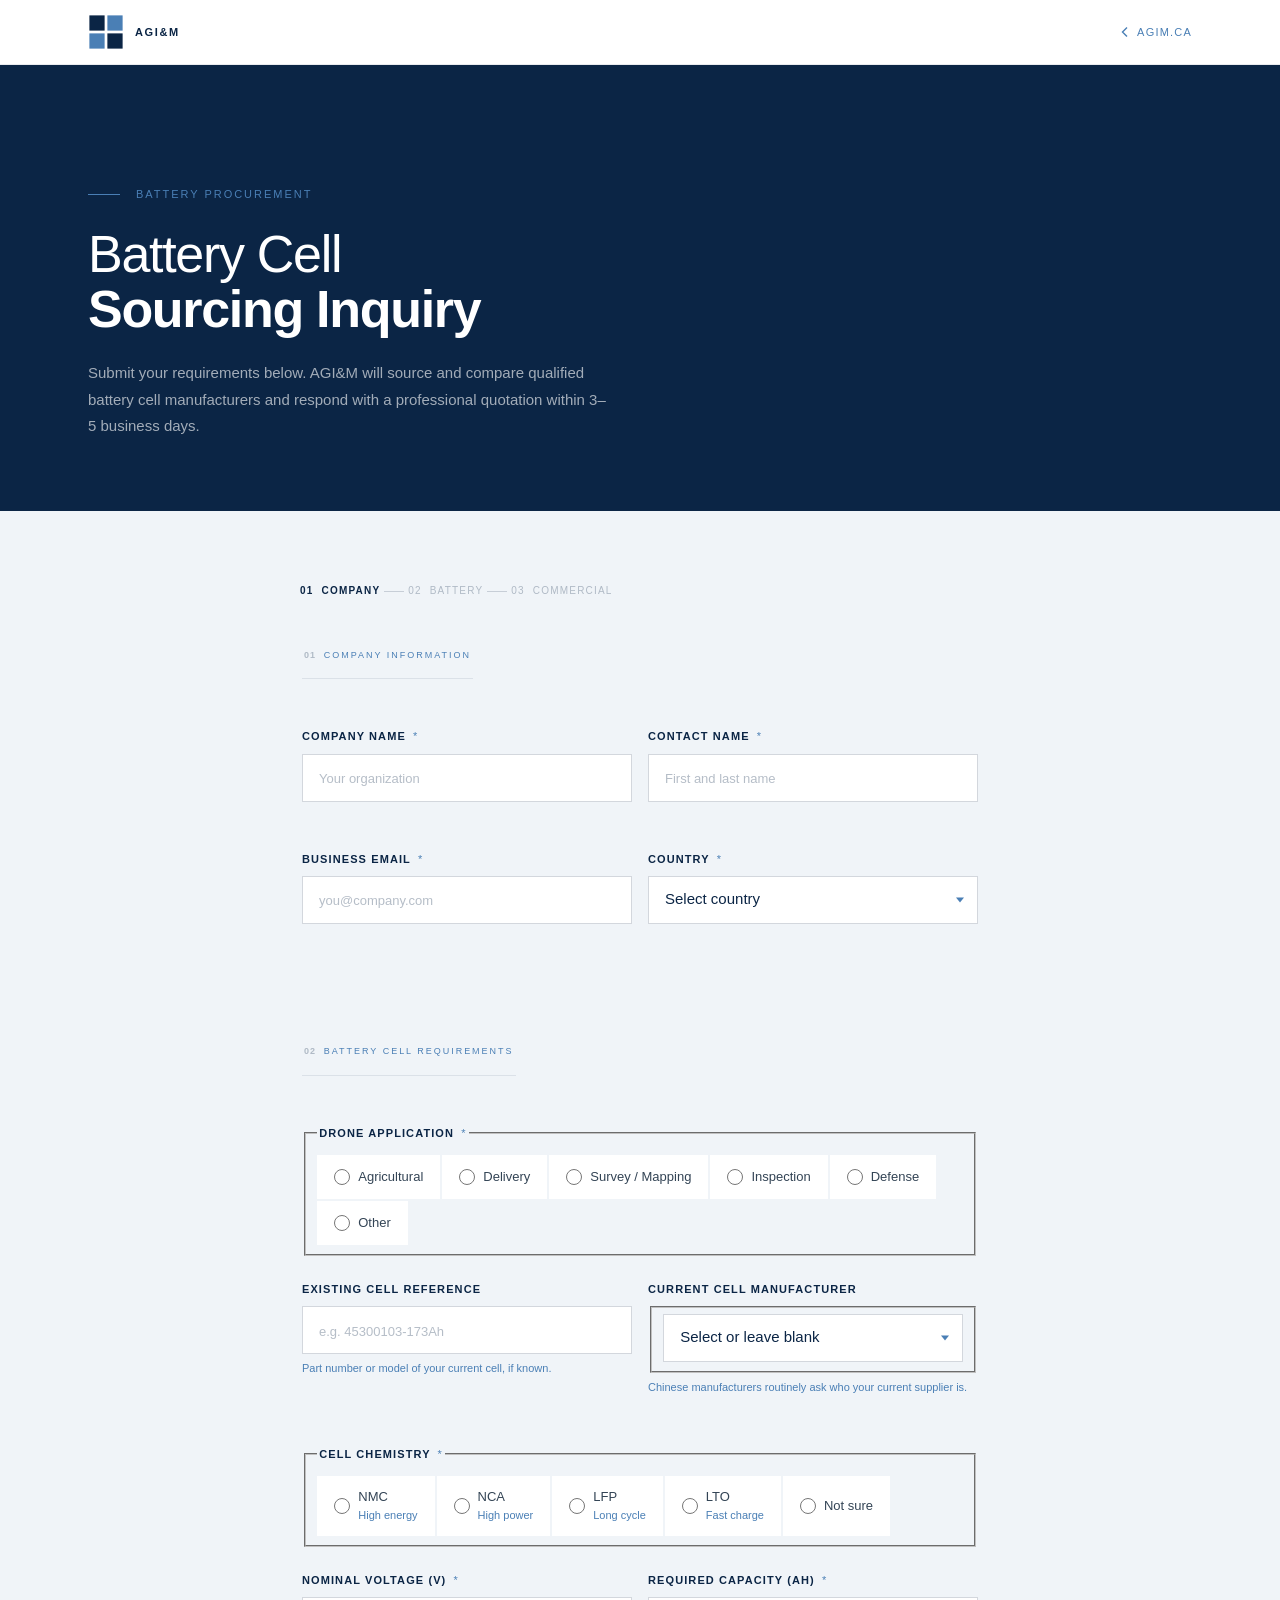
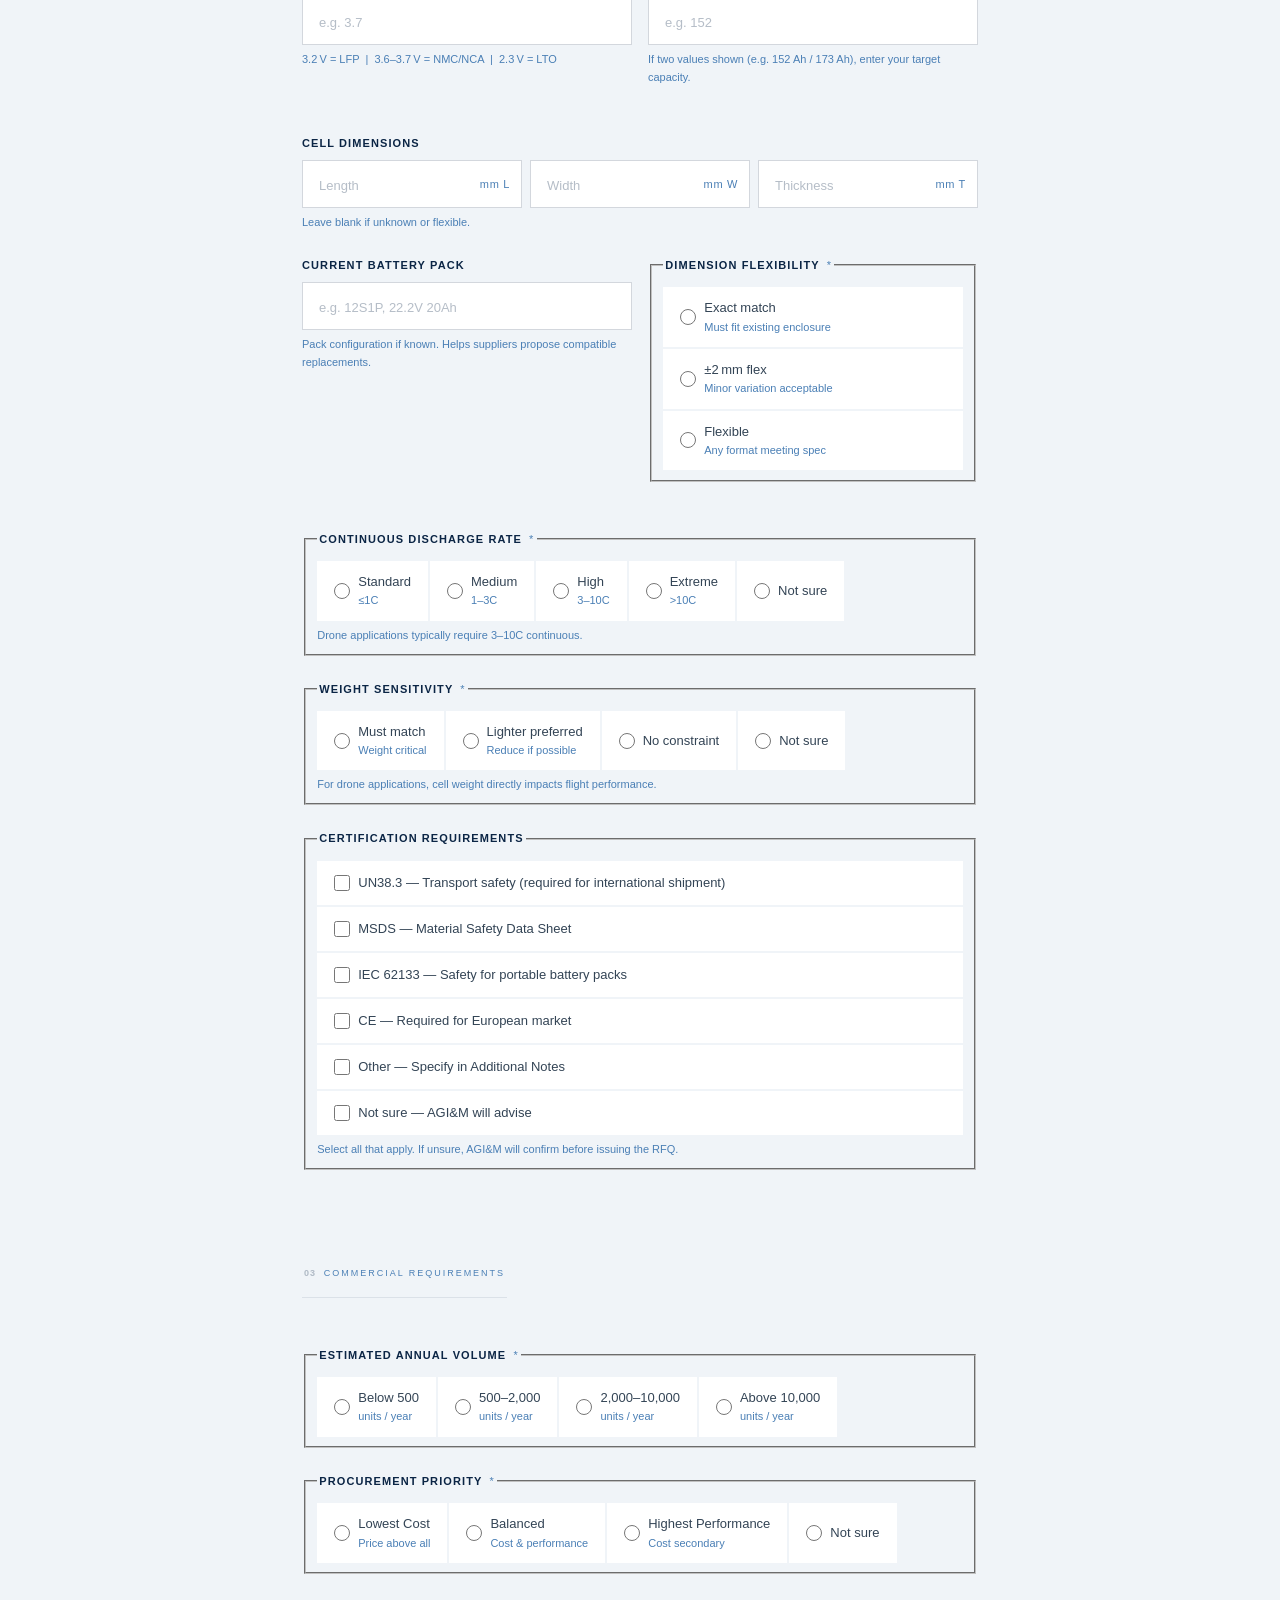
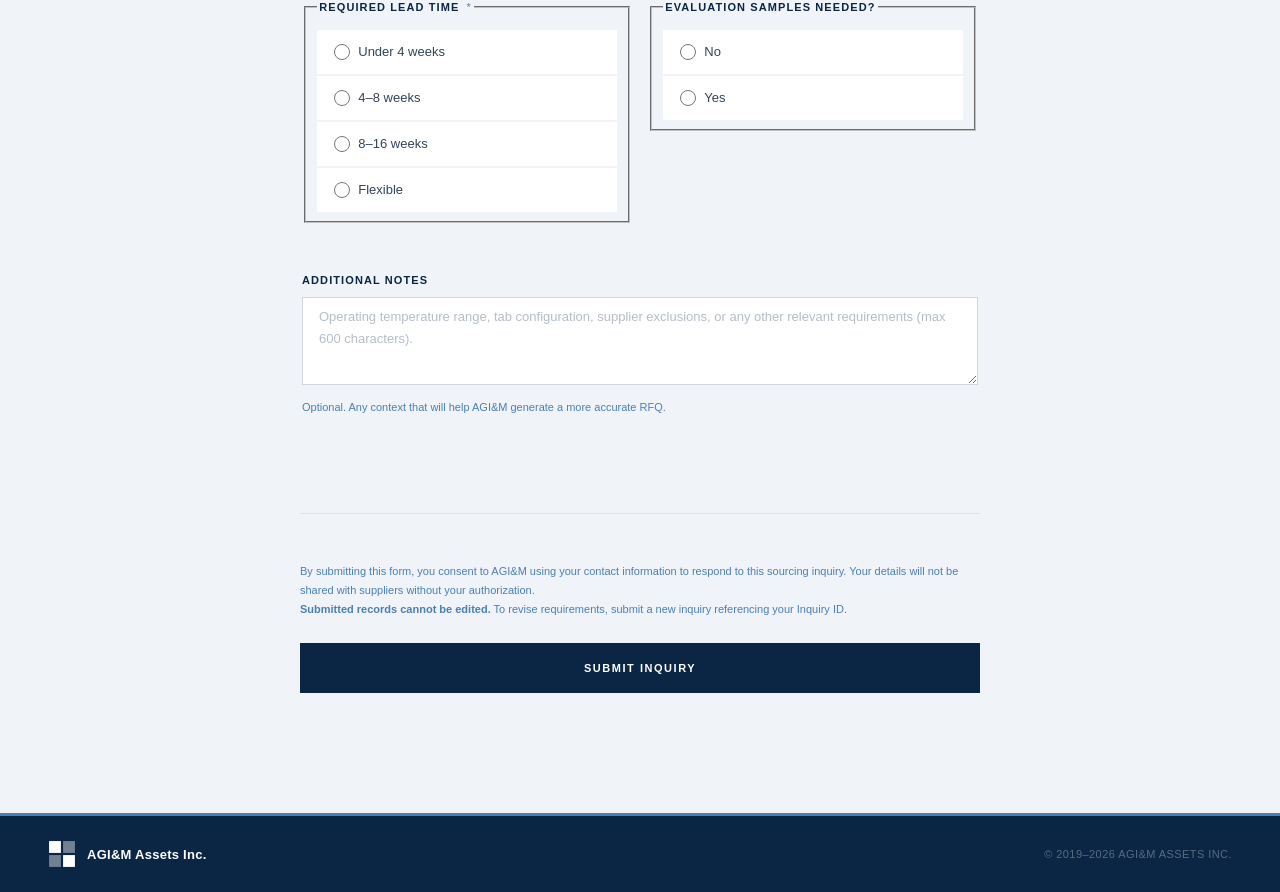
==== commit d6d8c806: "fix: VI-accurate nav mark 26×26, footer 22×22 reversed, navy bg + 3px steel border" ====
--- a/battery/inquiry/index.html
+++ b/battery/inquiry/index.html
@@ -38,16 +38,7 @@
   <!-- Navigation -->
   <nav class="nav" role="navigation" aria-label="Site navigation">
     <div class="nav-inner">
-      <a class="nav-logo" href="https://agim.ca" aria-label="AGI&amp;M home">
-        <svg width="90" height="25" viewBox="0 0 200 56" fill="none" xmlns="http://www.w3.org/2000/svg">
-          <rect x="0"  y="4"  width="22" height="22" fill="#0B2545"/>
-          <rect x="26" y="4"  width="22" height="22" fill="#4A7FB5"/>
-          <rect x="0"  y="30" width="22" height="22" fill="#4A7FB5"/>
-          <rect x="26" y="30" width="22" height="22" fill="#0B2545"/>
-          <text x="60" y="22" font-family="'Helvetica Neue',Helvetica,Arial,sans-serif" font-size="16" font-weight="700" fill="#0B2545" letter-spacing="2.5">AGI&amp;M</text>
-          <text x="60" y="42" font-family="'Helvetica Neue',Helvetica,Arial,sans-serif" font-size="10" font-weight="400" fill="#4A7FB5" letter-spacing="2">ASSETS INC.</text>
-        </svg>
-      </a>
+      <a class="nav-logo" href="https://agim.ca" aria-label="AGI&amp;M home"><svg width="26" height="26" viewBox="0 0 26 26" fill="none" aria-hidden="true"><rect x="1" y="1" width="11" height="11" fill="#0B2545"/><rect x="14" y="1" width="11" height="11" fill="#4A7FB5"/><rect x="1" y="14" width="11" height="11" fill="#4A7FB5"/><rect x="14" y="14" width="11" height="11" fill="#0B2545"/></svg><span style="font-size:11px;font-weight:700;letter-spacing:.15em;text-transform:uppercase;color:#0B2545;margin-left:11px;">AGI&amp;M</span></a>
       <a class="nav-back" href="https://agim.ca">
         <svg width="12" height="12" viewBox="0 0 12 12" fill="none" aria-hidden="true">
           <path d="M7.5 2L3.5 6L7.5 10" stroke="currentColor" stroke-width="1.4" stroke-linecap="square"/>
@@ -400,19 +391,10 @@
     </div>
   </main>
 
-  <footer class="page-foot page-foot--dark" role="contentinfo">
+  <footer class="page-foot" role="contentinfo" style="background:#0B2545;border-top:3px solid #4A7FB5;">
     <div class="page-foot-inner">
-      <a class="foot-logo" href="https://agim.ca" aria-label="AGI&amp;M home">
-        <svg width="90" height="25" viewBox="0 0 200 56" fill="none" xmlns="http://www.w3.org/2000/svg">
-          <rect x="0"  y="4"  width="22" height="22" fill="#FFFFFF"/>
-          <rect x="26" y="4"  width="22" height="22" fill="rgba(255,255,255,0.45)"/>
-          <rect x="0"  y="30" width="22" height="22" fill="rgba(255,255,255,0.45)"/>
-          <rect x="26" y="30" width="22" height="22" fill="#FFFFFF"/>
-          <text x="60" y="22" font-family="'Helvetica Neue',Helvetica,Arial,sans-serif" font-size="16" font-weight="700" fill="#FFFFFF" letter-spacing="2.5">AGI&amp;M</text>
-          <text x="60" y="42" font-family="'Helvetica Neue',Helvetica,Arial,sans-serif" font-size="10" font-weight="400" fill="rgba(255,255,255,0.55)" letter-spacing="2">ASSETS INC.</text>
-        </svg>
-      </a>
-      <span class="foot-copy">&copy; 2019&ndash;2026 AGI&amp;M ASSETS INC. All rights reserved.</span>
+      <a class="foot-logo" href="https://agim.ca" aria-label="AGI&amp;M home"><svg width="22" height="22" viewBox="0 0 26 26" fill="none" aria-hidden="true"><rect x="1" y="1" width="11" height="11" fill="#fff"/><rect x="14" y="1" width="11" height="11" fill="rgba(255,255,255,.42)"/><rect x="1" y="14" width="11" height="11" fill="rgba(255,255,255,.42)"/><rect x="14" y="14" width="11" height="11" fill="#fff"/></svg><span style="font-size:13px;font-weight:700;letter-spacing:.02em;color:#fff;margin-left:11px;">AGI&amp;M Assets Inc.</span></a>
+      <span class="foot-copy" style="color:rgba(255,255,255,.32);">&copy; 2019&ndash;2026 AGI&amp;M ASSETS INC.</span>
     </div>
   </footer>
 
--- a/battery/inquiry/css/form.css
+++ b/battery/inquiry/css/form.css
@@ -117,8 +117,8 @@
 
 /* Dark footer — matches agim.ca style */
 .page-foot--dark {
-  background: var(--navy);
+  background: #162A45;
   border-top: none;
 }
-.page-foot--dark .foot-logo { filter: brightness(0) invert(1); opacity: 0.9; }
+.page-foot--dark .foot-logo { }  /* reversed SVG used directly */
 .page-foot--dark .foot-copy { color: rgba(255,255,255,0.45); }
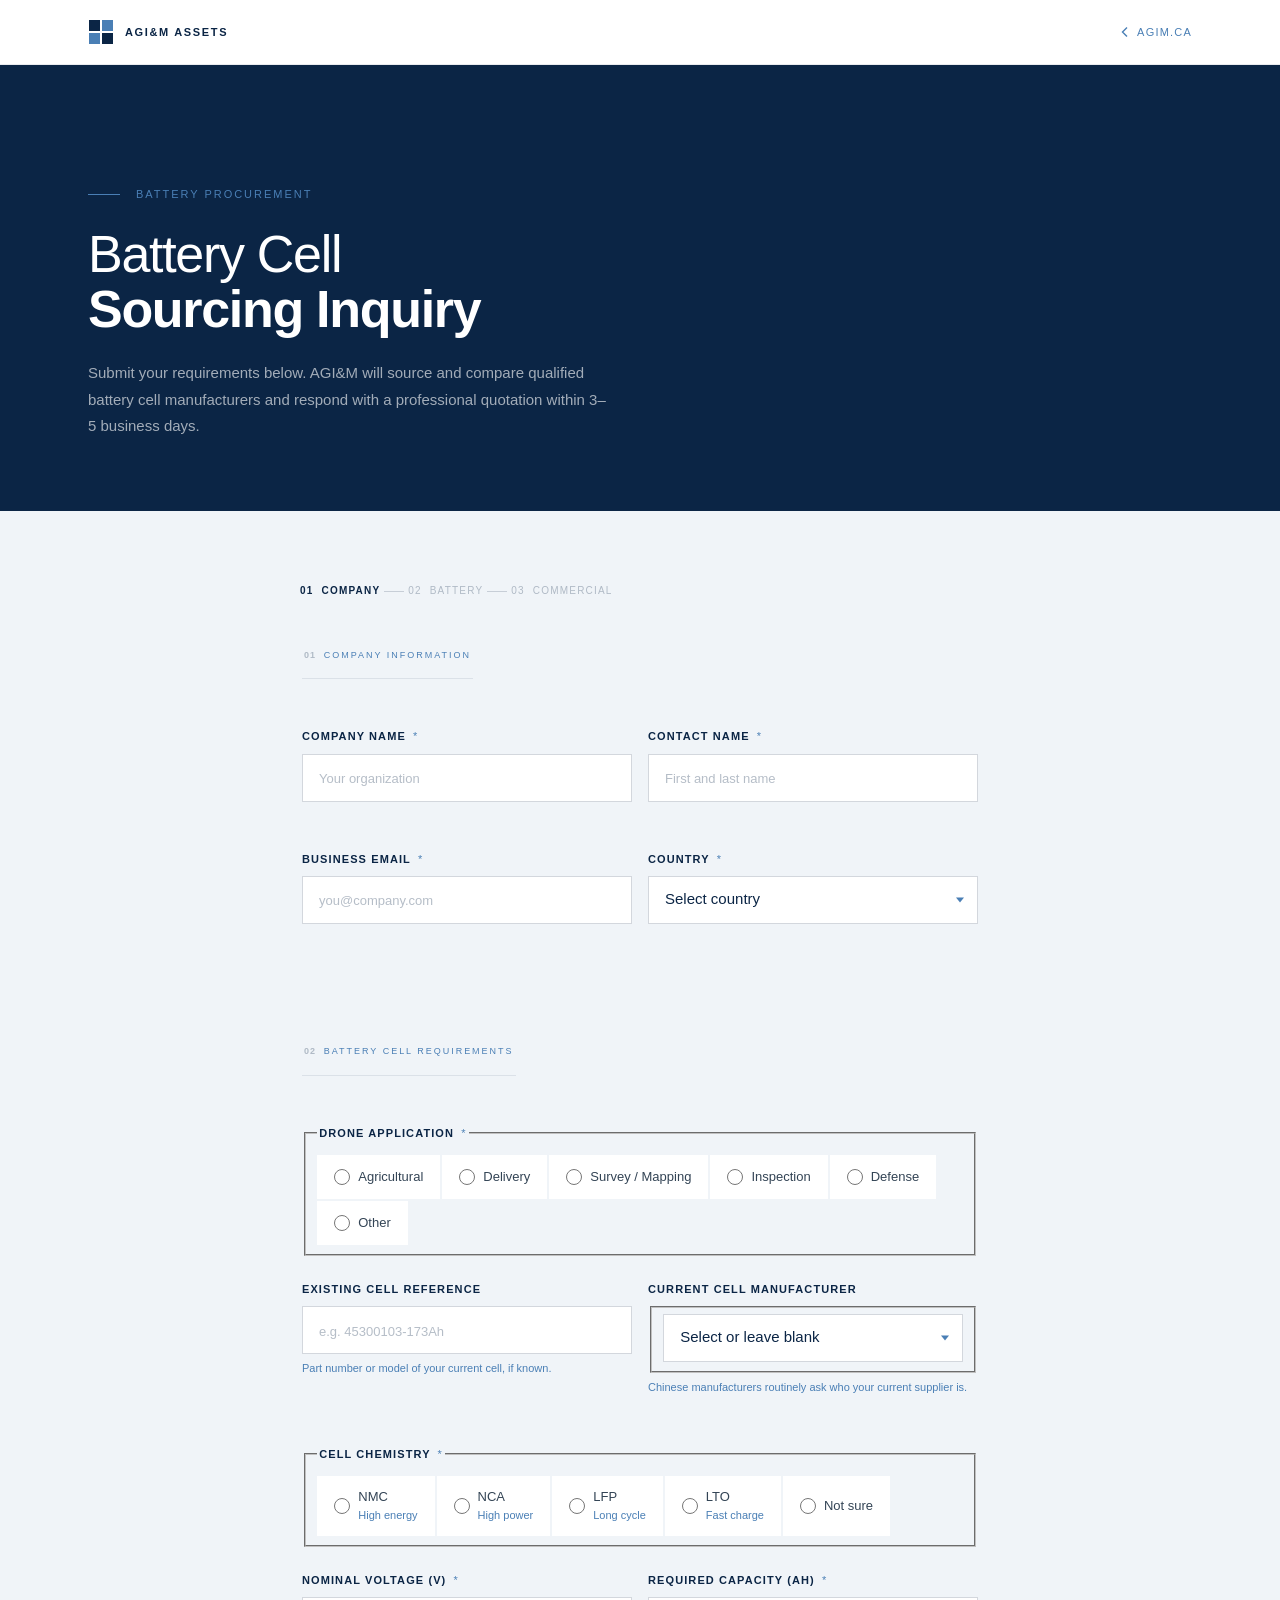
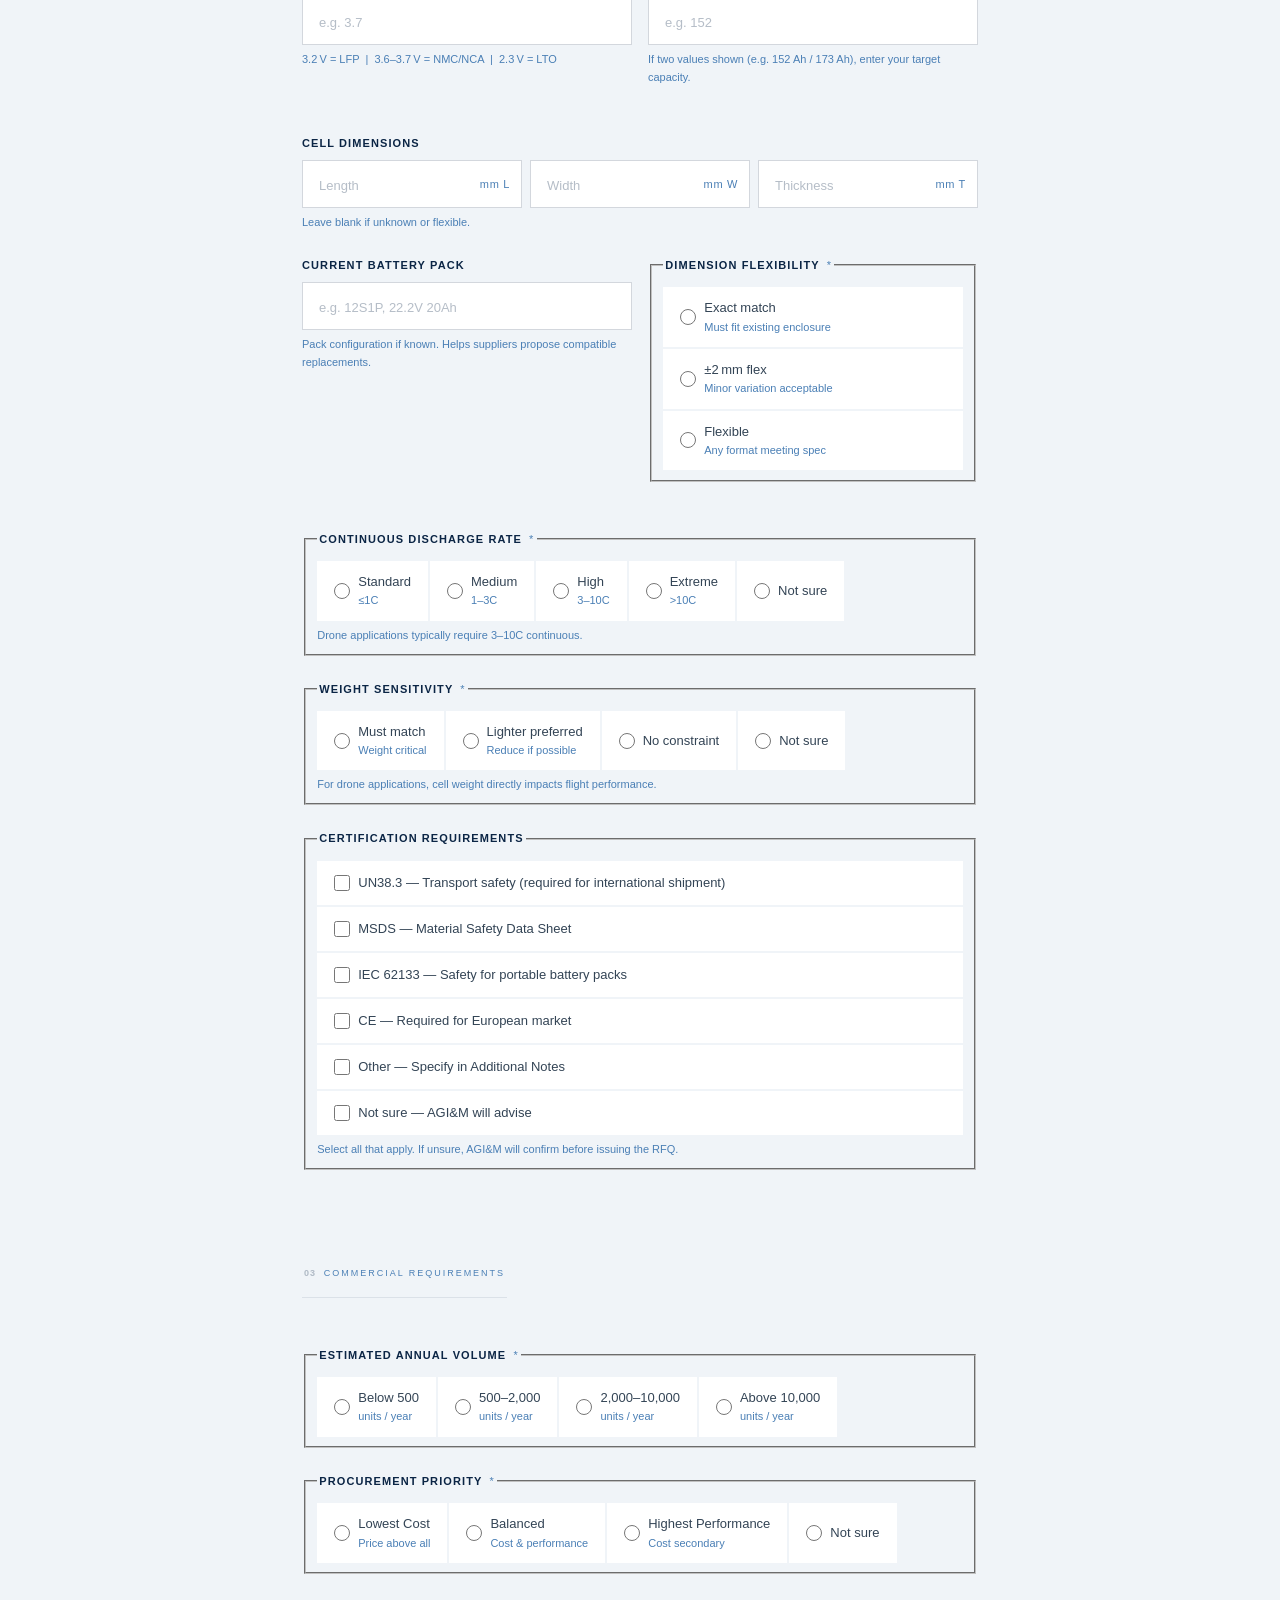
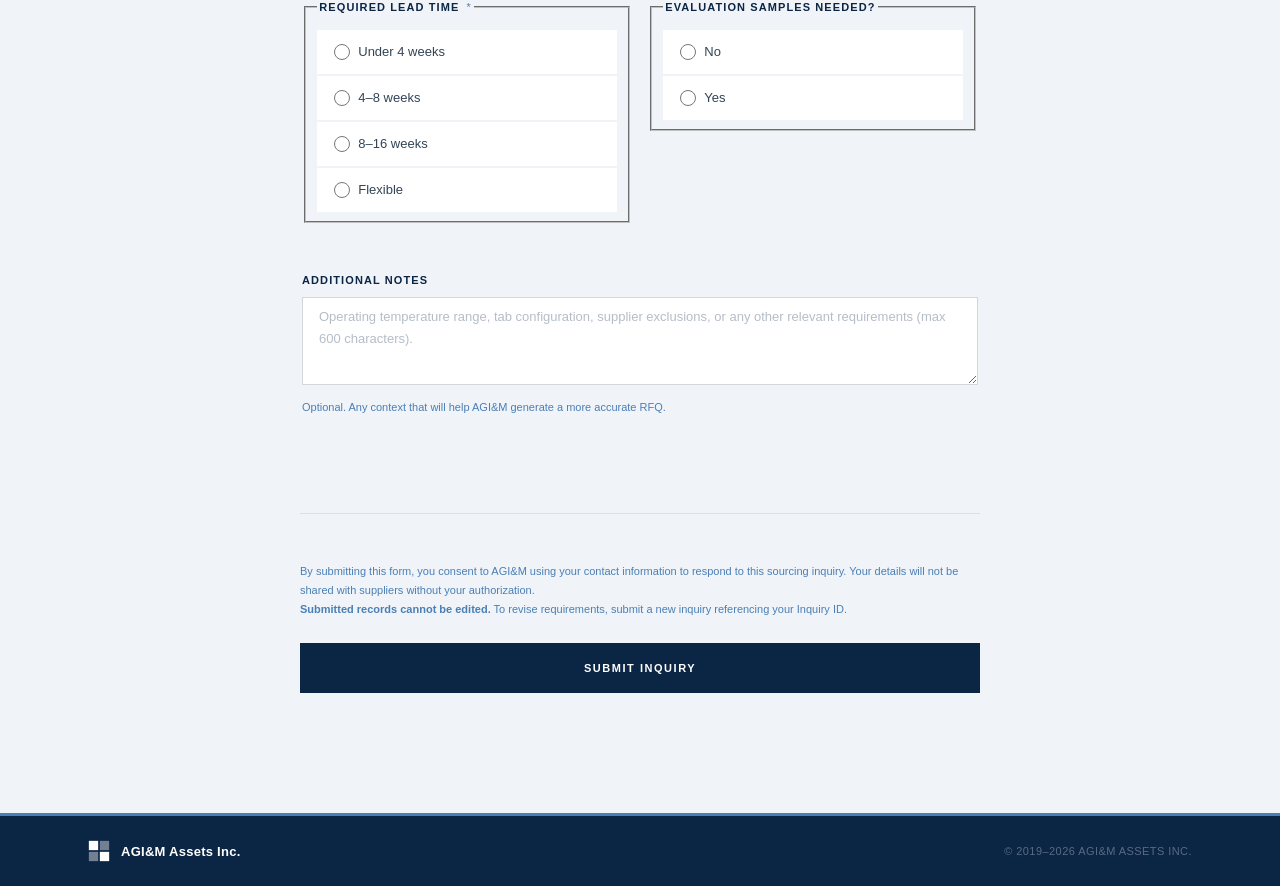
==== commit caed9908: "fix: VI-exact logo mark 26px nav/22px footer, agim.ca-matched footer layout" ====
--- a/battery/inquiry/index.html
+++ b/battery/inquiry/index.html
@@ -38,7 +38,7 @@
   <!-- Navigation -->
   <nav class="nav" role="navigation" aria-label="Site navigation">
     <div class="nav-inner">
-      <a class="nav-logo" href="https://agim.ca" aria-label="AGI&amp;M home"><svg width="26" height="26" viewBox="0 0 26 26" fill="none" aria-hidden="true"><rect x="1" y="1" width="11" height="11" fill="#0B2545"/><rect x="14" y="1" width="11" height="11" fill="#4A7FB5"/><rect x="1" y="14" width="11" height="11" fill="#4A7FB5"/><rect x="14" y="14" width="11" height="11" fill="#0B2545"/></svg><span style="font-size:11px;font-weight:700;letter-spacing:.15em;text-transform:uppercase;color:#0B2545;margin-left:11px;">AGI&amp;M</span></a>
+      <a href="https://agim.ca" aria-label="AGI&amp;M home" style="display:flex;align-items:center;gap:11px;flex-shrink:0;text-decoration:none"><svg width="26" height="26" viewBox="0 0 26 26" fill="none" aria-hidden="true"><rect x="1" y="1" width="11" height="11" fill="#0B2545"/><rect x="14" y="1" width="11" height="11" fill="#4A7FB5"/><rect x="1" y="14" width="11" height="11" fill="#4A7FB5"/><rect x="14" y="14" width="11" height="11" fill="#0B2545"/></svg><span style="font-size:11px;font-weight:700;letter-spacing:.15em;text-transform:uppercase;color:#0B2545">AGI&amp;M Assets</span></a>
       <a class="nav-back" href="https://agim.ca">
         <svg width="12" height="12" viewBox="0 0 12 12" fill="none" aria-hidden="true">
           <path d="M7.5 2L3.5 6L7.5 10" stroke="currentColor" stroke-width="1.4" stroke-linecap="square"/>
@@ -391,10 +391,10 @@
     </div>
   </main>
 
-  <footer class="page-foot" role="contentinfo" style="background:#0B2545;border-top:3px solid #4A7FB5;">
-    <div class="page-foot-inner">
-      <a class="foot-logo" href="https://agim.ca" aria-label="AGI&amp;M home"><svg width="22" height="22" viewBox="0 0 26 26" fill="none" aria-hidden="true"><rect x="1" y="1" width="11" height="11" fill="#fff"/><rect x="14" y="1" width="11" height="11" fill="rgba(255,255,255,.42)"/><rect x="1" y="14" width="11" height="11" fill="rgba(255,255,255,.42)"/><rect x="14" y="14" width="11" height="11" fill="#fff"/></svg><span style="font-size:13px;font-weight:700;letter-spacing:.02em;color:#fff;margin-left:11px;">AGI&amp;M Assets Inc.</span></a>
-      <span class="foot-copy" style="color:rgba(255,255,255,.32);">&copy; 2019&ndash;2026 AGI&amp;M ASSETS INC.</span>
+  <footer role="contentinfo" style="background:#0B2545;border-top:3px solid #4A7FB5;border-bottom:none">
+    <div class="page-foot-inner" style="max-width:1200px;margin:0 auto;padding:24px 48px;display:flex;align-items:center;justify-content:space-between;flex-wrap:wrap;gap:16px">
+      <div style="display:flex;align-items:center;gap:11px;flex-shrink:0"><svg width="22" height="22" viewBox="0 0 26 26" fill="none" aria-hidden="true"><rect x="1" y="1" width="11" height="11" fill="#fff"/><rect x="14" y="1" width="11" height="11" fill="rgba(255,255,255,.42)"/><rect x="1" y="14" width="11" height="11" fill="rgba(255,255,255,.42)"/><rect x="14" y="14" width="11" height="11" fill="#fff"/></svg><span style="font-size:13px;font-weight:700;letter-spacing:.02em;color:#fff">AGI&amp;M Assets Inc.</span></div>
+      <span style="font-size:11px;color:rgba(255,255,255,.32);letter-spacing:.04em">&copy; 2019&ndash;2026 AGI&amp;M ASSETS INC.</span>
     </div>
   </footer>
 
--- a/battery/inquiry/css/form.css
+++ b/battery/inquiry/css/form.css
@@ -115,10 +115,7 @@
 /* Conditional: sample quantity */
 #sample-qty-wrap { display:none; margin-top:var(--sp-m); }
 
-/* Dark footer — matches agim.ca style */
-.page-foot--dark {
-  background: #162A45;
-  border-top: none;
-}
-.page-foot--dark .foot-logo { }  /* reversed SVG used directly */
-.page-foot--dark .foot-copy { color: rgba(255,255,255,0.45); }
+
+
+  /* reversed SVG used directly */
+
